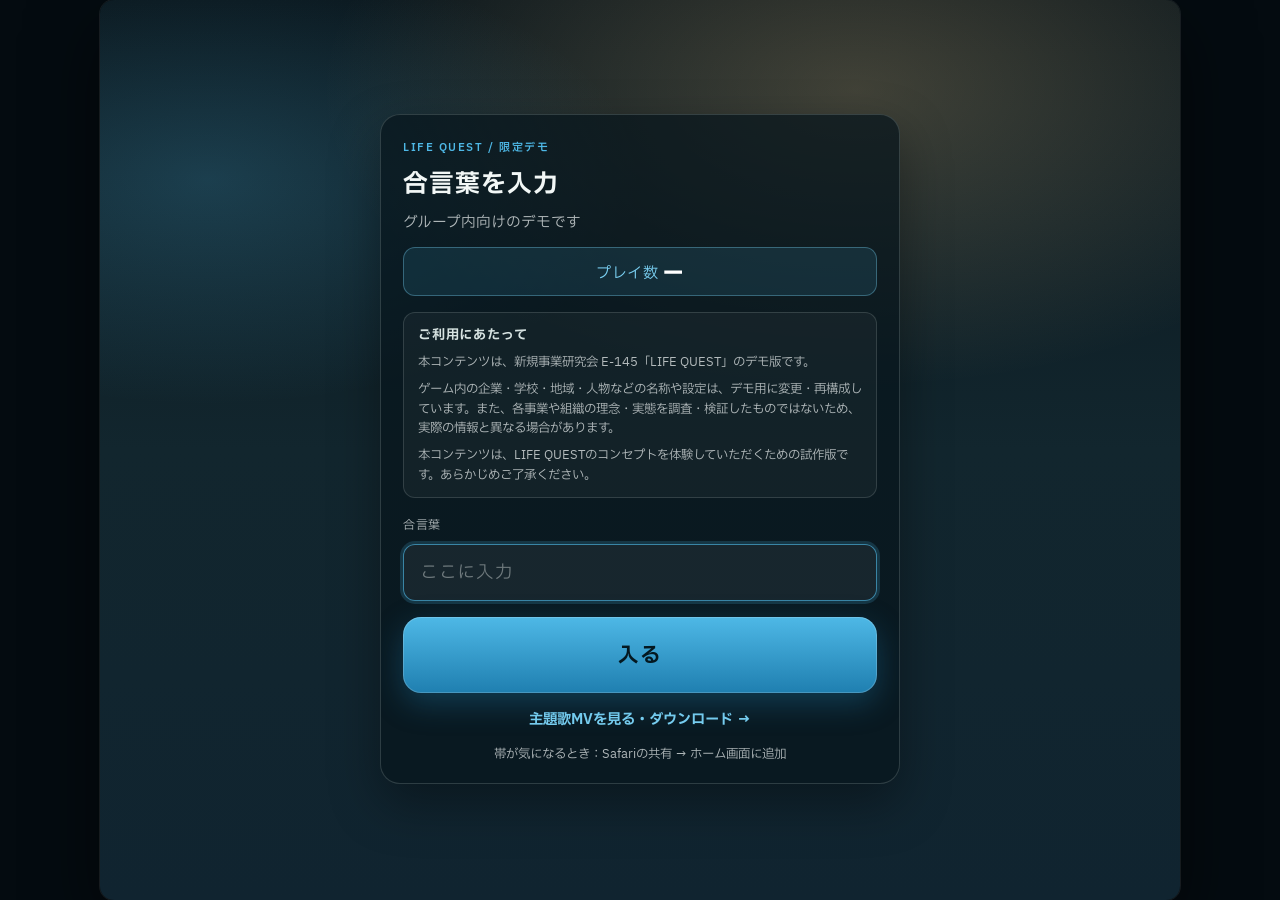
==== index.html @ d4077259 "Add files via upload" ====
﻿<!DOCTYPE html>
<html lang="ja">
<head>
  <meta charset="UTF-8" />
  <meta name="viewport" content="width=device-width, initial-scale=1, maximum-scale=1, viewport-fit=cover, user-scalable=no" />
  <meta name="screen-orientation" content="landscape" />
  <meta name="mobile-web-app-capable" content="yes" />
  <meta name="apple-mobile-web-app-capable" content="yes" />
  <meta name="apple-mobile-web-app-title" content="LIFE QUEST" />
  <meta name="apple-mobile-web-app-status-bar-style" content="black-translucent" />
  <meta name="theme-color" content="#040b10" />
  <meta name="description" content="社会に出る前に、人生を何度でも試せる。LIFE QUEST デモ。" />
  <title>LIFE QUEST</title>
  <link rel="manifest" href="manifest.webmanifest?v=167" />
  <link rel="apple-touch-icon" href="assets/icon-192.png?v=167" />
  <link rel="icon" type="image/png" href="assets/icon-192.png?v=167" />
  <link rel="preconnect" href="https://fonts.googleapis.com" />
  <link rel="preconnect" href="https://fonts.gstatic.com" crossorigin />
  <link href="https://fonts.googleapis.com/css2?family=IBM+Plex+Sans+JP:wght@400;500;600;700&family=Syne:wght@600;700;800&display=swap" rel="stylesheet" />
  <link rel="stylesheet" href="styles.css?v=180" />
</head>
<body>
  <div id="rotate-hint" class="rotate-hint" hidden>
    <div class="rotate-hint-card">
      <p class="rotate-hint-icon" aria-hidden="true">⟳</p>
      <p class="rotate-hint-title">スマホを横にしてください</p>
      <p class="rotate-hint-text">LIFE QUEST は横画面のビジュアルノベルです。<br />会社の景色がきちんと見えるように、横向きで遊んでください。</p>
      <p class="rotate-hint-skip">タップしてこのまま進む</p>
    </div>
  </div>

  <button type="button" id="fs-btn" class="fs-btn" hidden>全画面</button>

  <div id="install-tip" class="install-tip" hidden>
    <div class="install-tip-card">
      <p class="install-tip-chip">帯を消して広く遊ぶ</p>
      <h2 class="install-tip-title">ホーム画面に追加してください</h2>
      <p class="install-tip-text">
        iPhoneでは自動では出ません。<br />
        <strong>Safari</strong>で開いたあと、<br />
        下の <strong>共有ボタン（□↑）</strong> → <strong>ホーム画面に追加</strong>
      </p>
      <p class="install-tip-text small">追加したアイコンから開くと、上下の帯が消えて安定します。</p>
      <button type="button" id="install-tip-ok" class="btn-start gate-btn">
        <span class="btn-start-label">わかった</span>
      </button>
    </div>
  </div>

  <div id="gate" class="gate" hidden>
    <div class="gate-card">
      <p class="gate-chip">LIFE QUEST / 限定デモ</p>
      <h1 class="gate-title">合言葉を入力</h1>
      <p class="gate-note">グループ内向けのデモです</p>
      <p class="gate-play-count" aria-live="polite">プレイ数 <strong id="gate-play-count">—</strong></p>
      <section class="gate-notice" aria-label="ご利用にあたって">
        <h2 class="gate-notice-title">ご利用にあたって</h2>
        <p class="gate-notice-text">本コンテンツは、新規事業研究会 E-145「LIFE QUEST」のデモ版です。</p>
        <p class="gate-notice-text">ゲーム内の企業・学校・地域・人物などの名称や設定は、デモ用に変更・再構成しています。また、各事業や組織の理念・実態を調査・検証したものではないため、実際の情報と異なる場合があります。</p>
        <p class="gate-notice-text">本コンテンツは、LIFE QUESTのコンセプトを体験していただくための試作版です。あらかじめご了承ください。</p>
      </section>
      <form id="gate-form" class="gate-form" autocomplete="off">
        <label class="gate-label" for="gate-input">合言葉</label>
        <input id="gate-input" class="gate-input" type="text" inputmode="text" autocomplete="off" autocapitalize="none" spellcheck="false" placeholder="ここに入力" />
        <p id="gate-error" class="gate-error" hidden>合言葉が違います</p>
        <button type="submit" class="btn-start gate-btn">
          <span class="btn-start-label">入る</span>
        </button>
      </form>
      <p class="gate-mv-link"><a href="theme.html?v=180">主題歌MVを見る・ダウンロード →</a></p>
      <p class="gate-install-hint">帯が気になるとき：Safariの共有 → ホーム画面に追加</p>
    </div>
  </div>

  <main id="app" class="app" hidden>
    <!-- TITLE (確定キービジュアル) -->
    <section id="screen-start" class="screen is-active" data-screen="start">
      <div class="title-stage title-stage-kv">
        <p class="title-demo-badge">DEMO</p>
        <p class="title-play-badge" aria-live="polite">プレイ数 <strong id="play-count">—</strong></p>
        <a class="title-mv-badge" href="theme.html?v=180">MVを見る</a>
        <div class="title-kv" aria-hidden="true">
          <img
            class="title-kv-img title-kv-wide"
            src="assets/kv-title-summer.jpg?v=161"
            width="2164"
            height="727"
            alt=""
            decoding="async"
          />
        </div>
        <div class="title-frame title-frame-kv title-frame-dock">
          <p class="lede title-dock-lede">社会に出る前に、人生を何度でも試せるゲーム</p>
          <button type="button" class="btn-start btn-start-kv" id="btn-start" data-action="to-saves" aria-label="スタート">
            <span class="btn-start-glow" aria-hidden="true"></span>
            <span class="btn-start-label">▶ START</span>
          </button>
          <p class="title-mv-link"><a href="theme.html?v=180">主題歌MVを見る・ダウンロード</a></p>
        </div>
      </div>
    </section>

    <!-- SAVE SLOTS -->
    <section id="screen-saves" class="screen" data-screen="saves" hidden>
      <div class="meta-stage">
        <header class="map-hud">
          <button type="button" class="hud-btn" data-action="to-start">◀ TITLE</button>
          <div class="hud-center">
            <p class="brand-mini">LIFE QUEST</p>
            <p class="hud-sub">SAVE DATA</p>
          </div>
          <span class="hud-chip">SLOT</span>
        </header>
        <div class="meta-panel">
          <p class="meta-chip">セーブデータ</p>
          <h2 class="meta-title">どのデータで進む？</h2>
          <p class="meta-note">この端末のブラウザに保存されます。別のスマホには引き継がれません。</p>
          <div id="save-slot-list" class="save-slot-list"></div>
        </div>
      </div>
    </section>

    <!-- PROFILE -->
    <section id="screen-profile" class="screen" data-screen="profile" hidden>
      <div class="meta-stage">
        <header class="map-hud">
          <button type="button" class="hud-btn" data-action="to-saves">◀ SAVE</button>
          <div class="hud-center">
            <p class="brand-mini">LIFE QUEST</p>
            <p class="hud-sub">PROFILE</p>
          </div>
          <span class="hud-chip">START</span>
        </header>
        <div class="meta-panel">
          <p class="meta-chip">自分の設定</p>
          <h2 class="meta-title">どの年齢から始める？</h2>
          <p class="meta-note">スタート年齢で、部屋の雰囲気と「外に出たとき」の選択肢が変わります。転職検討も、65歳からの第二の人生も試せます。</p>
          <form id="profile-form" class="profile-form" autocomplete="off">
            <label class="gate-label" for="profile-name">名前</label>
            <input id="profile-name" class="gate-input profile-name-input" type="text" maxlength="12" placeholder="例：ナツ" />
            <p class="gate-label">スタート年齢</p>
            <div class="stage-grid" role="radiogroup" aria-label="スタート年齢">
              <label class="trait-card">
                <input type="radio" name="stage" value="junior" checked />
                <span class="trait-card-body">
                  <strong>高校受験前</strong>
                  <small>15歳〜 ・ 高校の選択</small>
                </span>
              </label>
              <label class="trait-card">
                <input type="radio" name="stage" value="senior" />
                <span class="trait-card-body">
                  <strong>大学受験前</strong>
                  <small>18歳〜 ・ 大学/専門/企業/移住</small>
                </span>
              </label>
              <label class="trait-card">
                <input type="radio" name="stage" value="grad" />
                <span class="trait-card-body">
                  <strong>大学卒業前後</strong>
                  <small>22歳〜 ・ 企業/起業/移住</small>
                </span>
              </label>
              <label class="trait-card">
                <input type="radio" name="stage" value="adult" />
                <span class="trait-card-body">
                  <strong>就職後</strong>
                  <small>28歳〜 ・ 企業/起業/移住</small>
                </span>
              </label>
              <label class="trait-card">
                <input type="radio" name="stage" value="elder" />
                <span class="trait-card-body">
                  <strong>第二の人生</strong>
                  <small>65歳〜 ・ 働く/地域/趣味</small>
                </span>
              </label>
            </div>
            <p class="gate-label">性別</p>
            <div class="gender-grid" role="radiogroup" aria-label="性別">
              <label class="trait-card gender-card">
                <input type="radio" name="gender" value="boy" />
                <span class="trait-card-body gender-card-body">
                  <img class="gender-avatar" src="assets/char-teen-boy.png?v=162" alt="" width="160" height="160" decoding="async" />
                  <strong>男性</strong>
                  <small>主人公を男性で</small>
                </span>
              </label>
              <label class="trait-card gender-card">
                <input type="radio" name="gender" value="girl" checked />
                <span class="trait-card-body gender-card-body">
                  <img class="gender-avatar" src="assets/char-teen-girl.png?v=162" alt="" width="160" height="160" decoding="async" />
                  <strong>女性</strong>
                  <small>主人公を女性で</small>
                </span>
              </label>
            </div>
            <p class="gate-label">いまの自分に近いのは？</p>
            <div class="trait-grid" role="radiogroup" aria-label="得意な傾向">
              <label class="trait-card">
                <input type="radio" name="trait" value="study" checked />
                <span class="trait-card-body">
                  <strong>勉強が好き</strong>
                  <small>知力が伸びやすい</small>
                </span>
              </label>
              <label class="trait-card">
                <input type="radio" name="trait" value="craft" />
                <span class="trait-card-body">
                  <strong>手を動かすのが好き</strong>
                  <small>技術が伸びやすい</small>
                </span>
              </label>
              <label class="trait-card">
                <input type="radio" name="trait" value="social" />
                <span class="trait-card-body">
                  <strong>人と話すのが好き</strong>
                  <small>社交性が伸びやすい</small>
                </span>
              </label>
              <label class="trait-card">
                <input type="radio" name="trait" value="brave" />
                <span class="trait-card-body">
                  <strong>新しいことに飛び込む</strong>
                  <small>勇気が伸びやすい</small>
                </span>
              </label>
            </div>
            <p id="profile-error" class="gate-error" hidden>名前を入力してください</p>
            <button type="button" id="profile-submit" class="btn-start gate-btn">
              <span class="btn-start-label">この自分で始める</span>
            </button>
          </form>
        </div>
      </div>
    </section>

    <!-- HOME HUB (自分の部屋) -->
    <section id="screen-hub" class="screen" data-screen="hub" hidden>
      <div class="hub-stage">
        <div id="hub-room-bg" class="hub-room-bg" aria-hidden="true"></div>
        <div class="hub-room-shade" aria-hidden="true"></div>
        <header class="map-hud hub-hud">
          <button type="button" class="hud-btn" data-action="to-start">TITLE</button>
          <div class="hud-center">
            <p class="brand-mini">LIFE QUEST</p>
            <p class="hud-sub">MY ROOM</p>
          </div>
          <button type="button" class="hud-btn" data-action="to-saves">SAVE</button>
        </header>
        <div class="hub-layout">
          <aside class="hub-status">
            <div class="hub-avatar-wrap">
              <img id="hub-avatar" class="hub-avatar" src="assets/char-teen-girl.png?v=162" alt="" />
            </div>
            <p id="hub-name" class="hub-name">—</p>
            <p id="hub-age" class="hub-age">15歳</p>
            <p id="hub-room-label" class="hub-room-label">自分の部屋</p>
            <p id="hub-room-hint" class="hub-room-hint">まだ始まったばかり</p>
            <div id="hub-stats" class="hub-stats"></div>
          </aside>
          <div class="hub-actions">
            <div id="hub-action-overlay" class="hub-action-overlay" hidden>
              <div class="hub-action-card">
                <img id="hub-action-img" class="hub-action-img" src="" alt="" />
                <div class="hub-action-copy">
                  <p id="hub-action-kicker" class="hub-action-kicker">ACTION</p>
                  <h3 id="hub-action-title" class="hub-action-title"></h3>
                  <p id="hub-action-text" class="hub-action-text"></p>
                  <div id="hub-action-choices" class="hub-action-choices" hidden></div>
                  <button type="button" id="hub-action-ok" class="btn-start hub-action-ok" hidden>
                    <span class="btn-start-label">部屋に戻る</span>
                  </button>
                </div>
              </div>
            </div>
            <p class="hub-actions-label">今日の行動</p>
            <div class="hub-action-grid">
              <button type="button" class="hub-action" data-hub-action="study">勉強する<span>知力↑</span></button>
              <button type="button" class="hub-action" data-hub-action="craft">手を動かす<span>技術↑</span></button>
              <button type="button" class="hub-action" data-hub-action="talk">人と話す<span>社交↑</span></button>
              <button type="button" class="hub-action" data-hub-action="play">遊びに行く<span>社交↑</span></button>
              <button type="button" class="hub-action" data-hub-action="brave">挑戦する<span>勇気↑</span></button>
              <button type="button" class="hub-action" data-hub-action="rest">休む<span>体力↑</span></button>
            </div>
            <p id="hub-toast" class="hub-toast" hidden></p>
            <button type="button" class="btn-start hub-map-btn" data-action="to-outside">
              <span class="btn-start-label">外に出る</span>
            </button>
          </div>
        </div>

        <div id="hub-visitor-overlay" class="hub-visitor-overlay" hidden>
          <div class="hub-visitor-stage">
            <img id="hub-visitor-img" class="hub-visitor-img" src="" alt="" />
            <div class="hub-visitor-balloon">
              <p id="hub-visitor-name" class="hub-visitor-name"></p>
              <p id="hub-visitor-text" class="hub-visitor-text"></p>
              <div id="hub-visitor-choices" class="hub-visitor-choices" hidden></div>
              <button type="button" id="hub-visitor-ok" class="btn-start hub-visitor-ok" hidden>
                <span class="btn-start-label">わかった</span>
              </button>
            </div>
          </div>
        </div>
      </div>
    </section>

    <!-- OUTSIDE (age-gated destinations) -->
    <section id="screen-outside" class="screen" data-screen="outside" data-hub-escape hidden>
      <div class="branch-stage outside-stage">
        <header class="map-hud">
          <button type="button" class="hud-btn" data-action="to-hub">◀ 部屋に戻る</button>
          <div class="hud-center">
            <p class="brand-mini">LIFE QUEST</p>
            <p class="hud-sub">OUTSIDE</p>
          </div>
          <span class="hud-chip" id="outside-chip">GO</span>
        </header>
        <div class="branch-hero">
          <img id="outside-portrait" class="branch-portrait" src="assets/char-guide.png" alt="" />
          <div>
            <p class="branch-kicker" id="outside-kicker">今日の外</p>
            <h2 class="branch-title" id="outside-title">どこへ行く？</h2>
            <p class="branch-note" id="outside-note">スタート年齢に応じた選択肢です</p>
          </div>
        </div>
        <div id="outside-list" class="branch-list"></div>
      </div>
    </section>

    <!-- LIFE MAP + PUNICON (legacy / unused entry) -->
    <section id="screen-map" class="screen" data-screen="map" data-hub-escape hidden>
      <div class="map-stage">
        <header class="map-hud">
          <div>
            <p class="brand-mini">LIFE QUEST</p>
            <p class="hud-sub">LIFE MAP</p>
          </div>
          <button type="button" class="hud-btn" data-action="to-hub">部屋に戻る</button>
        </header>

        <p class="map-guide" id="map-guide">ぷにコンで歩いて、建物に近づこう</p>

        <div class="map-viewport" id="map-viewport">
          <div class="map-world" id="map-world">
            <div class="map-atmos" aria-hidden="true">
              <div class="map-orb map-orb-a"></div>
              <div class="map-orb map-orb-b"></div>
              <div class="map-softlight"></div>
            </div>
            <div id="place-layer"></div>
            <div id="player" class="map-player" aria-label="あなた">
              <img class="map-player-img" src="assets/char-guide.png" alt="" />
              <span class="map-player-name">YOU</span>
            </div>
          </div>
        </div>

        <div id="enter-prompt" class="enter-prompt" hidden>
          <div class="enter-card">
            <img id="enter-portrait" class="enter-portrait" src="assets/char-guide.png" alt="" />
            <div class="enter-copy">
              <p class="enter-kicker">分岐点に到着</p>
              <p id="enter-title" class="enter-title"></p>
              <p id="enter-hint" class="enter-hint"></p>
              <button type="button" id="enter-btn" class="btn-start enter-btn">
                <span class="btn-start-label">進路を選ぶ</span>
              </button>
            </div>
          </div>
        </div>

        <div class="joystick-wrap" id="joystick-wrap">
          <div class="joystick" id="joystick" aria-label="ぷにコン">
            <div class="joystick-base">
              <div class="joystick-knob" id="joystick-knob"></div>
            </div>
          </div>
          <p class="joystick-caption">ぷにコン</p>
        </div>
      </div>
    </section>

    <!-- CATEGORY BRANCH (会社 / 県など) -->
    <section id="screen-branch" class="screen" data-screen="branch" data-hub-escape hidden>
      <div class="branch-stage">
        <header class="map-hud">
          <button type="button" class="hud-btn" data-action="to-outside">◀ 外</button>
          <div class="hud-center">
            <p class="brand-mini">LIFE QUEST</p>
            <p class="hud-sub">BRANCH</p>
            <span class="hud-chip hud-chip-inline" id="branch-chip">SELECT</span>
          </div>
          <button type="button" class="hud-btn" data-action="to-hub">部屋に戻る</button>
        </header>

        <div class="branch-hero">
          <img id="branch-portrait" class="branch-portrait" src="assets/char-guide.png" alt="" />
          <div>
            <p class="branch-kicker" id="branch-kicker">次の分岐</p>
            <h2 class="branch-title" id="branch-title">どれを試す？</h2>
            <p class="branch-note" id="branch-note"></p>
          </div>
        </div>

        <div id="branch-list" class="branch-list"></div>
      </div>
    </section>

    <!-- PLAY (VN stage) -->
    <section id="screen-play" class="screen" data-screen="play" hidden>
      <div id="stage" class="vn-stage theme-bigco">
        <div id="stage-bg" class="vn-bg" aria-hidden="true">
          <div class="bg-sky"></div>
          <div class="bg-far"></div>
          <div class="bg-mid"></div>
          <div class="bg-near"></div>
          <div class="bg-glow"></div>
          <div id="stage-bg-photo" class="bg-photo" hidden></div>
        </div>
        <div class="vn-grade" aria-hidden="true"></div>
        <div class="vn-fx" aria-hidden="true"></div>
        <div class="vn-grain" aria-hidden="true"></div>

        <div id="life-event-overlay" class="life-event-overlay" hidden>
          <div class="life-event-flash" aria-hidden="true"></div>
          <div class="life-event-card">
            <p id="life-event-label" class="life-event-label">LIFE EVENT</p>
            <span id="life-event-icon" class="life-event-icon" aria-hidden="true">!</span>
            <h2 id="life-event-title" class="life-event-title"></h2>
            <p id="life-event-text" class="life-event-text"></p>
            <button type="button" id="life-event-btn" class="life-event-btn">
              イベントを見る
            </button>
          </div>
        </div>

        <header class="hud">
          <button type="button" class="hud-btn" data-action="to-back">◀ 戻る</button>
          <div class="hud-center">
            <p id="path-label" class="hud-quest">QUEST</p>
            <p id="scene-kicker" class="hud-chip hud-chip-inline">SCENE</p>
            <div class="hud-dots" aria-hidden="true">
              <span id="dot-0" class="dot is-on"></span>
              <span id="dot-1" class="dot"></span>
              <span id="dot-2" class="dot"></span>
            </div>
          </div>
          <button type="button" class="hud-btn" data-action="to-hub">部屋に戻る</button>
        </header>

        <div class="actor-layer">
          <div id="actor" class="actor actor-photo">
            <div class="actor-shadow"></div>
            <img id="actor-img" class="actor-img" src="assets/char-guide.png" alt="案内役" />
            <p id="actor-tag" class="actor-tag">案内役</p>
          </div>
        </div>

        <div class="vn-bottom">
          <div id="choice-list" class="choice-panel" hidden></div>

          <button type="button" id="dialogue-box" class="dialogue-box" aria-live="polite">
            <div class="dialogue-top">
              <span id="nameplate" class="nameplate">SYSTEM</span>
              <span class="dialogue-deco">LIFE QUEST</span>
            </div>
            <p id="dialogue-text" class="dialogue-text"></p>
            <span id="dialogue-cursor" class="dialogue-cursor">▼</span>
          </button>
        </div>
      </div>
    </section>

    <!-- RESULT -->
    <section id="screen-result" class="screen" data-screen="result" hidden>
      <div id="result-stage" class="result-stage">
        <div class="result-bg" aria-hidden="true"></div>
        <div id="result-burst" class="result-burst" aria-hidden="true"></div>
        <div class="result-panel">
          <div class="result-scroll">
            <div class="clear-hero" aria-live="polite">
              <p class="clear-stamp">QUEST CLEAR</p>
              <p class="clear-sub">体験完了</p>
              <p id="result-path" class="clear-path"></p>
            </div>
            <p id="result-kicker" class="result-kicker"></p>
            <h2 id="result-title" class="result-title"></h2>
            <p id="result-body" class="result-body"></p>

            <div class="reality-block">
              <p class="reality-label">▶ 次は、現実へ</p>
              <p class="reality-copy">ゲームで終わらせない。もっと知りたくなったら、本物の体験へ。</p>
              <div id="reality-actions" class="reality-actions"></div>
            </div>

            <div class="result-footer">
              <button type="button" class="btn-start result-nav-btn" data-action="to-back" aria-label="一覧に戻る（地点を残す）">
                <span class="btn-start-label">一覧に戻る</span>
              </button>
              <button type="button" class="hud-btn result-nav-btn" data-action="to-hub">部屋に戻る</button>
              <button type="button" class="hud-btn result-nav-btn" data-action="to-start">TITLE</button>
            </div>
          </div>
        </div>
      </div>
    </section>
  </main>

  <script src="counters.js?v=180"></script>
  <script src="content.js?v=180"></script>
  <script src="app.js?v=180"></script>
</body>
</html>
---- styles.css ----
:root {
  --ink: #07151c;
  --panel: rgba(7, 21, 28, 0.82);
  --panel-border: rgba(232, 244, 242, 0.18);
  --text: #f2f7f6;
  --muted: rgba(242, 247, 246, 0.72);
  /* 旧緑→水色アクセント（暗い画面の見やすさは維持） */
  --accent: #4eb8e6;
  --accent-soft: #7ad0f2;
  --accent-deep: #1f7fb0;
  --accent-2: #f0b35a;
  --danger: #ff7a6e;
  --font-sans: "IBM Plex Sans JP", "Hiragino Sans", "Noto Sans JP", sans-serif;
  --font-display: "Syne", "IBM Plex Sans JP", sans-serif;
  --safe-top: max(12px, env(safe-area-inset-top));
  --safe-bottom: max(14px, env(safe-area-inset-bottom));
}

*,
*::before,
*::after { box-sizing: border-box; }

/* ゲーム内はスクロールバーを出さない（PCっぽさ防止） */
* {
  scrollbar-width: none;
  -ms-overflow-style: none;
}
*::-webkit-scrollbar {
  width: 0 !important;
  height: 0 !important;
  display: none !important;
  background: transparent;
}

html, body {
  margin: 0;
  width: 100%;
  height: 100%;
  min-height: 100%;
  min-height: 100dvh;
  background: #040b10;
  color: var(--text);
  font-family: var(--font-sans);
  -webkit-font-smoothing: antialiased;
  overflow: hidden;
  overscroll-behavior: none;
  touch-action: manipulation;
  -webkit-tap-highlight-color: transparent;
}

/* iOSホーム画面起動：キーボード後に position:fixed だと画面が固まるので使わない */

button {
  font: inherit;
  color: inherit;
  border: 0;
  background: none;
  cursor: pointer;
}

.app {
  position: fixed;
  inset: 0;
  width: 100%;
  height: 100%;
  max-height: 100dvh;
  max-width: none;
  margin: 0;
  overflow: hidden;
}

/* 横画面は PC / iPhone とも 16:9 のゲーム枠に揃える（比率差でレイアウトが崩れないように） */
@media (orientation: landscape) {
  html:not(.is-standalone):not(.is-fullscreen) body {
    min-height: 100dvh;
    display: grid;
    place-items: center;
    background:
      radial-gradient(60% 50% at 50% 40%, rgba(78, 184, 230, 0.1), transparent 55%),
      #040b10;
  }

  html:not(.is-standalone):not(.is-fullscreen) .app,
  html:not(.is-standalone):not(.is-fullscreen) .gate {
    position: relative;
    inset: auto;
    width: min(100vw, calc(100dvh * 16 / 9), 1080px);
    height: min(100dvh, calc(100vw * 9 / 16), 92dvh);
    max-width: 1080px;
    margin: 0;
    border-radius: 0;
    overflow: hidden;
    box-shadow: none;
  }
}

/* PCだけ枠の見た目を少し整える */
@media (hover: hover) and (pointer: fine) and (min-width: 900px) and (orientation: landscape) {
  html:not(.is-standalone):not(.is-fullscreen) .app,
  html:not(.is-standalone):not(.is-fullscreen) .gate {
    width: min(96vw, 1080px);
    height: min(92dvh, calc(min(96vw, 1080px) * 9 / 16));
    border-radius: 14px;
    box-shadow:
      0 0 0 1px rgba(255, 255, 255, 0.08),
      0 28px 70px rgba(0, 0, 0, 0.55);
  }

  /* セーブ／プロフィールは縦長フォームなので 16:9 に閉じ込めない */
  html:not(.is-standalone):not(.is-fullscreen) .app.is-form-screen {
    width: min(96vw, 640px);
    height: min(96dvh, 900px);
    max-height: 96dvh;
  }

  html:not(.is-standalone):not(.is-fullscreen) .fs-btn,
  html:not(.is-standalone):not(.is-fullscreen) .install-tip {
    display: none !important;
  }
}

@media (orientation: landscape) {
  html:not(.is-standalone):not(.is-fullscreen) .app.is-form-screen {
    width: min(100vw, 640px);
    height: min(96dvh, 900px);
    max-height: 96dvh;
  }
}

.app[hidden],
.gate[hidden],
.rotate-hint[hidden],
.install-tip[hidden],
.screen[hidden] {
  display: none !important;
}

html:fullscreen,
html:-webkit-full-screen {
  background: #040b10;
}

html:fullscreen body,
html:-webkit-full-screen body,
html:fullscreen .app,
html:-webkit-full-screen .app,
html:fullscreen .gate,
html:-webkit-full-screen .gate {
  width: 100%;
  max-width: none;
  min-height: 100%;
  height: 100%;
}

.fs-btn {
  position: fixed;
  right: max(12px, env(safe-area-inset-right));
  bottom: max(12px, env(safe-area-inset-bottom));
  z-index: 12000;
  padding: 10px 14px;
  border-radius: 999px;
  border: 1px solid rgba(232, 244, 242, 0.28);
  background: rgba(7, 21, 28, 0.88);
  color: #dff7f1;
  font-size: 0.82rem;
  font-weight: 700;
  letter-spacing: 0.06em;
  box-shadow: 0 8px 20px rgba(0, 0, 0, 0.35);
}

.fs-btn[hidden] {
  display: none !important;
}

html.is-standalone .fs-btn,
html.is-fullscreen .fs-btn {
  display: none !important;
}

.install-tip {
  position: fixed;
  inset: 0;
  z-index: 13000;
  display: grid;
  place-items: center;
  padding: 20px;
  background: rgba(4, 11, 16, 0.78);
}

.install-tip[hidden] {
  display: none !important;
}

.install-tip-card {
  width: min(100%, 380px);
  padding: 22px 20px 18px;
  border-radius: 18px;
  border: 1px solid rgba(232, 244, 242, 0.18);
  background: rgba(7, 21, 28, 0.96);
}

.install-tip-chip {
  margin: 0 0 8px;
  color: var(--accent);
  font-size: 11px;
  letter-spacing: 0.12em;
  font-weight: 700;
}

.install-tip-title {
  margin: 0 0 10px;
  font-size: 1.2rem;
  font-weight: 800;
}

.install-tip-text {
  margin: 0 0 10px;
  color: var(--muted);
  font-size: 0.92rem;
  line-height: 1.55;
}

.install-tip-text.small {
  font-size: 0.82rem;
  margin-bottom: 14px;
}

.install-tip-text strong {
  color: #f2f7f6;
}

.gate-install-hint {
  margin: 14px 0 0;
  color: var(--muted);
  font-size: 0.78rem;
  line-height: 1.45;
  text-align: center;
}

/* ========== ROTATE HINT (縦持ち時) ========== */
.rotate-hint {
  position: fixed;
  inset: 0;
  z-index: 9000;
  display: grid;
  place-items: center;
  padding: 28px;
  background:
    radial-gradient(circle at 50% 40%, rgba(78, 184, 230, 0.18), transparent 45%),
    rgba(4, 11, 16, 0.78);
  cursor: pointer;
}

.rotate-hint-card {
  max-width: 320px;
  text-align: center;
  color: #f2f7f6;
}

.rotate-hint-icon {
  margin: 0 0 12px;
  font-size: 2.8rem;
  color: var(--accent);
  animation: rotateHintSpin 2.4s ease-in-out infinite;
}

.rotate-hint-title {
  margin: 0 0 10px;
  font-family: var(--font-display);
  font-size: 1.35rem;
  font-weight: 800;
  letter-spacing: 0.04em;
}

.rotate-hint-text {
  margin: 0;
  font-size: 0.92rem;
  line-height: 1.7;
  color: rgba(242, 247, 246, 0.78);
}

@keyframes rotateHintSpin {
  0%, 100% { transform: rotate(0deg); }
  40% { transform: rotate(90deg); }
  60% { transform: rotate(90deg); }
}

/* ========== GATE (合言葉) ========== */
.gate {
  position: fixed;
  inset: 0;
  z-index: 5000;
  width: 100%;
  height: 100%;
  min-height: 100dvh;
  max-width: none;
  margin: 0;
  display: grid;
  place-items: center;
  padding: var(--safe-top) 24px var(--safe-bottom);
  overflow: auto;
  background:
    radial-gradient(90% 60% at 70% 10%, rgba(255, 210, 140, 0.22), transparent 55%),
    radial-gradient(80% 50% at 10% 20%, rgba(78, 184, 230, 0.22), transparent 50%),
    linear-gradient(180deg, #0a161c 0%, #12262e 50%, #102430 100%);
  color: var(--text);
}

.gate-card {
  width: min(100%, 520px);
  max-height: min(92dvh, 720px);
  overflow: auto;
  padding: 24px 22px 20px;
  border-radius: 20px;
  border: 1px solid rgba(232, 244, 242, 0.16);
  background: rgba(7, 21, 28, 0.72);
  box-shadow: 0 20px 50px rgba(0, 0, 0, 0.35);
}

.gate-chip {
  margin: 0 0 10px;
  font-size: 11px;
  letter-spacing: 0.14em;
  color: var(--accent);
  font-weight: 600;
}

.gate-title {
  margin: 0 0 8px;
  font-family: var(--font-display);
  font-size: 1.55rem;
  font-weight: 800;
  letter-spacing: 0.04em;
}

.gate-note {
  margin: 0 0 14px;
  color: var(--muted);
  font-size: 0.92rem;
  line-height: 1.5;
}

.gate-play-count {
  margin: 0 0 16px;
  padding: 10px 14px;
  border-radius: 12px;
  border: 1px solid rgba(122, 208, 242, 0.35);
  background: rgba(78, 184, 230, 0.12);
  color: var(--accent-soft, #7ad0f2);
  font-size: 0.95rem;
  letter-spacing: 0.04em;
  text-align: center;
}

.gate-play-count strong {
  font-family: var(--font-display, inherit);
  font-size: 1.35rem;
  font-weight: 800;
  color: #fff;
}

.gate-notice {
  margin: 0 0 18px;
  padding: 12px 14px;
  border-radius: 12px;
  border: 1px solid rgba(232, 244, 242, 0.14);
  background: rgba(255, 255, 255, 0.04);
  text-align: left;
}

.gate-notice-title {
  margin: 0 0 8px;
  font-size: 0.82rem;
  font-weight: 700;
  letter-spacing: 0.06em;
  color: rgba(232, 244, 242, 0.92);
}

.gate-notice-text {
  margin: 0 0 8px;
  color: var(--muted);
  font-size: 0.78rem;
  line-height: 1.55;
}

.gate-notice-text:last-child {
  margin-bottom: 0;
}

.gate-form {
  display: grid;
  gap: 10px;
}

.gate-label {
  font-size: 12px;
  color: var(--muted);
  letter-spacing: 0.06em;
}

.gate-input {
  width: 100%;
  padding: 14px 16px;
  border-radius: 12px;
  border: 1px solid rgba(232, 244, 242, 0.22);
  background: rgba(255, 255, 255, 0.06);
  color: var(--text);
  font: inherit;
  font-size: 1.1rem;
  letter-spacing: 0.12em;
  outline: none;
}

.gate-input::placeholder {
  color: rgba(242, 247, 246, 0.4);
  letter-spacing: 0.04em;
}

.gate-input:focus {
  border-color: rgba(78, 184, 230, 0.65);
  box-shadow: 0 0 0 3px rgba(78, 184, 230, 0.18);
}

.gate-error {
  margin: 0;
  color: var(--danger);
  font-size: 0.88rem;
}

.gate-btn {
  margin-top: 6px;
  width: 100%;
}

/* ========== SAVE / PROFILE ========== */
.meta-stage {
  height: 100%;
  min-height: 0;
  display: flex;
  flex-direction: column;
  overflow: auto;
  padding: max(8px, env(safe-area-inset-top)) 14px max(8px, env(safe-area-inset-bottom));
  background:
    radial-gradient(90% 60% at 80% 0%, rgba(255, 210, 140, 0.14), transparent 50%),
    radial-gradient(70% 50% at 10% 20%, rgba(78, 184, 230, 0.14), transparent 45%),
    linear-gradient(180deg, #07151c 0%, #10242c 55%, #0f2834 100%);
  color: var(--text);
}

.meta-stage .map-hud {
  flex: 0 0 auto;
}

.meta-panel {
  flex: 1;
  width: min(100%, 560px);
  margin: 8px auto 0;
  padding: 18px 16px 20px;
  border-radius: 18px;
  border: 1px solid rgba(232, 244, 242, 0.14);
  background: rgba(7, 21, 28, 0.72);
  overflow: auto;
}

.meta-chip {
  margin: 0 0 6px;
  font-size: 11px;
  letter-spacing: 0.14em;
  color: var(--accent);
  font-weight: 600;
}

.meta-title {
  margin: 0 0 8px;
  font-family: var(--font-display);
  font-size: 1.35rem;
  font-weight: 800;
}

.meta-note {
  margin: 0 0 16px;
  color: var(--muted);
  font-size: 0.88rem;
  line-height: 1.55;
}

.save-slot-list {
  display: grid;
  gap: 10px;
}

.save-slot {
  display: grid;
  grid-template-columns: 1fr auto;
  gap: 10px;
  align-items: center;
  padding: 14px;
  border-radius: 14px;
  border: 1px solid rgba(232, 244, 242, 0.14);
  background: rgba(255, 255, 255, 0.04);
}

.save-slot-main {
  min-width: 0;
}

.save-slot-index {
  margin: 0 0 4px;
  font-size: 11px;
  letter-spacing: 0.12em;
  color: var(--accent-2);
}

.save-slot-name {
  margin: 0 0 4px;
  font-size: 1.05rem;
  font-weight: 700;
}

.save-slot-meta {
  margin: 0;
  font-size: 0.8rem;
  color: var(--muted);
  line-height: 1.4;
}

.save-slot-actions {
  display: grid;
  gap: 6px;
  min-width: 104px;
}

.save-slot-actions .hud-btn,
.save-slot-actions .btn-start {
  width: 100%;
  min-height: 36px;
  padding: 8px 10px;
  font-size: 0.82rem;
}

.save-slot-actions .btn-start .btn-start-label {
  font-size: 0.82rem;
}

.save-slot.is-empty .save-slot-name {
  color: var(--muted);
  font-weight: 500;
}

.profile-form {
  display: grid;
  gap: 10px;
}

.profile-name-input {
  letter-spacing: 0.04em;
  margin-bottom: 4px;
}

.trait-grid {
  display: grid;
  grid-template-columns: 1fr 1fr;
  gap: 8px;
}

.trait-card {
  position: relative;
  display: block;
  cursor: pointer;
}

.trait-card input {
  position: absolute;
  opacity: 0;
  pointer-events: none;
}

.trait-card-body {
  display: grid;
  gap: 4px;
  min-height: 72px;
  padding: 12px;
  border-radius: 12px;
  border: 1px solid rgba(232, 244, 242, 0.16);
  background: rgba(255, 255, 255, 0.04);
  transition: border-color 0.15s ease, background 0.15s ease;
}

.trait-card-body strong {
  font-size: 0.92rem;
}

.trait-card-body small {
  color: var(--muted);
  font-size: 0.75rem;
  line-height: 1.35;
}

.trait-card input:checked + .trait-card-body {
  border-color: rgba(78, 184, 230, 0.7);
  background: rgba(78, 184, 230, 0.12);
}

.gender-grid {
  display: grid;
  grid-template-columns: 1fr 1fr;
  gap: 8px;
  margin-bottom: 4px;
}

.gender-card-body {
  justify-items: center;
  text-align: center;
  min-height: 0;
  padding: 10px 10px 12px;
  gap: 6px;
}

.gender-avatar {
  display: block;
  width: min(100%, 96px);
  height: auto;
  aspect-ratio: 1 / 1;
  object-fit: contain;
  object-position: center bottom;
  border-radius: 14px;
  background:
    radial-gradient(circle at 50% 80%, rgba(78, 184, 230, 0.18), transparent 62%),
    rgba(255, 255, 255, 0.04);
  pointer-events: none;
}

.stage-grid {
  display: grid;
  grid-template-columns: 1fr 1fr;
  gap: 8px;
  margin-bottom: 8px;
}

.stage-grid .trait-card-body {
  min-height: 58px;
  padding: 10px 12px;
}

/* 5つ目（65歳〜）が半幅のまま残らないよう全幅にする */
.stage-grid > .trait-card:last-child {
  grid-column: 1 / -1;
}

/* ========== HOME HUB ========== */
#screen-hub.is-active {
  display: block !important;
}

.hub-stage {
  position: relative;
  width: 100%;
  height: 100%;
  min-height: 0;
  max-height: 100%;
  overflow: hidden;
  color: var(--text);
}

.hub-room-bg {
  position: absolute;
  inset: 0;
  background-size: cover;
  background-position: center center;
  background-repeat: no-repeat;
  filter: none;
  transform: none;
  transition: opacity 0.35s ease;
}

.hub-room-shade {
  position: absolute;
  inset: 0;
  /* 右のステータス下だけ暗く、左の机まわりははっきり見せる */
  background:
    linear-gradient(270deg, rgba(4, 12, 16, 0.88) 0%, rgba(4, 12, 16, 0.55) 28%, rgba(4, 12, 16, 0.12) 48%, transparent 62%),
    linear-gradient(180deg, rgba(4, 12, 16, 0.25) 0%, transparent 22%, transparent 78%, rgba(4, 12, 16, 0.28) 100%);
  pointer-events: none;
}

.hub-hud {
  position: relative;
  z-index: 2;
  padding: var(--safe-top) 14px 0;
}

.hub-layout {
  position: relative;
  z-index: 2;
  display: grid;
  grid-template-columns: 1fr minmax(140px, 30%);
  gap: 10px;
  padding: 6px 12px max(8px, env(safe-area-inset-bottom));
  height: calc(100% - 52px);
  max-height: calc(100% - 52px);
  align-items: end;
  box-sizing: border-box;
}

.hub-status {
  grid-column: 2;
  grid-row: 1;
  align-self: stretch;
  max-height: 100%;
  overflow: auto;
  padding: 10px 10px;
  border-radius: 14px;
  border: 1px solid rgba(232, 244, 242, 0.18);
  background: rgba(7, 21, 28, 0.92);
}

.hub-avatar-wrap {
  width: 58px;
  height: 58px;
  margin: 0 auto 8px;
  border-radius: 50%;
  overflow: hidden;
  border: 2px solid rgba(255, 255, 255, 0.85);
  box-shadow: 0 6px 14px rgba(0, 0, 0, 0.25);
}

.hub-avatar {
  width: 100%;
  height: 100%;
  object-fit: cover;
  object-position: center 18%;
  display: block;
}

.hub-name {
  margin: 0;
  text-align: center;
  font-weight: 700;
  font-size: 0.95rem;
}

.hub-age,
.hub-room-label,
.hub-room-hint {
  margin: 2px 0 0;
  text-align: center;
  font-size: 0.72rem;
  color: var(--muted);
}

.hub-room-label {
  margin-top: 10px;
  color: var(--accent-2);
  font-weight: 700;
  letter-spacing: 0.04em;
}

.hub-stats {
  display: grid;
  gap: 4px;
  margin-top: 8px;
}

.hub-stat-row {
  display: grid;
  grid-template-columns: 44px 1fr 24px;
  gap: 5px;
  align-items: center;
  font-size: 0.68rem;
}

.hub-stat-row span:first-child {
  color: var(--muted);
}

.hub-stat-bar {
  height: 7px;
  border-radius: 999px;
  background: rgba(255, 255, 255, 0.08);
  overflow: hidden;
}

.hub-stat-bar i {
  display: block;
  height: 100%;
  border-radius: inherit;
  background: linear-gradient(90deg, #5ec9ef, #f0b35a);
  width: 0;
  transition: width 0.35s ease;
}

.hub-actions {
  grid-column: 1;
  grid-row: 1;
  position: relative;
  display: flex;
  flex-direction: column;
  gap: 5px;
  padding: 0;
  border: 0;
  background: transparent;
  align-self: end;
  width: min(100%, 420px);
  justify-self: start;
  max-height: 100%;
  z-index: 6;
}

/* 行動実行パネル：ボタン群の直上に表示 */
.hub-action-overlay {
  position: relative;
  inset: auto;
  z-index: 8;
  display: block;
  padding: 0;
  margin: 0 0 2px;
  background: transparent;
  order: -1;
  flex: 0 1 auto;
  min-height: 0;
}

.hub-action-overlay[hidden] {
  display: none !important;
}

.hub-action-card {
  width: 100%;
  max-height: min(46vh, 300px);
  border-radius: 12px;
  overflow: hidden;
  border: 1px solid rgba(232, 244, 242, 0.22);
  background: rgba(7, 21, 28, 0.96);
  box-shadow: 0 12px 24px rgba(0, 0, 0, 0.4);
  animation: hubActionIn 0.28s ease both;
  display: flex;
  flex-direction: column;
}

@keyframes hubActionIn {
  from { opacity: 0; transform: translateY(8px) scale(0.98); }
  to { opacity: 1; transform: none; }
}

.hub-action-img {
  display: block;
  width: 100%;
  height: auto;
  max-height: min(18vh, 140px);
  aspect-ratio: 16 / 9;
  object-fit: cover;
  object-position: center;
  background: #102028;
  flex: 0 0 auto;
}

.hub-action-copy {
  padding: 8px 10px 10px;
  min-height: 0;
  overflow: auto;
}

.hub-action-kicker {
  margin: 0 0 2px;
  font-size: 10px;
  letter-spacing: 0.12em;
  color: var(--accent);
  font-weight: 700;
}

.hub-action-title {
  margin: 0 0 4px;
  font-size: 0.95rem;
  font-weight: 800;
}

.hub-action-text {
  margin: 0 0 8px;
  color: var(--muted);
  font-size: 0.78rem;
  line-height: 1.4;
}

.hub-action-choices,
.hub-visitor-choices {
  display: grid;
  grid-template-columns: 1fr 1fr;
  gap: 6px;
  margin-bottom: 2px;
}

.hub-action-choices[hidden],
.hub-visitor-choices[hidden] {
  display: none !important;
}

.hub-choice-btn {
  display: grid;
  gap: 1px;
  padding: 8px 8px;
  border-radius: 10px;
  border: 1px solid rgba(47, 210, 183, 0.45);
  background: rgba(47, 210, 183, 0.12);
  color: var(--text);
  text-align: left;
  font-weight: 700;
  font-size: 0.74rem;
  line-height: 1.25;
  cursor: pointer;
}

.hub-choice-btn span {
  font-size: 0.62rem;
  font-weight: 500;
  color: #9fd9ce;
}

.hub-choice-btn:active {
  border-color: rgba(47, 210, 183, 0.85);
  background: rgba(47, 210, 183, 0.22);
}

.hub-action-ok {
  width: 100%;
  min-height: 36px;
}

/* .btn-start の display が [hidden] を上書きするため明示 */
.hub-action-ok[hidden],
.hub-visitor-ok[hidden] {
  display: none !important;
}

.hub-action-ok .btn-start-label {
  font-size: 0.84rem;
}

.hub-actions-label {
  margin: 0;
  font-size: 0.68rem;
  letter-spacing: 0.1em;
  color: #dff7f1;
  font-weight: 700;
  text-shadow: 0 1px 3px rgba(0, 0, 0, 0.65);
}

.hub-action-grid {
  display: grid;
  grid-template-columns: 1fr 1fr 1fr;
  gap: 4px;
}

.hub-action {
  display: grid;
  gap: 0;
  padding: 5px 6px;
  border-radius: 8px;
  border: 1px solid rgba(232, 244, 242, 0.28);
  background: rgba(7, 21, 28, 0.78);
  text-align: left;
  font-weight: 700;
  font-size: 0.72rem;
  line-height: 1.2;
  box-shadow: 0 3px 8px rgba(0, 0, 0, 0.28);
}

.hub-action span {
  font-size: 0.58rem;
  font-weight: 500;
  color: var(--muted);
}

/* 訪問者（弟妹・親・友人） */
.hub-visitor-overlay {
  position: absolute;
  inset: 0;
  z-index: 25;
  display: grid;
  place-items: end center;
  padding: 8px 12px max(10px, env(safe-area-inset-bottom));
  background: rgba(3, 10, 14, 0.28);
}

.hub-visitor-overlay[hidden] {
  display: none !important;
}

.hub-visitor-stage {
  position: relative;
  width: min(100%, 520px);
  height: min(88vh, 560px);
  display: grid;
  place-items: end center;
  justify-items: center;
  align-content: end;
}

.hub-visitor-img {
  display: block;
  width: auto;
  height: min(68vh, 420px);
  max-width: min(78vw, 380px);
  object-fit: contain;
  object-position: center bottom;
  filter: drop-shadow(0 10px 18px rgba(0, 0, 0, 0.35));
  animation: hubVisitorIn 0.35s ease both;
  pointer-events: none;
  margin-bottom: 88px;
}

/* 父母は弟妹より大きく */
.hub-visitor-img.is-parent {
  height: min(78vh, 500px);
  max-width: min(88vw, 460px);
  margin-bottom: 72px;
}

.hub-visitor-img.is-friend {
  height: min(70vh, 440px);
  max-width: min(80vw, 400px);
}

@keyframes hubVisitorIn {
  from { opacity: 0; transform: translateY(16px) scale(0.96); }
  to { opacity: 1; transform: none; }
}

.hub-visitor-balloon {
  position: absolute;
  left: 50%;
  bottom: 0;
  transform: translateX(-50%);
  width: min(100%, 380px);
  padding: 10px 12px 10px;
  border-radius: 14px;
  border: 1px solid rgba(232, 244, 242, 0.22);
  background: rgba(7, 21, 28, 0.94);
  box-shadow: 0 12px 28px rgba(0, 0, 0, 0.35);
  z-index: 2;
}

.hub-visitor-name {
  margin: 0 0 4px;
  color: var(--accent);
  font-size: 0.78rem;
  font-weight: 700;
  letter-spacing: 0.08em;
}

.hub-visitor-text {
  margin: 0 0 10px;
  color: var(--text);
  font-size: 0.9rem;
  line-height: 1.5;
  min-height: 2.7em;
}

.hub-visitor-ok {
  width: 100%;
  min-height: 36px;
}

.hub-action:active {
  border-color: rgba(47, 210, 183, 0.65);
  background: rgba(47, 210, 183, 0.12);
}

.hub-actions:has(.hub-action-overlay:not([hidden])) .hub-actions-label,
.hub-actions:has(.hub-action-overlay:not([hidden])) .hub-action-grid,
.hub-actions:has(.hub-action-overlay:not([hidden])) .hub-map-btn {
  opacity: 0.4;
  pointer-events: none;
}

.hub-toast {
  margin: 0;
  min-height: 1.2em;
  font-size: 0.85rem;
  color: #dff7f1;
}

.hub-map-btn {
  width: 100%;
}

.title-hero-pair {
  display: flex;
  align-items: flex-end;
  justify-content: center;
  gap: 0;
  width: 100%;
  height: 100%;
}

.title-hero-pair .title-hero-img {
  width: auto;
  height: 100%;
  max-width: 58%;
  object-fit: contain;
  object-position: bottom center;
  background: transparent;
  mix-blend-mode: normal;
}

/* 男性アセットは余白が多く小さく見えるので拡大して見た目の頭身を揃える */
.title-hero-boy {
  height: 100%;
  max-width: 72%;
  margin-right: -12%;
  z-index: 1;
  transform: scale(1.3);
  transform-origin: bottom center;
}

.title-hero-girl {
  height: 100%;
  max-width: 62%;
  margin-left: -12%;
  z-index: 2;
  transform: scale(1.06);
  transform-origin: bottom center;
}

.screen {
  display: none;
  width: 100%;
  height: 100%;
  min-height: 0;
  max-height: 100%;
  overflow: hidden;
}

.screen.is-active {
  display: block;
}

/* ========== TITLE ========== */
.title-stage {
  position: relative;
  width: 100%;
  height: 100%;
  min-height: 0;
  display: grid;
  place-items: end stretch;
  padding: max(8px, env(safe-area-inset-top)) 16px max(8px, env(safe-area-inset-bottom));
  overflow: hidden;
  color: #16303a;
}

/* タイトル：上余白でKVを下げ、DEMOは右上、下枠は説明+STARTのみ */
.title-stage-kv {
  position: relative;
  padding: max(8px, env(safe-area-inset-top)) 0 max(8px, env(safe-area-inset-bottom));
  color: #16303a;
  display: flex;
  flex-direction: column;
  justify-content: flex-end;
  align-items: center;
  /* 拡張KVの端色に寄せた地色（真っ白余白を抑える） */
  background: linear-gradient(180deg, #e8f4fb 0%, #f7faf8 45%, #fff8f0 100%);
}

.title-demo-badge {
  position: absolute;
  top: max(12px, env(safe-area-inset-top));
  right: max(14px, env(safe-area-inset-right));
  z-index: 20;
  margin: 0;
  padding: 6px 14px;
  font-size: 0.72rem;
  font-weight: 800;
  letter-spacing: 0.12em;
  color: #0f7a6e;
  background: rgba(255, 255, 255, 0.92);
  border: 1px solid rgba(20, 140, 126, 0.28);
  border-radius: 999px;
  box-shadow: 0 4px 14px rgba(40, 80, 100, 0.1);
  pointer-events: none;
}

/* 下帯に入れると横画面で欠けるので、左上に固定 */
.title-play-badge {
  position: absolute;
  top: max(12px, env(safe-area-inset-top));
  left: max(14px, env(safe-area-inset-left));
  z-index: 20;
  margin: 0;
  padding: 7px 14px;
  font-size: 0.78rem;
  font-weight: 700;
  letter-spacing: 0.04em;
  color: #0f4f63;
  background: rgba(255, 255, 255, 0.94);
  border: 1px solid rgba(31, 111, 134, 0.28);
  border-radius: 999px;
  box-shadow: 0 4px 14px rgba(40, 80, 100, 0.12);
  pointer-events: none;
}

.title-play-badge strong {
  font-family: var(--font-display, inherit);
  font-size: 1rem;
  font-weight: 800;
  color: #1f6f86;
}

.title-mv-badge {
  position: absolute;
  top: calc(max(12px, env(safe-area-inset-top)) + 42px);
  left: max(14px, env(safe-area-inset-left));
  z-index: 20;
  margin: 0;
  padding: 7px 14px;
  font-size: 0.78rem;
  font-weight: 800;
  letter-spacing: 0.04em;
  color: #5a3a12;
  text-decoration: none;
  background: linear-gradient(135deg, #efd2a4, #e0b56d);
  border: 1px solid rgba(200, 150, 90, 0.45);
  border-radius: 999px;
  box-shadow: 0 4px 14px rgba(40, 80, 100, 0.14);
}

.title-kv {
  position: relative;
  z-index: 0;
  width: 100%;
  flex: 1 1 auto;
  min-height: 0;
  display: flex;
  align-items: stretch;
  justify-content: stretch;
  overflow: hidden;
  background: transparent;
  padding-top: 0;
}

.title-kv-img {
  display: none;
}

.title-kv-wide {
  display: block;
  width: 100%;
  max-width: none;
  height: 100%;
  aspect-ratio: auto;
  /* 全面埋め（両サイドのA4余白を出さない） */
  max-height: none;
  min-height: 0;
  object-fit: cover;
  object-position: center center;
  flex-shrink: 1;
  background: transparent;
}

.title-kv::after {
  display: none;
}

.title-frame-kv,
.title-frame-dock {
  position: relative;
  z-index: 10;
  flex: 0 0 auto;
  /* 帯は画面幅の約2/3。厚みは薄めに */
  width: min(66%, 720px);
  margin: 4px auto 0;
  padding: 6px 14px max(8px, env(safe-area-inset-bottom));
  background: linear-gradient(
    180deg,
    rgba(255, 252, 248, 0.92) 0%,
    rgba(255, 246, 236, 0.97) 100%
  );
  border: 0;
  border-top: 1px solid rgba(230, 220, 210, 0.85);
  border-radius: 12px 12px 0 0;
  box-shadow: 0 -4px 16px rgba(40, 80, 100, 0.08);
  text-align: center;
  backdrop-filter: blur(10px);
  -webkit-backdrop-filter: blur(10px);
  color: #16303a;
}

.title-frame-dock .title-logo-wrap,
.title-frame-dock .headline-kv,
.title-frame-dock .title-hint,
.title-frame-dock .title-chip {
  display: none;
}

.title-frame-dock .title-dock-lede {
  margin: 0 0 4px;
  font-size: 0.72rem;
  line-height: 1.25;
  letter-spacing: 0.02em;
  color: #3d5a63;
}

.title-mv-link {
  margin: 8px 0 0;
  font-size: 0.78rem;
}

.title-mv-link a {
  color: #1f7fb0;
  text-decoration: underline;
  text-underline-offset: 2px;
  font-weight: 700;
}

.title-mv-link a:hover {
  color: #155a7a;
}

.gate-mv-link {
  margin: 14px 0 8px;
  text-align: center;
}

.gate-mv-link a {
  color: var(--accent-soft, #7ad0f2);
  font-size: 0.9rem;
  font-weight: 700;
  text-decoration: none;
}

.gate-mv-link a:hover {
  text-decoration: underline;
}

.title-frame-dock .btn-start-kv {
  width: min(100%, 280px);
  margin: 0 auto;
  min-height: 44px;
  padding: 0 20px;
  border-radius: 12px;
  background: linear-gradient(180deg, #5ec9ef, #3aa8d8);
  color: #0b2a38;
  box-shadow:
    0 0 0 1px rgba(255, 255, 255, 0.35) inset,
    0 6px 14px rgba(40, 140, 180, 0.28);
}

.title-frame-dock .btn-start-kv .btn-start-label {
  font-size: 0.95rem;
  letter-spacing: 0.08em;
}

.title-frame-kv .title-chip {
  color: #0f7a6e;
  border-color: rgba(20, 140, 126, 0.28);
  background: rgba(255, 255, 255, 0.7);
}

.title-logo-wrap {
  display: grid;
  place-items: center;
  margin: 8px 0 10px;
}

.title-logo-mark {
  display: block;
  width: min(100%, 360px);
  max-height: 96px;
  height: auto;
  object-fit: contain;
  mix-blend-mode: normal;
  filter: drop-shadow(0 4px 10px rgba(40, 70, 80, 0.18));
  pointer-events: none;
}

.title-frame-kv .headline,
.title-frame-kv .lede,
.title-frame-kv .title-hint {
  color: #16303a;
  text-shadow: none;
}

.title-frame-kv .lede,
.title-frame-kv .title-hint {
  color: #3d5a63;
}

.headline-kv {
  font-size: clamp(1.2rem, 5vw, 1.75rem);
  margin-bottom: 8px;
}

.btn-start-kv {
  margin-top: 4px;
  min-width: min(100%, 320px);
  min-height: 80px;
  background: linear-gradient(180deg, #3ad4bc, #178f7f);
  box-shadow:
    0 0 0 1px rgba(255, 255, 255, 0.22) inset,
    0 10px 24px rgba(23, 143, 127, 0.32);
}

.title-bg {
  position: absolute;
  inset: 0;
  pointer-events: none;
  overflow: hidden;
  background: #e7f6f4;
}

.title-bg-img {
  display: block;
  width: 100%;
  height: 100%;
  object-fit: cover;
  object-position: center 38%;
  transform: scale(1.06);
  filter: saturate(1.08) contrast(1.02) brightness(1.02);
}

.title-bg::after {
  content: "";
  position: absolute;
  inset: 0;
  background:
    radial-gradient(90% 55% at 70% 8%, rgba(255, 210, 140, 0.22), transparent 55%),
    radial-gradient(80% 45% at 12% 18%, rgba(120, 220, 210, 0.16), transparent 50%),
    linear-gradient(180deg, rgba(247, 252, 255, 0.18) 0%, rgba(231, 246, 244, 0.06) 36%, rgba(255, 241, 220, 0.34) 70%, rgba(255, 232, 205, 0.78) 100%);
  animation: bgPulse 10s ease-in-out infinite alternate;
}

.title-particles {
  position: absolute;
  inset: 0;
  pointer-events: none;
  background-image:
    radial-gradient(circle at 20% 30%, rgba(255,255,255,0.9) 0 1.5px, transparent 2px),
    radial-gradient(circle at 70% 20%, rgba(255,255,255,0.75) 0 1.5px, transparent 2px),
    radial-gradient(circle at 40% 70%, rgba(255,255,255,0.65) 0 1.5px, transparent 2px),
    radial-gradient(circle at 85% 65%, rgba(255,255,255,0.8) 0 1.5px, transparent 2px);
  animation: drift 12s linear infinite;
  opacity: 0.85;
}

.title-hero {
  position: absolute;
  left: 50%;
  top: -2%;
  bottom: 32%;
  width: min(680px, 112vw);
  transform: translateX(-50%);
  z-index: 1;
  pointer-events: none !important;
  animation: actorIn 0.7s ease both;
}

.title-hero-img {
  display: block;
  width: auto;
  height: 100%;
  object-fit: contain;
  object-position: bottom center;
  pointer-events: none !important;
  filter: drop-shadow(0 18px 28px rgba(40, 70, 80, 0.28));
  mask-image: linear-gradient(180deg, #000 78%, transparent 100%);
  -webkit-mask-image: linear-gradient(180deg, #000 78%, transparent 100%);
}

.title-frame {
  position: relative;
  z-index: 10;
  padding: 22px 8px 18px;
  animation: rise 0.7s ease both;
  background: linear-gradient(180deg, transparent, rgba(255, 248, 236, 0.78) 18%, rgba(255, 248, 236, 0.94));
  border-radius: 24px 24px 0 0;
  pointer-events: auto;
}

.title-chip,
.hud-chip,
.clear-badge {
  display: inline-block;
  margin: 0;
  padding: 4px 10px;
  border: 1px solid rgba(20, 140, 126, 0.35);
  border-radius: 999px;
  color: #0f7a6e;
  background: rgba(255, 255, 255, 0.65);
  font-size: 0.72rem;
  letter-spacing: 0.12em;
  font-weight: 600;
}

.brand,
.brand-mini {
  font-family: var(--font-display);
  font-weight: 800;
  letter-spacing: 0.1em;
}

.brand {
  margin: 14px 0 14px;
  font-size: clamp(2rem, 10vw, 2.8rem);
  color: #12343c;
  text-shadow: 0 2px 0 rgba(255,255,255,0.65);
}

.title-brand-wrap {
  display: grid;
  place-items: center;
  margin: 8px 0 6px;
  min-height: clamp(56px, 14vw, 96px);
}

.title-brand-wrap .brand {
  margin: 0;
}

.title-logo-img {
  display: block;
  width: min(100%, 420px);
  max-height: clamp(72px, 18vw, 120px);
  height: auto;
  object-fit: contain;
  mix-blend-mode: multiply;
  filter: drop-shadow(0 6px 14px rgba(40, 70, 80, 0.16));
  pointer-events: none;
}

.title-logo-img[hidden] {
  display: none !important;
}

.title-brand-wrap.is-logo .brand {
  display: none;
}

.headline {
  margin: 0 0 12px;
  font-family: var(--font-display);
  font-size: clamp(1.35rem, 5.6vw, 2.05rem);
  line-height: 1.35;
  letter-spacing: -0.02em;
  color: #16303a;
}

.headline-line {
  display: block;
  white-space: nowrap;
}

.title-stage .lede,
.title-stage .title-hint {
  color: #3d5a63;
}

.lede,
.title-hint,
.select-note,
.hud-sub {
  color: var(--muted);
}

.lede {
  margin: 0 0 24px;
  font-size: 0.95rem;
  line-height: 1.7;
}

.title-hint {
  margin: 14px 0 0;
  font-size: 0.78rem;
  letter-spacing: 0.04em;
  animation: blink 1.6s ease-in-out infinite;
}

.title-logo-picker,
.title-bg-picker {
  position: relative;
  z-index: 12;
  display: flex;
  flex-wrap: wrap;
  justify-content: center;
  gap: 6px;
  margin-top: 10px;
}

.title-logo-picker {
  margin-top: 12px;
}

.title-bg-chip {
  padding: 6px 10px;
  border-radius: 999px;
  border: 1px solid rgba(20, 60, 70, 0.16);
  background: rgba(255, 255, 255, 0.72);
  color: #24505a;
  font-size: 0.72rem;
  font-weight: 700;
  letter-spacing: 0.04em;
  cursor: pointer;
  -webkit-tap-highlight-color: transparent;
}

.title-bg-chip.is-active {
  background: #16303a;
  color: #dff7f1;
  border-color: rgba(47, 210, 183, 0.55);
}

.btn-start {
  position: relative;
  z-index: 11;
  display: inline-flex;
  align-items: center;
  justify-content: center;
  min-width: min(100%, 340px);
  min-height: 76px;
  padding: 0 36px;
  border-radius: 18px;
  background: linear-gradient(180deg, #4eb8e6, #1f7fb0);
  color: #041820;
  font-weight: 700;
  letter-spacing: 0.06em;
  box-shadow:
    0 0 0 1px rgba(255,255,255,0.18) inset,
    0 10px 30px rgba(31, 127, 176, 0.35);
  overflow: hidden;
  transition: transform 0.15s ease, filter 0.15s ease;
  -webkit-tap-highlight-color: rgba(78, 184, 230, 0.35);
  touch-action: manipulation;
  cursor: pointer;
  pointer-events: auto;
}

.btn-start:hover,
.btn-start:focus-visible {
  transform: translateY(-2px);
  filter: brightness(1.05);
  outline: none;
}

.btn-start:active { transform: translateY(0); }

.btn-start-glow {
  position: absolute;
  inset: 0;
  background: linear-gradient(110deg, transparent 30%, rgba(255,255,255,0.35) 50%, transparent 70%);
  transform: translateX(-120%);
  animation: shine 2.8s ease-in-out infinite;
  pointer-events: none;
}

.btn-start-label {
  position: relative;
  z-index: 1;
  pointer-events: none;
  font-size: 1.28rem;
  letter-spacing: 0.1em;
}

/* ========== SELECT ========== */
.select-stage {
  min-height: 100dvh;
  padding: var(--safe-top) 16px var(--safe-bottom);
  background:
    radial-gradient(100% 60% at 50% -10%, rgba(78, 184, 230, 0.16), transparent 55%),
    linear-gradient(180deg, #0a1820, #07151c 40%, #0d1c22);
  color: var(--text);
}

.hud,
.hud-light {
  display: flex;
  align-items: center;
  justify-content: space-between;
  gap: 10px;
  margin-bottom: 18px;
}

.brand-mini { margin: 0; font-size: 0.9rem; }
.hud-sub { margin: 2px 0 0; font-size: 0.7rem; letter-spacing: 0.14em; }

.hud-btn {
  padding: 8px 12px;
  border: 1px solid var(--panel-border);
  border-radius: 999px;
  background: rgba(255,255,255,0.04);
  font-size: 0.75rem;
  letter-spacing: 0.08em;
  color: var(--muted);
}

.hud-btn.wide { width: 100%; }
.hud-btn:hover,
.hud-btn:focus-visible {
  color: var(--text);
  border-color: rgba(58, 168, 216, 0.45);
  outline: none;
}

.select-title {
  margin: 8px 0 6px;
  font-size: 1.35rem;
  line-height: 1.4;
}

.select-note {
  margin: 0 0 18px;
  font-size: 0.88rem;
}

.route-grid {
  display: grid;
  gap: 10px;
  padding-bottom: 20px;
}

.route-card {
  display: grid;
  grid-template-columns: 56px 1fr auto;
  gap: 12px;
  align-items: center;
  width: 100%;
  text-align: left;
  padding: 14px;
  border-radius: 16px;
  border: 1px solid var(--panel-border);
  background: linear-gradient(135deg, rgba(255,255,255,0.07), rgba(255,255,255,0.02));
  box-shadow: 0 10px 28px rgba(0,0,0,0.22);
  transition: transform 0.15s ease, border-color 0.15s ease, background 0.15s ease;
}

.route-card:hover,
.route-card:focus-visible {
  transform: translateY(-2px);
  border-color: rgba(78, 184, 230, 0.55);
  outline: none;
}

.route-icon {
  width: 56px;
  height: 56px;
  border-radius: 14px;
  display: grid;
  place-items: center;
  font-family: var(--font-display);
  font-weight: 800;
  font-size: 0.78rem;
  letter-spacing: 0.04em;
  color: #041820;
  background: linear-gradient(160deg, var(--accent-soft), var(--accent-deep));
}

.route-card[data-theme="bigco"] .route-icon { background: linear-gradient(160deg, #7eb7ff, #3b6ea8); color: #07131f; }
.route-card[data-theme="smallco"] .route-icon { background: linear-gradient(160deg, #ffd27a, #d0893a); color: #2a1605; }
.route-card[data-theme="startup"] .route-icon { background: linear-gradient(160deg, #ff9b8a, #d45555); color: #2a0b0b; }
.route-card[data-theme="univ"] .route-icon { background: linear-gradient(160deg, #9eb6ff, #3f5f9d); color: #0b1428; }
.route-card[data-theme="skill"] .route-icon { background: linear-gradient(160deg, #8dffb0, #2f9d5d); color: #062012; }
.route-card[data-theme="local"] .route-icon { background: linear-gradient(160deg, #9ad7ff, #3f8fb5); color: #071821; }

.route-copy .label {
  display: block;
  font-weight: 700;
  margin-bottom: 2px;
}

.route-copy .hint {
  display: block;
  color: var(--muted);
  font-size: 0.82rem;
  line-height: 1.45;
}

.route-go {
  color: var(--accent);
  font-family: var(--font-display);
  font-weight: 700;
  letter-spacing: 0.08em;
  font-size: 0.8rem;
}

/* ========== VN STAGE ========== */
.vn-stage {
  position: relative;
  height: 100%;
  min-height: 0;
  overflow: hidden;
  display: flex;
  flex-direction: column;
  --accent: #5dffd0;
  --name: #5dffd0;
  --name-ink: #063229;
  --rim: rgba(255, 220, 170, 0.55);
}

.vn-bg,
.vn-fx,
.vn-grade,
.vn-grain,
.result-bg {
  position: absolute;
  inset: 0;
  pointer-events: none;
}

.vn-bg {
  overflow: hidden;
  transform: none;
  animation: none;
  transition: opacity 0.35s ease, filter 0.35s ease;
}

.vn-stage.has-photo-bg .vn-bg {
  transform: none;
  animation: none;
}

.vn-stage.is-switching .vn-bg {
  opacity: 0.25;
  filter: blur(6px) saturate(1.2);
}

.vn-bg > * {
  position: absolute;
  inset: 0;
}

/* shared floor fade so character and text sit in space */
.bg-near {
  background:
    linear-gradient(180deg, transparent 48%, rgba(20, 14, 10, 0.28) 68%, rgba(10, 8, 12, 0.72) 100%);
}

.bg-glow {
  background:
    radial-gradient(50% 40% at 70% 20%, var(--key-light, transparent), transparent 70%),
    radial-gradient(40% 35% at 20% 70%, var(--fill-light, transparent), transparent 70%);
  mix-blend-mode: screen;
  animation: glowPulse 5s ease-in-out infinite alternate;
}

/* 会社背景：拡大アニメなし。やや広めに見せて見切れを抑える */
.bg-photo {
  inset: 0;
  background-position: center 38%;
  background-size: cover;
  background-repeat: no-repeat;
  opacity: 0;
  transition: opacity 0.35s ease;
  z-index: 1;
  border-radius: 0;
  border: 0;
  box-shadow: none;
  transform: none;
  -webkit-mask-image: none;
  mask-image: none;
}

.vn-stage.has-photo-bg .bg-sky {
  opacity: 0.12;
}

.vn-stage.has-photo-bg .bg-far,
.vn-stage.has-photo-bg .bg-mid {
  opacity: 0;
}

.vn-stage.has-photo-bg .bg-photo {
  opacity: 1;
}

.vn-stage.has-photo-bg .bg-near {
  /* 下だけ薄く落とす（背景の建物を食いすぎない） */
  background:
    linear-gradient(180deg, transparent 52%, rgba(8, 10, 14, 0.12) 72%, rgba(6, 8, 12, 0.62) 100%);
  z-index: 2;
}

.vn-stage.has-photo-bg .bg-glow {
  opacity: 0.08;
  z-index: 2;
}

.vn-stage.has-photo-bg .vn-grade {
  opacity: 0.12;
}

.vn-grade {
  background: var(--grade, none);
  mix-blend-mode: soft-light;
  opacity: 0.85;
}

.vn-fx {
  background:
    radial-gradient(120% 70% at 50% 115%, rgba(0, 0, 0, 0.78), transparent 55%),
    radial-gradient(80% 50% at 50% -10%, rgba(0, 0, 0, 0.35), transparent 50%),
    linear-gradient(90deg, rgba(0, 0, 0, 0.28), transparent 18%, transparent 82%, rgba(0, 0, 0, 0.28));
}

.vn-grain {
  opacity: 0.14;
  mix-blend-mode: overlay;
  background-image: url("data:image/svg+xml,%3Csvg viewBox='0 0 200 200' xmlns='http://www.w3.org/2000/svg'%3E%3Cfilter id='n'%3E%3CfeTurbulence type='fractalNoise' baseFrequency='0.9' numOctaves='3' stitchTiles='stitch'/%3E%3C/filter%3E%3Crect width='100%25' height='100%25' filter='url(%23n)'/%3E%3C/svg%3E");
}

/* --- Route worlds (place-like, brighter midtones) --- */
.theme-bigco {
  --name: #8fd0ff;
  --name-ink: #072033;
  --key-light: rgba(160, 210, 255, 0.55);
  --fill-light: rgba(255, 214, 160, 0.28);
  --grade: linear-gradient(180deg, #9ad0ff, #ffe1b5 55%, #1b2430);
}

.theme-bigco .bg-sky {
  background: linear-gradient(180deg, #7ec8ff 0%, #c8e7ff 42%, #e8f4ff 58%, #d9e2ea 100%);
}

.theme-bigco .bg-far {
  background:
    linear-gradient(90deg, transparent 0 12%, rgba(255,255,255,0.65) 12% 14%, transparent 14% 28%, rgba(255,255,255,0.5) 28% 30%, transparent 30% 55%, rgba(255,255,255,0.55) 55% 57%, transparent 57% 78%, rgba(255,255,255,0.45) 78% 80%, transparent 80%),
    linear-gradient(180deg, transparent 0 22%, #dceaf5 22% 24%, transparent 24% 38%, #dceaf5 38% 40%, transparent 40% 55%, #dceaf5 55% 57%, transparent 57%),
    linear-gradient(180deg, transparent 35%, #b7c7d6 35% 78%, #9aabbb 78%);
  opacity: 0.9;
  clip-path: polygon(0 18%, 100% 14%, 100% 78%, 0 82%);
}

.theme-bigco .bg-mid {
  background:
    linear-gradient(180deg, rgba(255,255,255,0.55), transparent 30%),
    linear-gradient(90deg, #eef3f7 0 8%, transparent 8% 92%, #eef3f7 92%),
    linear-gradient(180deg, transparent 60%, #f4f7fa 60%);
  box-shadow: inset 0 0 80px rgba(80, 140, 200, 0.15);
}

.theme-smallco {
  --name: #ffd27a;
  --name-ink: #3a2208;
  --key-light: rgba(255, 196, 110, 0.65);
  --fill-light: rgba(255, 140, 90, 0.25);
  --grade: linear-gradient(180deg, #ffd9a0, #ffb07a 50%, #4a2a18);
}

.theme-smallco .bg-sky {
  background: linear-gradient(180deg, #ffb36a 0%, #ffd7a8 40%, #fff0d8 62%, #e8c39a 100%);
}

.theme-smallco .bg-far {
  background:
    radial-gradient(circle at 18% 42%, #8b5a32 0 3%, transparent 3.2%),
    radial-gradient(circle at 78% 38%, #8b5a32 0 2.4%, transparent 2.6%),
    linear-gradient(180deg, transparent 45%, #6d4426 45% 72%, #4d2f1a 72%);
}

.theme-smallco .bg-mid {
  background:
    linear-gradient(90deg, rgba(90, 50, 24, 0.35) 0 10%, transparent 10% 90%, rgba(90, 50, 24, 0.35) 90%),
    repeating-linear-gradient(90deg, rgba(120, 70, 35, 0.18) 0 18px, transparent 18px 36px),
    linear-gradient(180deg, rgba(255, 220, 170, 0.35), transparent 40%),
    linear-gradient(180deg, transparent 58%, #c98a4e 58%);
}

.theme-startup {
  --name: #ff8e7a;
  --name-ink: #2f0d0d;
  --key-light: rgba(255, 120, 90, 0.45);
  --fill-light: rgba(80, 220, 200, 0.35);
  --grade: linear-gradient(180deg, #ff8b6a, #243038 45%, #14363a);
}

.theme-startup .bg-sky {
  background: linear-gradient(180deg, #121820 0%, #1c2830 35%, #243038 55%, #182028 100%);
}

.theme-startup .bg-far {
  background:
    radial-gradient(circle at 22% 30%, rgba(255, 90, 70, 0.55) 0 2%, transparent 8%),
    radial-gradient(circle at 70% 28%, rgba(60, 230, 200, 0.45) 0 2%, transparent 9%),
    linear-gradient(180deg, transparent 50%, #1c2428 50% 76%, #101418 76%);
}

.theme-startup .bg-mid {
  background:
    linear-gradient(115deg, transparent 40%, rgba(255, 100, 80, 0.15) 40% 42%, transparent 42%),
    linear-gradient(180deg, rgba(255, 255, 255, 0.05), transparent 40%),
    linear-gradient(180deg, transparent 62%, #222a30 62%);
}

.theme-univ {
  --name: #9ec4ff;
  --name-ink: #10233f;
  --key-light: rgba(255, 245, 200, 0.55);
  --fill-light: rgba(120, 180, 255, 0.35);
  --grade: linear-gradient(180deg, #b9d8ff, #ffe8b8 50%, #2f4a2a);
}

.theme-univ .bg-sky {
  background: linear-gradient(180deg, #6eb6ff 0%, #b9dcff 38%, #fff2c9 70%, #d8e8b8 100%);
}

.theme-univ .bg-far {
  background:
    linear-gradient(180deg, transparent 40%, #6f8f5a 40% 58%, #4f6d3f 58%),
    radial-gradient(ellipse at 50% 70%, #8fb56e 0 30%, transparent 50%);
}

.theme-univ .bg-mid {
  background:
    linear-gradient(180deg, transparent 48%, #c47a58 48% 62%, #8a4f36 62% 70%, transparent 70%),
    linear-gradient(90deg, transparent 35%, rgba(255,255,255,0.35) 35% 36%, transparent 36% 64%, rgba(255,255,255,0.28) 64% 65%, transparent 65%),
    linear-gradient(180deg, transparent 70%, #7ea35f 70%);
}

.theme-skill {
  --name: #9dffb5;
  --name-ink: #0c2816;
  --key-light: rgba(255, 180, 70, 0.55);
  --fill-light: rgba(120, 255, 170, 0.22);
  --grade: linear-gradient(180deg, #ffc878, #5a6a40 50%, #1d2a22);
}

.theme-skill .bg-sky {
  background: linear-gradient(180deg, #3a4038 0%, #5a5240 40%, #2a3028 100%);
}

.theme-skill .bg-far {
  background:
    radial-gradient(circle at 25% 35%, rgba(255, 170, 60, 0.55) 0 3%, transparent 14%),
    radial-gradient(circle at 72% 40%, rgba(255, 140, 50, 0.35) 0 2%, transparent 12%),
    linear-gradient(180deg, transparent 45%, #3d4538 45% 78%, #262c24 78%);
}

.theme-skill .bg-mid {
  background:
    repeating-linear-gradient(90deg, rgba(255, 200, 100, 0.08) 0 12px, transparent 12px 28px),
    linear-gradient(180deg, rgba(255, 190, 90, 0.18), transparent 45%),
    linear-gradient(180deg, transparent 64%, #4a4334 64%);
}

.theme-local {
  --name: #ffd089;
  --name-ink: #3a2408;
  --key-light: rgba(255, 170, 80, 0.7);
  --fill-light: rgba(120, 190, 255, 0.28);
  --grade: linear-gradient(180deg, #ffb36a, #ffd9a0 40%, #5a7a4a);
}

.theme-local .bg-sky {
  background: linear-gradient(180deg, #4f7fb8 0%, #f0a56a 42%, #ffc98a 62%, #f0d8a0 100%);
}

.theme-local .bg-far {
  background:
    linear-gradient(180deg, transparent 50%, #6f9a4e 50% 68%, #4f7636 68%),
    radial-gradient(ellipse at 50% 78%, #88b45f 0 40%, transparent 55%);
}

.theme-local .bg-mid {
  background:
    linear-gradient(180deg, transparent 62%, #8b6a3d 62% 70%, #6d522e 70%),
    radial-gradient(circle at 80% 30%, rgba(255, 220, 140, 0.55) 0 8%, transparent 22%);
}

.vn-stage > .hud {
  position: relative;
  z-index: 3;
  padding:
    max(6px, env(safe-area-inset-top))
    max(10px, env(safe-area-inset-right))
    0
    max(10px, env(safe-area-inset-left));
  margin: 0;
  filter: drop-shadow(0 2px 8px rgba(0,0,0,0.35));
}

.hud-center { text-align: center; }

.hud-quest {
  margin: 0;
  font-size: 0.8rem;
  font-weight: 700;
  letter-spacing: 0.1em;
  text-shadow: 0 1px 2px rgba(0,0,0,0.45);
}

.hud-dots {
  display: flex;
  justify-content: center;
  gap: 6px;
  margin-top: 6px;
}

.dot {
  width: 8px;
  height: 8px;
  border-radius: 50%;
  background: rgba(255,255,255,0.28);
  box-shadow: 0 0 0 1px rgba(0,0,0,0.2);
}

.dot.is-on {
  background: var(--name);
  box-shadow: 0 0 12px var(--name);
}

.hud-chip {
  border-color: color-mix(in srgb, var(--name) 55%, white 10%);
  color: #fff;
  background: rgba(0,0,0,0.28);
  backdrop-filter: blur(6px);
}

.actor-layer {
  position: relative;
  z-index: 2;
  flex: 1;
  display: grid;
  place-items: end center;
  min-height: 0;
  padding-bottom: 0;
}

.vn-stage.has-photo-bg .actor-layer {
  place-items: end right;
  padding-right: max(10px, env(safe-area-inset-right), 4vw);
  padding-bottom: 0;
  margin-top: 0;
}

.vn-stage.has-photo-bg .actor {
  width: min(220px, 28vw);
  opacity: 1;
}

.vn-stage.has-photo-bg .actor-img {
  max-height: min(52dvh, 360px);
}

.actor {
  position: relative;
  width: min(220px, 28vw);
  animation: actorIn 0.45s ease both;
}

.actor-shadow {
  position: absolute;
  left: 50%;
  bottom: 18px;
  width: 62%;
  height: 22px;
  transform: translateX(-50%);
  background: radial-gradient(ellipse, rgba(0,0,0,0.45), transparent 70%);
  filter: blur(3px);
  z-index: 0;
}

.actor-img {
  position: relative;
  z-index: 1;
  display: block;
  width: 100%;
  height: auto;
  max-height: min(52dvh, 360px);
  object-fit: contain;
  object-position: center bottom;
  animation: actorIdle 3.2s ease-in-out infinite;
  filter:
    drop-shadow(0 14px 18px rgba(0,0,0,0.28))
    drop-shadow(-8px 0 16px var(--rim));
  /* iOS で mask が真っ黒になることがあるため、下端フェードのみ */
  -webkit-mask-image: linear-gradient(180deg, #000 0%, #000 78%, transparent 100%);
  mask-image: linear-gradient(180deg, #000 0%, #000 78%, transparent 100%);
}

.actor-tag {
  position: absolute;
  left: 50%;
  bottom: 8px;
  transform: translateX(-50%);
  margin: 0;
  padding: 5px 12px;
  border-radius: 999px;
  background: rgba(10, 12, 16, 0.72);
  border: 1px solid rgba(255,255,255,0.22);
  font-size: 0.7rem;
  letter-spacing: 0.08em;
  white-space: nowrap;
  backdrop-filter: blur(6px);
  z-index: 2;
}

.vn-bottom {
  position: relative;
  z-index: 4;
  flex: 0 0 auto;
  max-height: min(46%, 320px);
  overflow-x: hidden;
  overflow-y: auto;
  padding:
    0
    max(12px, env(safe-area-inset-right), 3vw)
    max(8px, env(safe-area-inset-bottom))
    max(12px, env(safe-area-inset-left), 3vw);
  display: grid;
  gap: 6px;
  width: min(880px, 94%);
  margin: 0 auto;
  box-sizing: border-box;
  -webkit-overflow-scrolling: touch;
}

.dialogue-box {
  position: relative;
  width: 100%;
  text-align: left;
  min-height: 88px;
  padding: 10px 16px 16px;
  border-radius: 14px;
  color: #fffdf8;
  background:
    linear-gradient(180deg, rgba(18, 22, 30, 0.52), rgba(10, 12, 18, 0.78));
  border: 1px solid rgba(255, 255, 255, 0.22);
  box-shadow:
    0 0 0 1px rgba(255, 255, 255, 0.06) inset,
    0 -18px 50px rgba(0, 0, 0, 0.35);
  backdrop-filter: blur(14px) saturate(1.2);
}

.dialogue-box::before {
  content: "";
  position: absolute;
  left: 14px;
  right: 14px;
  top: 0;
  height: 3px;
  border-radius: 0 0 4px 4px;
  background: linear-gradient(90deg, transparent, var(--name), transparent);
  box-shadow: 0 0 16px var(--name);
}

.dialogue-box:focus-visible { outline: 2px solid var(--name); }

.dialogue-top {
  display: flex;
  justify-content: space-between;
  align-items: center;
  margin-bottom: 8px;
}

.nameplate {
  display: inline-block;
  padding: 4px 12px;
  border-radius: 10px 10px 10px 3px;
  background: linear-gradient(90deg, var(--name), color-mix(in srgb, var(--name) 60%, white));
  color: var(--name-ink);
  font-size: 0.78rem;
  font-weight: 700;
  letter-spacing: 0.06em;
  box-shadow: 0 4px 14px color-mix(in srgb, var(--name) 45%, transparent);
}

.dialogue-deco {
  font-size: 0.68rem;
  letter-spacing: 0.14em;
  color: rgba(255,255,255,0.4);
  font-family: var(--font-display);
}

.dialogue-text {
  margin: 0;
  min-height: 2.2em;
  font-size: clamp(0.86rem, 1.5vw, 1.02rem);
  line-height: 1.65;
  white-space: pre-wrap;
  text-shadow: 0 1px 2px rgba(0,0,0,0.35);
}

/* スマホ横・短い画面：見切れ対策 */
@media (orientation: landscape) and (max-height: 430px) {
  .vn-stage > .hud {
    padding-top: max(4px, env(safe-area-inset-top));
  }

  .hud-quest { font-size: 0.72rem; }
  .hud-dots { margin-top: 2px; }

  .vn-stage.has-photo-bg .actor {
    width: min(170px, 24vw);
  }

  .vn-stage.has-photo-bg .actor-img,
  .actor-img {
    max-height: min(46dvh, 220px);
  }

  .dialogue-box {
    min-height: 72px;
    padding: 8px 14px 12px;
  }

  .dialogue-text {
    min-height: 1.8em;
    font-size: 0.84rem;
    line-height: 1.5;
  }

  .vn-bottom {
    width: min(920px, 96%);
    gap: 4px;
  }

  /* スマホ横：行動ボタンをさらにコンパクトに */
  .hub-actions {
    width: min(100%, 300px);
    gap: 3px;
  }

  .hub-action-card {
    max-height: min(42vh, 210px);
  }

  .hub-action-img {
    max-height: min(14vh, 96px);
  }

  .hub-action-copy {
    padding: 6px 8px 8px;
  }

  .hub-action-title {
    font-size: 0.84rem;
  }

  .hub-action-text {
    font-size: 0.7rem;
    margin-bottom: 6px;
  }

  .hub-actions-label {
    font-size: 0.6rem;
  }

  .hub-action-grid {
    gap: 3px;
  }

  .hub-action {
    padding: 3px 5px;
    font-size: 0.62rem;
    border-radius: 6px;
  }

  .hub-action span {
    font-size: 0.5rem;
  }

  .hub-map-btn {
    min-height: 32px;
  }

  .hub-map-btn .btn-start-label {
    font-size: 0.72rem;
  }

  .hub-choice-btn {
    padding: 5px 6px;
    font-size: 0.66rem;
  }

  .hub-visitor-img {
    height: min(62vh, 280px);
    max-width: min(48vw, 240px);
    margin-bottom: 70px;
  }

  .hub-visitor-img.is-parent {
    height: min(74vh, 340px);
    max-width: min(56vw, 300px);
    margin-bottom: 58px;
  }

  .hub-visitor-balloon {
    width: min(100%, 300px);
    padding: 8px 10px;
  }

  .hub-visitor-text {
    font-size: 0.8rem;
    min-height: 2.4em;
  }
}

.dialogue-cursor {
  position: absolute;
  right: 16px;
  bottom: 10px;
  color: var(--name);
  font-size: 0.8rem;
  animation: blink 1s steps(1) infinite;
  filter: drop-shadow(0 0 6px var(--name));
}

.dialogue-cursor.is-hidden { opacity: 0; animation: none; }

/* LIFE EVENT — scene interruption */
.life-event-overlay {
  position: absolute;
  inset: 0;
  z-index: 20;
  display: grid;
  place-items: center;
  padding: 22px;
  background:
    radial-gradient(circle at 50% 45%, rgba(255, 187, 98, 0.24), transparent 42%),
    rgba(4, 10, 15, 0.82);
  backdrop-filter: blur(12px) saturate(0.75);
  opacity: 0;
}

.life-event-overlay[hidden] {
  display: none !important;
}

.life-event-overlay.is-visible {
  animation: eventOverlayIn 0.42s ease both;
}

.life-event-flash {
  position: absolute;
  inset: 0;
  background:
    linear-gradient(115deg, transparent 35%, rgba(255,255,255,0.22) 48%, transparent 62%);
  transform: translateX(-120%);
  animation: eventFlash 0.9s ease 0.12s both;
  pointer-events: none;
}

.life-event-card {
  position: relative;
  width: 100%;
  padding: 24px 20px 20px;
  border-radius: 24px;
  text-align: center;
  color: #fffdf8;
  background:
    linear-gradient(145deg, rgba(31, 45, 54, 0.96), rgba(8, 17, 23, 0.96));
  border: 1px solid rgba(255, 203, 126, 0.52);
  box-shadow:
    0 0 0 1px rgba(255,255,255,0.08) inset,
    0 0 40px rgba(255, 161, 78, 0.25),
    0 24px 60px rgba(0,0,0,0.45);
  overflow: hidden;
}

.life-event-card::before {
  content: "";
  position: absolute;
  left: 12%;
  right: 12%;
  top: 0;
  height: 3px;
  background: linear-gradient(90deg, transparent, #ffcb7e, transparent);
  box-shadow: 0 0 20px #ff9d58;
}

.life-event-label {
  display: inline-block;
  margin: 0 0 14px;
  padding: 5px 12px;
  border: 1px solid rgba(255, 203, 126, 0.6);
  border-radius: 999px;
  color: #ffcb7e;
  font-family: var(--font-display);
  font-size: 0.72rem;
  font-weight: 800;
  letter-spacing: 0.14em;
}

.life-event-icon {
  display: grid;
  place-items: center;
  width: 68px;
  height: 68px;
  margin: 0 auto 14px;
  border-radius: 50%;
  color: #1e1207;
  background: linear-gradient(160deg, #ffe6a9, #ff9d58);
  border: 3px solid rgba(255,255,255,0.78);
  box-shadow: 0 0 30px rgba(255, 157, 88, 0.5);
  font-family: var(--font-display);
  font-size: 1.8rem;
  font-weight: 800;
  animation: eventIconPulse 1.4s ease-in-out infinite;
}

.life-event-title {
  margin: 0 0 10px;
  font-size: 1.42rem;
  line-height: 1.35;
}

.life-event-text {
  margin: 0 0 20px;
  color: rgba(255, 253, 248, 0.78);
  font-size: 0.92rem;
  line-height: 1.7;
}

.life-event-btn {
  width: 100%;
  min-height: 50px;
  border-radius: 14px;
  color: #211307;
  background: linear-gradient(180deg, #ffda92, #f4a95d);
  font-weight: 700;
  letter-spacing: 0.04em;
  box-shadow: 0 10px 24px rgba(244, 169, 93, 0.25);
  -webkit-tap-highlight-color: rgba(255,255,255,0.2);
  touch-action: manipulation;
}

.life-event-btn:active {
  transform: translateY(1px);
}

.choice-panel {
  display: grid;
  gap: 8px;
  animation: rise 0.35s ease both;
}

.choice-panel[hidden] { display: none !important; }

.choice-btn {
  width: 100%;
  text-align: left;
  padding: 11px 14px;
  border-radius: 12px;
  font-size: 0.92rem;
  background: linear-gradient(90deg, rgba(8, 12, 18, 0.82), rgba(8, 12, 18, 0.55));
  border: 1px solid color-mix(in srgb, var(--name) 55%, white 10%);
  box-shadow:
    0 8px 22px rgba(0,0,0,0.28),
    0 0 0 1px rgba(255,255,255,0.05) inset;
  backdrop-filter: blur(8px);
  transition: transform 0.15s ease, background 0.15s ease, border-color 0.15s ease;
}

.choice-btn:hover,
.choice-btn:focus-visible {
  transform: translateX(5px);
  background: linear-gradient(90deg, rgba(20, 28, 36, 0.92), rgba(20, 28, 36, 0.7));
  border-color: var(--name);
  outline: none;
}

.choice-btn .idx {
  display: inline-block;
  min-width: 1.6em;
  margin-right: 8px;
  color: var(--name);
  font-family: var(--font-display);
  font-weight: 700;
  text-shadow: 0 0 10px color-mix(in srgb, var(--name) 70%, transparent);
}

/* ========== RESULT ========== */
.result-stage {
  position: relative;
  height: 100%;
  min-height: 0;
  max-height: 100%;
  box-sizing: border-box;
  padding: max(6px, env(safe-area-inset-top)) 12px max(8px, env(safe-area-inset-bottom));
  display: flex;
  flex-direction: column;
  overflow: hidden;
}

.result-bg {
  background:
    radial-gradient(70% 55% at 50% 18%, rgba(78, 184, 230, 0.28), transparent 58%),
    radial-gradient(50% 40% at 80% 70%, rgba(240, 179, 90, 0.18), transparent 55%),
    linear-gradient(180deg, #061820, #07151c 48%, #0c1c24);
}

.result-burst {
  position: absolute;
  inset: 0;
  z-index: 0;
  pointer-events: none;
  background:
    radial-gradient(circle at 20% 25%, rgba(255, 255, 255, 0.35), transparent 8%),
    radial-gradient(circle at 78% 18%, rgba(47, 210, 183, 0.55), transparent 10%),
    radial-gradient(circle at 62% 40%, rgba(240, 179, 90, 0.45), transparent 9%),
    radial-gradient(circle at 30% 62%, rgba(255, 255, 255, 0.25), transparent 7%),
    radial-gradient(circle at 85% 58%, rgba(47, 210, 183, 0.35), transparent 8%);
  opacity: 0;
}

.result-stage.is-clearing .result-burst {
  animation: resultBurst 1.2s ease-out both;
}

.result-panel {
  position: relative;
  z-index: 1;
  width: min(100%, 640px);
  margin: 0 auto;
  padding: 8px 4px 0;
  flex: 1 1 auto;
  min-height: 0;
  display: flex;
  flex-direction: column;
  animation: rise 0.55s ease both;
}

.result-scroll {
  flex: 1 1 auto;
  min-height: 0;
  overflow: auto;
  -webkit-overflow-scrolling: touch;
  padding-bottom: 4px;
  display: flex;
  flex-direction: column;
}

.clear-hero {
  margin: 0 0 16px;
  padding: 18px 14px 16px;
  border-radius: 18px;
  text-align: center;
  border: 1px solid rgba(78, 184, 230, 0.45);
  background:
    linear-gradient(145deg, rgba(78, 184, 230, 0.22), rgba(7, 21, 28, 0.55) 55%),
    rgba(7, 21, 28, 0.88);
  box-shadow:
    0 0 0 1px rgba(255, 255, 255, 0.06) inset,
    0 16px 40px rgba(31, 127, 176, 0.18);
  animation: clearHeroIn 0.7s cubic-bezier(0.2, 0.9, 0.2, 1.15) both;
}

.clear-stamp {
  margin: 0;
  font-family: var(--font-display);
  font-size: clamp(1.7rem, 5.5vw, 2.4rem);
  font-weight: 800;
  letter-spacing: 0.08em;
  line-height: 1.05;
  color: #dff4fc;
  text-shadow:
    0 0 18px rgba(78, 184, 230, 0.65),
    0 2px 0 rgba(0, 0, 0, 0.35);
  animation: clearStampPop 0.85s cubic-bezier(0.2, 0.9, 0.2, 1.2) both;
}

.clear-sub {
  margin: 8px 0 0;
  display: inline-block;
  padding: 4px 12px;
  border-radius: 999px;
  font-size: 0.82rem;
  font-weight: 800;
  letter-spacing: 0.14em;
  color: #041820;
  background: linear-gradient(135deg, #4eb8e6, #f0b35a);
  box-shadow: 0 6px 16px rgba(78, 184, 230, 0.35);
}

.clear-path {
  margin: 10px 0 0;
  color: rgba(242, 247, 246, 0.82);
  font-size: 0.88rem;
  font-weight: 700;
}

.clear-badge {
  margin-bottom: 14px;
  background: rgba(78, 184, 230, 0.12);
}

.result-kicker {
  margin: 0 0 8px;
  color: var(--accent-2);
  font-size: 0.82rem;
  font-weight: 600;
  letter-spacing: 0.04em;
}

.result-title {
  margin: 0 0 12px;
  font-size: 1.4rem;
  line-height: 1.4;
  color: #f2f7f6;
  text-shadow: 0 2px 10px rgba(4, 11, 16, 0.7);
}

.result-body {
  margin: 0 0 20px;
  color: var(--muted);
  white-space: pre-line;
  font-size: 0.95rem;
  line-height: 1.75;
}

@keyframes clearHeroIn {
  from { opacity: 0; transform: translateY(18px) scale(0.94); }
  to { opacity: 1; transform: none; }
}

@keyframes clearStampPop {
  0% { opacity: 0; transform: scale(1.35) rotate(-4deg); filter: blur(2px); }
  55% { opacity: 1; transform: scale(0.96) rotate(1deg); filter: blur(0); }
  100% { opacity: 1; transform: none; }
}

@keyframes resultBurst {
  0% { opacity: 0; transform: scale(0.7); }
  35% { opacity: 1; }
  100% { opacity: 0.35; transform: scale(1.15); }
}

.vn-stage.is-shop-site .actor-layer,
.vn-stage.is-shop-site .actor {
  display: none !important;
}

.vn-stage.is-shop-site.has-photo-bg .bg-photo {
  opacity: 1;
  filter: none;
}

.vn-stage.is-shop-site .vn-grade {
  background: linear-gradient(180deg, rgba(4, 11, 16, 0.15) 0%, rgba(4, 11, 16, 0.55) 55%, rgba(4, 11, 16, 0.88) 100%);
}

.vn-stage.is-shop-site .dialogue-box {
  background: rgba(7, 21, 28, 0.9);
}

.result-stage.is-shop-pattern .clear-stamp {
  color: #f0b35a;
}

.result-stage.is-shop-pattern .reality-block {
  border-color: rgba(240, 179, 90, 0.35);
  background: rgba(240, 179, 90, 0.08);
}

.result-stage.is-shop-pattern .reality-label {
  color: #f0b35a;
}

.result-stage.is-shop-pattern .result-bg {
  opacity: 0.72;
  filter: saturate(0.9);
  background:
    linear-gradient(180deg, rgba(4, 11, 16, 0.55) 0%, rgba(4, 11, 16, 0.78) 48%, rgba(4, 11, 16, 0.9) 100%),
    radial-gradient(70% 55% at 50% 18%, rgba(78, 184, 230, 0.22), transparent 58%),
    linear-gradient(180deg, #061820, #07151c 48%, #0c1c24);
}

.reality-block {
  margin-bottom: 10px;
  padding: 12px;
  border-radius: 14px;
  border: 1px solid var(--panel-border);
  background: rgba(7, 21, 28, 0.78);
}

.reality-label {
  margin: 0 0 6px;
  color: var(--accent);
  font-weight: 700;
  font-size: 0.9rem;
}

.reality-copy {
  margin: 0 0 12px;
  color: var(--muted);
  font-size: 0.88rem;
}

.reality-actions {
  display: grid;
  gap: 8px;
}

.reality-link {
  display: block;
  padding: 12px 14px;
  border-radius: 12px;
  text-decoration: none;
  color: var(--text);
  background: rgba(78, 184, 230, 0.1);
  border: 1px solid rgba(78, 184, 230, 0.22);
  font-size: 0.9rem;
}

.reality-link:hover,
.reality-link:focus-visible {
  border-color: var(--accent);
  outline: none;
}

.result-footer {
  flex: 0 0 auto;
  display: grid !important;
  grid-template-columns: 1.15fr 1fr 0.85fr !important;
  grid-auto-flow: column;
  gap: 8px;
  margin: 8px 0 0;
  padding: 0;
  background: none;
}

.result-footer .result-nav-btn {
  width: 100%;
  min-width: 0;
  max-width: none;
  min-height: 42px;
  height: 42px;
  padding: 0 6px;
  border-radius: 12px;
  justify-content: center;
  align-items: center;
  text-align: center;
  white-space: nowrap;
  display: inline-flex;
}

.result-footer .btn-start.result-nav-btn {
  min-width: 0;
  box-shadow:
    0 0 0 1px rgba(255, 255, 255, 0.18) inset,
    0 6px 14px rgba(31, 127, 176, 0.28);
}

.result-footer .btn-start .btn-start-label {
  font-size: 0.82rem;
  letter-spacing: 0.02em;
}

.result-footer .hud-btn.result-nav-btn {
  font-size: 0.82rem;
  letter-spacing: 0.02em;
}

/* ========== LIFE MAP + PUNICON ========== */
.map-stage {
  position: relative;
  height: 100%;
  min-height: 0;
  display: flex;
  flex-direction: column;
  overflow: hidden;
  padding: max(8px, env(safe-area-inset-top)) 10px 0;
  background:
    radial-gradient(90% 60% at 70% 10%, rgba(255, 210, 140, 0.45), transparent 55%),
    radial-gradient(80% 50% at 10% 20%, rgba(120, 220, 210, 0.35), transparent 50%),
    linear-gradient(180deg, #f7fcff 0%, #e7f6f4 42%, #fff1dc 78%, #ffe7c8 100%);
  color: #16303a;
  overflow: hidden;
  touch-action: none;
  user-select: none;
}

.map-hud {
  display: flex;
  align-items: center;
  justify-content: space-between;
  margin-bottom: 8px;
  z-index: 5;
}

.map-stage .brand-mini {
  color: #12343c;
  font-family: var(--font-display);
}

.map-stage .hud-sub { color: #4a6a72; }

.map-stage .hud-btn {
  color: #24505a;
  border-color: rgba(20, 60, 70, 0.18);
  background: rgba(255,255,255,0.72);
}

.map-guide {
  margin: 0 0 10px;
  text-align: center;
  font-size: 0.86rem;
  font-weight: 600;
  color: #24545e;
  background: rgba(255, 252, 246, 0.82);
  border: 1px solid rgba(20, 80, 90, 0.1);
  border-radius: 999px;
  padding: 8px 14px;
  z-index: 5;
  backdrop-filter: blur(8px);
}

.map-viewport {
  position: relative;
  flex: 1;
  min-height: 360px;
  border-radius: 28px;
  overflow: hidden;
  border: 1px solid rgba(255,255,255,0.85);
  box-shadow: 0 18px 40px rgba(40, 70, 80, 0.14);
  background:
    linear-gradient(180deg, rgba(255,255,255,0.28), rgba(255,255,255,0.08)),
    linear-gradient(165deg, #eaf7f8 0%, #f4fbf8 40%, #fff4e4 100%);
}

.map-world { position: absolute; inset: 0; }

.map-atmos {
  position: absolute;
  inset: 0;
  pointer-events: none;
  overflow: hidden;
}

.map-orb {
  position: absolute;
  border-radius: 50%;
  filter: blur(28px);
  opacity: 0.55;
  animation: drift 14s ease-in-out infinite alternate;
}

.map-orb-a {
  width: 220px;
  height: 220px;
  left: -40px;
  top: 18%;
  background: #9fd8cf;
}

.map-orb-b {
  width: 240px;
  height: 240px;
  right: -50px;
  bottom: 10%;
  background: #f0c9a8;
  animation-delay: -4s;
}

.map-softlight {
  position: absolute;
  inset: 0;
  background:
    radial-gradient(70% 50% at 50% 0%, rgba(255,255,255,0.55), transparent 60%),
    linear-gradient(180deg, transparent 60%, rgba(255, 232, 200, 0.28));
}

.map-place {
  position: absolute;
  width: 84px;
  transform: translate(-50%, -50%);
  display: grid;
  justify-items: center;
  gap: 6px;
  padding: 0;
  border: 0;
  background: none;
  color: #16303a;
  z-index: 2;
}

.place-portrait-wrap {
  width: 68px;
  height: 68px;
  border-radius: 50%;
  padding: 3px;
  background: linear-gradient(160deg, rgba(255,255,255,0.95), rgba(255,255,255,0.55));
  box-shadow: 0 12px 24px rgba(40, 70, 80, 0.16);
  transition: transform 0.18s ease, box-shadow 0.18s ease;
}

.place-portrait {
  display: block;
  width: 100%;
  height: 100%;
  object-fit: cover;
  object-position: center 18%;
  border-radius: 50%;
  border: 2px solid rgba(255,255,255,0.9);
}

.place-label {
  font-size: 0.7rem;
  font-weight: 700;
  padding: 4px 9px;
  border-radius: 999px;
  background: rgba(255, 252, 246, 0.92);
  white-space: nowrap;
  box-shadow: 0 4px 12px rgba(0,0,0,0.08);
  border: 1px solid rgba(20, 60, 70, 0.08);
}

.place-flag {
  position: absolute;
  top: -2px;
  right: -2px;
  opacity: 0;
  color: #0f7a6e;
  font-size: 0.58rem;
  font-weight: 800;
  letter-spacing: 0.06em;
  padding: 3px 6px;
  border-radius: 999px;
  background: rgba(255,255,255,0.95);
  border: 1px solid rgba(15, 122, 110, 0.28);
  transform: translateY(4px);
  transition: opacity 0.2s ease, transform 0.2s ease;
}

.map-place.is-cleared .place-flag {
  opacity: 1;
  transform: translateY(0);
}

.map-place.is-near .place-portrait-wrap {
  transform: scale(1.08);
  box-shadow:
    0 0 0 4px rgba(47, 210, 183, 0.28),
    0 14px 28px rgba(40, 70, 80, 0.2);
}

.map-player {
  position: absolute;
  width: 72px;
  height: 84px;
  transform: translate(-50%, -72%);
  z-index: 4;
  pointer-events: none;
  filter: drop-shadow(0 10px 14px rgba(40, 70, 80, 0.22));
}

.map-player-img {
  display: block;
  width: 64px;
  height: 64px;
  margin: 0 auto;
  object-fit: cover;
  object-position: center 16%;
  border-radius: 50%;
  border: 3px solid rgba(255,255,255,0.95);
  background: #fff;
  box-shadow: 0 0 0 3px rgba(47, 210, 183, 0.28);
}

.map-player-name {
  display: block;
  width: fit-content;
  margin: 4px auto 0;
  font-family: var(--font-display);
  font-size: 0.62rem;
  font-weight: 800;
  letter-spacing: 0.1em;
  color: #0f4a44;
  background: rgba(255, 252, 246, 0.95);
  padding: 2px 8px;
  border-radius: 999px;
  border: 1px solid rgba(20, 60, 70, 0.08);
}

.map-player.is-moving .map-player-img {
  animation: playerBounce 0.3s ease-in-out infinite;
}

.map-player.face-left { transform: translate(-50%, -72%) scaleX(-1); }
.map-player.face-left .map-player-name { transform: scaleX(-1); }

.enter-prompt {
  position: absolute;
  left: 12px;
  right: 12px;
  bottom: 168px;
  z-index: 8;
  animation: rise 0.28s ease both;
}

.enter-card {
  display: grid;
  grid-template-columns: 72px 1fr;
  gap: 12px;
  align-items: center;
  padding: 12px;
  border-radius: 22px;
  background: linear-gradient(180deg, rgba(255, 252, 246, 0.96), rgba(255, 248, 236, 0.94));
  border: 1px solid rgba(20, 60, 70, 0.1);
  box-shadow: 0 18px 36px rgba(40, 70, 80, 0.16);
  backdrop-filter: blur(10px);
}

.enter-portrait {
  width: 72px;
  height: 72px;
  object-fit: cover;
  object-position: center 16%;
  border-radius: 50%;
  border: 3px solid rgba(255,255,255,0.95);
  box-shadow: 0 8px 16px rgba(40, 70, 80, 0.14);
}

.enter-copy { min-width: 0; }

.enter-kicker {
  margin: 0 0 2px;
  color: #0f7a6e;
  font-size: 0.7rem;
  font-weight: 700;
  letter-spacing: 0.08em;
}

.enter-title {
  margin: 0 0 2px;
  font-size: 1.05rem;
  font-weight: 700;
  color: #16303a;
}

.enter-hint {
  margin: 0 0 10px;
  color: #4a6a72;
  font-size: 0.8rem;
  line-height: 1.45;
}

.enter-btn {
  width: 100%;
  min-width: 0;
  min-height: 64px;
  border-radius: 16px;
}

.enter-btn .btn-start-label {
  font-size: 1.18rem;
}

.joystick-wrap {
  position: relative;
  z-index: 7;
  display: grid;
  justify-items: center;
  gap: 4px;
  padding: 10px 0 max(14px, env(safe-area-inset-bottom));
}

.joystick {
  width: 128px;
  height: 128px;
  touch-action: none;
}

.joystick-base {
  position: relative;
  width: 100%;
  height: 100%;
  border-radius: 50%;
  background:
    radial-gradient(circle at 50% 40%, rgba(255,255,255,0.95), rgba(232, 244, 242, 0.92) 58%, rgba(210, 228, 226, 0.95));
  border: 2px solid rgba(255,255,255,0.95);
  box-shadow:
    0 12px 28px rgba(40, 70, 80, 0.14),
    inset 0 4px 10px rgba(255,255,255,0.7);
}

.joystick.is-active .joystick-base {
  box-shadow:
    0 12px 28px rgba(40, 70, 80, 0.16),
    0 0 0 4px rgba(47, 210, 183, 0.22),
    inset 0 4px 10px rgba(255,255,255,0.7);
}

.joystick-knob {
  position: absolute;
  left: 50%;
  top: 50%;
  width: 54px;
  height: 54px;
  border-radius: 50%;
  transform: translate(-50%, -50%);
  background: linear-gradient(160deg, #5ec9ef, #3aa8d8);
  border: 3px solid rgba(255,255,255,0.9);
  box-shadow:
    0 8px 14px rgba(40, 120, 160, 0.25),
    inset 0 3px 6px rgba(255,255,255,0.45);
}

.joystick-caption {
  margin: 0;
  font-size: 0.7rem;
  font-weight: 700;
  letter-spacing: 0.14em;
  color: #2a5a62;
  font-family: var(--font-display);
}

@keyframes playerBounce {
  0%, 100% { transform: translateY(0); }
  50% { transform: translateY(-3px); }
}

/* ========== BRANCH SELECT ========== */
#screen-branch.is-active,
#screen-outside.is-active,
#screen-map.is-active,
#screen-result.is-active,
#screen-play.is-active {
  display: flex !important;
  flex-direction: column;
  height: 100%;
  min-height: 0;
  overflow: hidden;
}

/* 試す系：下バーが画面内に常時見えるよう、本体は残り高さだけ使う */
#screen-branch.is-active .branch-stage,
#screen-outside.is-active .branch-stage,
#screen-map.is-active .map-stage {
  flex: 1 1 auto;
  height: auto;
  max-height: none;
  min-height: 0;
  padding-bottom: 8px;
}

/* 試す系画面：下に常時見える「部屋に戻る」（透明グラデ禁止＝触れなくても見える） */
.hub-escape-bar {
  flex: 0 0 auto;
  position: relative;
  z-index: 40;
  display: grid;
  padding: 10px 14px max(12px, env(safe-area-inset-bottom));
  background: #16303a;
  border-top: 2px solid rgba(78, 184, 230, 0.55);
  box-shadow: 0 -10px 28px rgba(7, 21, 28, 0.28);
}

.hub-escape-btn {
  width: 100%;
  min-height: 52px;
  border-radius: 14px;
  font-size: 1rem;
  letter-spacing: 0.08em;
  background: linear-gradient(180deg, #4eb8e6, #1f7fb0);
  color: #041820;
  border: none;
  box-shadow: 0 8px 18px rgba(20, 60, 70, 0.22);
}

/* 企業/外メニューは上部HUDに「部屋に戻る」があるので、下バーはスマホで隠して一覧面積を確保 */
#screen-branch > .hub-escape-bar,
#screen-outside > .hub-escape-bar {
  display: none;
}

.branch-stage .map-hud .hud-btn[data-action="to-hub"],
.branch-stage .map-hud .hud-btn[data-action="to-outside"],
.map-stage .map-hud .hud-btn[data-action="to-hub"] {
  background: #16303a;
  color: #dff4fc;
  border: 1px solid rgba(78, 184, 230, 0.5);
  font-weight: 700;
  min-height: 36px;
  padding: 8px 14px;
}

.branch-stage {
  height: 100%;
  min-height: 0;
  max-height: 100%;
  box-sizing: border-box;
  display: flex;
  flex-direction: column;
  overflow: hidden;
  padding: max(8px, env(safe-area-inset-top)) 16px max(12px, env(safe-area-inset-bottom));
  background:
    radial-gradient(90% 60% at 70% 10%, rgba(255, 210, 140, 0.4), transparent 55%),
    radial-gradient(80% 50% at 10% 20%, rgba(120, 220, 210, 0.3), transparent 50%),
    linear-gradient(180deg, #f7fcff 0%, #e7f6f4 45%, #fff1dc 100%);
  color: #16303a;
}

.branch-stage .map-hud {
  flex: 0 0 auto;
  margin-bottom: 10px;
}

.branch-stage .hud-center {
  text-align: center;
}

.branch-hero {
  flex: 0 0 auto;
  display: grid;
  grid-template-columns: 104px 1fr;
  gap: 14px;
  align-items: center;
  margin-bottom: 12px;
  padding: 12px 14px;
  border-radius: 16px;
  background: rgba(255, 252, 246, 0.88);
  border: 1px solid rgba(20, 60, 70, 0.1);
  box-shadow: 0 12px 28px rgba(40, 70, 80, 0.1);
}

.branch-portrait {
  width: 104px;
  height: 104px;
  object-fit: cover;
  /* バストアップ素材の顔が円の中央に来るよう寄せる */
  object-position: center 12%;
  border-radius: 50%;
  border: 3px solid #fff;
  box-shadow: 0 8px 16px rgba(40, 70, 80, 0.14);
  background: #1a2830;
}

.branch-kicker {
  margin: 0 0 2px;
  color: #0f7a6e;
  font-size: 0.72rem;
  font-weight: 700;
  letter-spacing: 0.08em;
}

.branch-title {
  margin: 0 0 4px;
  font-size: 1.15rem;
  line-height: 1.35;
}

.branch-note {
  margin: 0;
  color: #4a6a72;
  font-size: 0.8rem;
  line-height: 1.45;
}

.branch-list {
  flex: 1 1 auto;
  min-height: 0;
  height: 100%;
  display: grid;
  gap: 8px;
  align-content: start;
  overflow-x: hidden;
  overflow-y: scroll;
  overscroll-behavior: contain;
  padding: 0 2px 28px;
  -webkit-overflow-scrolling: touch;
  touch-action: pan-y;
  /* 次のカードが見えて「スクロールできる」と分かる余白 */
  scroll-padding-bottom: 24px;
}

.branch-list .branch-card {
  touch-action: pan-y;
  -webkit-user-select: none;
  user-select: none;
}

.branch-card {
  display: grid;
  grid-template-columns: 1fr auto;
  grid-template-areas:
    "tag match"
    "label go"
    "pin go"
    "blurb go"
    "meters go"
    "tip go";
  gap: 3px 12px;
  width: 100%;
  text-align: left;
  padding: 12px 14px;
  border-radius: 14px;
  border: 1px solid rgba(20, 60, 70, 0.1);
  background: rgba(255, 252, 246, 0.92);
  box-shadow: 0 8px 18px rgba(40, 70, 80, 0.1);
  color: #16303a;
  transition: transform 0.15s ease, border-color 0.15s ease, box-shadow 0.15s ease;
}

.branch-card.has-require.is-ready {
  border-color: rgba(15, 138, 122, 0.45);
  box-shadow: 0 8px 20px rgba(15, 138, 122, 0.16);
}

.branch-card.has-require.is-near-req {
  border-color: rgba(240, 179, 90, 0.55);
  box-shadow: 0 8px 20px rgba(240, 179, 90, 0.14);
}

.branch-card.has-require.is-far-req {
  border-color: rgba(120, 140, 150, 0.35);
  background:
    linear-gradient(135deg, rgba(90, 110, 120, 0.08), transparent 45%),
    rgba(255, 252, 246, 0.88);
}

.branch-card.is-last-place {
  outline: 2px solid rgba(47, 210, 183, 0.55);
  outline-offset: 1px;
}

.branch-card:hover,
.branch-card:focus-visible {
  transform: translateY(-2px);
  border-color: rgba(15, 138, 122, 0.4);
  outline: none;
}

.branch-card.is-cleared {
  background: linear-gradient(135deg, rgba(47, 210, 183, 0.12), rgba(255, 252, 246, 0.92));
}

.branch-tag {
  grid-area: tag;
  font-size: 0.68rem;
  font-weight: 700;
  letter-spacing: 0.08em;
  color: #0f7a6e;
}

.branch-match {
  grid-area: match;
  justify-self: end;
  align-self: start;
  padding: 3px 8px;
  border-radius: 999px;
  font-size: 0.72rem;
  font-weight: 800;
  letter-spacing: 0.06em;
  color: #0b5f55;
  background: rgba(47, 210, 183, 0.22);
}

.branch-card.is-near-req .branch-match {
  color: #7a4d10;
  background: rgba(240, 179, 90, 0.28);
}

.branch-card.is-far-req .branch-match {
  color: #3d4f55;
  background: rgba(90, 110, 120, 0.18);
}

.branch-pin {
  grid-area: pin;
  min-height: 0;
  font-size: 0.7rem;
  font-weight: 800;
  letter-spacing: 0.06em;
  color: #0f7a6e;
}

.branch-pin:empty {
  display: none;
}

.branch-label {
  grid-area: label;
  font-size: 1.02rem;
  font-weight: 700;
}

.branch-blurb {
  grid-area: blurb;
  font-size: 0.82rem;
  color: #4a6a72;
  line-height: 1.45;
}

.branch-meters {
  grid-area: meters;
  display: grid;
  gap: 5px;
  margin-top: 4px;
}

.branch-meter-top {
  display: flex;
  justify-content: space-between;
  gap: 8px;
  font-size: 0.7rem;
  font-weight: 700;
  color: #2a5a62;
}

.branch-meter-bar {
  height: 7px;
  border-radius: 999px;
  background: rgba(20, 60, 70, 0.12);
  overflow: hidden;
}

.branch-meter-bar i {
  display: block;
  height: 100%;
  border-radius: inherit;
  background: linear-gradient(90deg, #7aa0a8, #5c7c84);
  transition: width 0.35s ease;
}

.branch-meter.is-ok .branch-meter-bar i {
  background: linear-gradient(90deg, #5ec9ef, #3aa8d8);
}

.branch-meter.is-ok .branch-meter-top {
  color: var(--accent-deep);
}

.branch-tip {
  grid-area: tip;
  margin-top: 2px;
  font-size: 0.74rem;
  font-weight: 700;
  color: #4a6a72;
  line-height: 1.4;
}

.branch-card.is-far-req .branch-tip {
  color: #5a4540;
}

.branch-card.is-near-req .branch-tip {
  color: #8a5a18;
}

.branch-go,
.branch-go-btn {
  grid-area: go;
  align-self: center;
  justify-self: end;
  font-family: var(--font-display);
  font-weight: 800;
  letter-spacing: 0.08em;
  font-size: 1.05rem;
}

.branch-go-btn {
  /* CLEAR文字幅に合わせた大きめ固定（GOも同じサイズ） */
  width: 128px;
  min-width: 128px;
  min-height: 64px;
  padding: 14px 12px;
  border-radius: 999px;
  text-align: center;
  box-sizing: border-box;
  touch-action: manipulation;
  cursor: pointer;
}

/* GO / 体験：今のCLEAR色を反転（塗りつぶし） */
.branch-go-btn.is-go {
  color: #fff;
  border: 1px solid rgba(30, 120, 170, 0.55);
  background: linear-gradient(180deg, #4eb8e6, #2a92c4);
  box-shadow:
    0 0 0 1px rgba(255, 255, 255, 0.2) inset,
    0 6px 14px rgba(42, 146, 196, 0.28);
}

/* CLEAR：白地＋水色文字（従来の見た目） */
.branch-go-btn.is-clear {
  color: #2a92c4;
  border: 1px solid rgba(58, 168, 216, 0.35);
  background: rgba(255, 255, 255, 0.92);
  box-shadow: 0 4px 12px rgba(40, 80, 100, 0.1);
}

.branch-go-btn:active {
  transform: scale(0.96);
}

/* スマホ横画面：カードを低くして2社以上見えるように */
@media (orientation: landscape) and (max-height: 520px) {
  .branch-stage {
    padding-top: max(4px, env(safe-area-inset-top));
    padding-bottom: max(6px, env(safe-area-inset-bottom));
  }

  .branch-stage .map-hud {
    margin-bottom: 4px;
  }

  .branch-hero {
    margin-bottom: 6px;
    padding: 8px 10px;
    grid-template-columns: 72px 1fr;
    gap: 10px;
  }

  .branch-portrait {
    width: 72px;
    height: 72px;
    object-position: center 12%;
  }

  .branch-go-btn {
    width: 116px;
    min-width: 116px;
    min-height: 56px;
    padding: 12px 10px;
    font-size: 1rem;
  }

  .branch-title {
    font-size: 1rem;
    margin-bottom: 0;
  }

  .branch-note {
    display: -webkit-box;
    -webkit-line-clamp: 1;
    -webkit-box-orient: vertical;
    overflow: hidden;
    font-size: 0.72rem;
  }

  .branch-list {
    gap: 6px;
    padding-bottom: 10px;
  }

  .branch-card {
    padding: 8px 10px;
    gap: 2px 10px;
  }

  .branch-label {
    font-size: 0.92rem;
  }

  .branch-blurb {
    font-size: 0.74rem;
    line-height: 1.3;
    display: -webkit-box;
    -webkit-line-clamp: 1;
    -webkit-box-orient: vertical;
    overflow: hidden;
  }

  .branch-meters {
    display: none;
  }

  .branch-tip {
    display: none;
  }
}

.hud-chip-inline {
  margin: 2px auto 0;
  width: fit-content;
}

/* ========== MOTION ========== */
@keyframes rise {
  from { opacity: 0; transform: translateY(16px); }
  to { opacity: 1; transform: translateY(0); }
}

@keyframes eventOverlayIn {
  from { opacity: 0; }
  to { opacity: 1; }
}

@keyframes eventFlash {
  from { transform: translateX(-120%); }
  to { transform: translateX(120%); }
}

@keyframes eventIconPulse {
  0%, 100% { transform: scale(1); }
  50% { transform: scale(1.06); }
}

@keyframes actorIn {
  from { opacity: 0; transform: translateY(24px) scale(0.96); }
  to { opacity: 1; transform: translateY(0) scale(1); }
}

@keyframes actorIdle {
  0%, 100% { transform: translateY(0); }
  50% { transform: translateY(-6px); }
}

@keyframes kenburns {
  from { transform: scale(1.06) translate3d(0, 0, 0); }
  to { transform: scale(1.12) translate3d(-1.5%, -1%, 0); }
}

@keyframes glowPulse {
  from { opacity: 0.75; }
  to { opacity: 1; }
}

@keyframes blink {
  0%, 100% { opacity: 1; }
  50% { opacity: 0.2; }
}

@keyframes shine {
  0%, 55% { transform: translateX(-120%); }
  75%, 100% { transform: translateX(120%); }
}

@keyframes drift {
  from { transform: translateY(0); }
  to { transform: translateY(-18px); }
}

@keyframes bgPulse {
  from { filter: saturate(1); }
  to { filter: saturate(1.15) brightness(1.05); }
}

@media (min-width: 720px) {
  .app {
    box-shadow: none;
  }
}

.rotate-hint-skip {
  margin: 16px 0 0;
  color: var(--accent);
  font-size: 0.88rem;
  font-weight: 700;
  text-decoration: underline;
}

html.is-landscape .rotate-hint {
  display: none !important;
}

@media (orientation: landscape) {

  .title-stage:not(.title-stage-kv) {
    display: grid;
    grid-template-columns: minmax(220px, 42%) minmax(280px, 1fr);
    align-items: center;
    justify-items: stretch;
    place-items: unset;
    gap: 8px 24px;
    padding: 16px 5vw;
  }

  /* 横画面：拡張KVで余白を抑える */
  .title-stage-kv {
    display: flex;
    flex-direction: column;
    justify-content: flex-end;
    align-items: center;
    gap: 0;
    padding: max(8px, env(safe-area-inset-top)) 0 max(10px, 1.5vh);
    background: linear-gradient(180deg, #e8f4fb 0%, #f7faf8 45%, #fff8f0 100%);
  }

  .title-demo-badge {
    top: max(10px, env(safe-area-inset-top));
    right: max(16px, env(safe-area-inset-right));
  }

  .title-play-badge {
    top: max(10px, env(safe-area-inset-top));
    left: max(16px, env(safe-area-inset-left));
    font-size: 0.74rem;
    padding: 6px 12px;
  }

  .title-play-badge strong {
    font-size: 0.95rem;
  }

  .title-mv-badge {
    top: calc(max(10px, env(safe-area-inset-top)) + 40px);
    left: max(16px, env(safe-area-inset-left));
    font-size: 0.74rem;
    padding: 6px 12px;
  }

  .title-stage-kv .title-kv {
    position: relative;
    inset: auto;
    width: 100%;
    flex: 1 1 auto;
    min-height: 0;
    align-items: stretch;
    justify-content: stretch;
    border-radius: 0;
    overflow: hidden;
    box-shadow: none;
    background: transparent;
    padding-top: 0;
  }

  .title-stage-kv .title-kv::after {
    display: none;
  }

  .title-kv-wide {
    display: block !important;
    width: 100%;
    height: 100%;
    max-width: none;
    aspect-ratio: auto;
    max-height: none;
    min-height: 0;
    object-fit: cover;
    object-position: center center;
    flex-shrink: 1;
  }

  .title-frame-kv,
  .title-frame-dock {
    position: relative;
    z-index: 10;
    flex: 0 0 auto;
    width: min(66%, 640px);
    max-width: none;
    margin: 0 auto;
    border-radius: 12px 12px 0 0;
    background: linear-gradient(
      180deg,
      rgba(255, 252, 248, 0.92) 0%,
      rgba(255, 246, 236, 0.97) 100%
    );
    backdrop-filter: blur(10px);
    -webkit-backdrop-filter: blur(10px);
    text-align: center;
    /* iPhone横：帯の厚みを約30%前後まで圧縮 */
    padding: 4px 12px max(6px, env(safe-area-inset-bottom));
    box-shadow: 0 -4px 14px rgba(40, 80, 100, 0.08);
    border: 0;
    border-top: 1px solid rgba(230, 220, 210, 0.85);
    color: #16303a;
  }

  .title-frame-dock .title-dock-lede {
    margin: 0 0 3px;
    font-size: 0.68rem;
  }

  .title-frame-dock .btn-start-kv {
    margin: 0 auto;
    width: min(100%, 240px);
    min-width: 0;
    min-height: 40px;
    padding: 0 16px;
    border-radius: 10px;
    background: linear-gradient(180deg, #5ec9ef, #3aa8d8);
    box-shadow:
      0 0 0 1px rgba(255, 255, 255, 0.35) inset,
      0 6px 14px rgba(40, 140, 180, 0.28);
  }

  .title-frame-dock .btn-start-kv .btn-start-label {
    font-size: 0.88rem;
  }

  .title-hero {
    position: relative;
    left: auto;
    top: auto;
    bottom: auto;
    width: min(540px, 48vw);
    height: min(84vh, 720px);
    transform: none;
    justify-self: center;
    z-index: 1;
  }

  .title-frame:not(.title-frame-kv) {
    position: relative;
    z-index: 2;
    text-align: left;
    place-self: center stretch;
  }

  .headline {
    font-size: clamp(1.5rem, 2.4vw, 2.15rem);
    white-space: nowrap;
  }

  .headline-line {
    display: inline;
    white-space: nowrap;
  }

  .headline-kv {
    white-space: normal;
  }

  .map-stage {
    padding-bottom: 8px;
  }

  .choice-panel {
    max-width: 640px;
    margin-left: auto;
    margin-right: auto;
  }

  /* PCの16:9枠内で企業一覧・体験UIが切れないように */
  .branch-stage,
  .outside-stage,
  .result-stage,
  .vn-stage {
    height: 100%;
    max-height: 100%;
  }

  /* 部屋に戻るバーがある画面は本体を縮めてバーを常時表示 */
  #screen-branch.is-active .branch-stage,
  #screen-outside.is-active .branch-stage,
  #screen-map.is-active .map-stage {
    height: auto;
    max-height: none;
  }

  .branch-list {
    gap: 7px;
  }

  .branch-card {
    padding: 10px 12px;
  }

  .branch-label {
    font-size: 0.95rem;
  }

  .branch-blurb {
    font-size: 0.78rem;
  }

  .vn-bottom {
    max-height: min(42%, 280px);
    width: min(860px, 92%);
  }

  .choice-btn {
    padding: 10px 12px;
    font-size: 0.88rem;
  }

  /* iPhone横：スクロールなしで収める */
  .result-stage {
    padding: max(4px, env(safe-area-inset-top)) 10px max(6px, env(safe-area-inset-bottom));
  }

  .result-panel {
    width: min(100%, 920px);
    padding: 2px 0 0;
  }

  .result-scroll {
    overflow: hidden;
  }

  .clear-hero {
    margin: 0 0 6px;
    padding: 8px 10px 8px;
    border-radius: 12px;
  }

  .clear-stamp {
    font-size: clamp(1.15rem, 3.2vw, 1.55rem);
  }

  .clear-sub {
    margin-top: 4px;
    padding: 2px 10px;
    font-size: 0.7rem;
  }

  .clear-path {
    margin-top: 4px;
    font-size: 0.78rem;
  }

  .result-kicker {
    margin: 0 0 2px;
    font-size: 0.72rem;
  }

  .result-title {
    margin: 0 0 4px;
    font-size: clamp(0.95rem, 2.2vw, 1.15rem);
    line-height: 1.3;
  }

  .result-body {
    margin: 0 0 6px;
    font-size: 0.8rem;
    line-height: 1.4;
    display: -webkit-box;
    -webkit-box-orient: vertical;
    -webkit-line-clamp: 2;
    overflow: hidden;
  }

  .reality-block {
    margin-bottom: 8px;
    padding: 8px 10px;
  }

  .reality-label {
    margin-bottom: 2px;
    font-size: 0.8rem;
  }

  .reality-copy {
    margin-bottom: 6px;
    font-size: 0.74rem;
    line-height: 1.35;
  }

  .reality-actions {
    gap: 5px;
  }

  .reality-link {
    padding: 7px 10px;
    font-size: 0.78rem;
  }

  .result-footer {
    grid-template-columns: 1.15fr 1fr 0.85fr;
    gap: 7px;
    margin-top: auto;
  }

  .result-footer .result-nav-btn {
    min-height: 38px;
    padding: 6px 4px;
    border-radius: 10px;
  }

  .result-footer .btn-start .btn-start-label,
  .result-footer .hud-btn.result-nav-btn {
    font-size: 0.78rem;
  }

  .meta-stage {
    padding-left: 5vw;
    padding-right: 5vw;
  }

  .meta-panel {
    width: min(100%, 720px);
  }

  .save-slot-list {
    grid-template-columns: 1fr;
  }

  .trait-grid {
    grid-template-columns: repeat(4, 1fr);
  }

  .hub-layout {
    grid-template-columns: 1fr minmax(200px, 30%);
    padding-left: 4vw;
    padding-right: 4vw;
  }

  .hub-actions {
    width: min(100%, 400px);
    gap: 6px;
  }

  .hub-action-card {
    max-height: min(48vh, 320px);
  }

  .hub-action-img {
    max-height: min(22vh, 160px);
  }

  .hub-action-grid {
    grid-template-columns: repeat(3, 1fr);
    gap: 6px;
  }

  .hub-action {
    padding: 7px 8px;
    font-size: 0.78rem;
    border-radius: 10px;
  }

  .hub-action span {
    font-size: 0.62rem;
  }

  .hub-visitor-img {
    height: min(72vh, 460px);
    max-width: min(52vw, 420px);
  }

  .hub-visitor-img.is-parent {
    height: min(82vh, 540px);
    max-width: min(58vw, 500px);
  }

  .title-hero-pair {
    width: 100%;
    height: 100%;
  }
}

@media (prefers-reduced-motion: reduce) {
  *,
  *::before,
  *::after {
    animation: none !important;
    transition: none !important;
  }
}
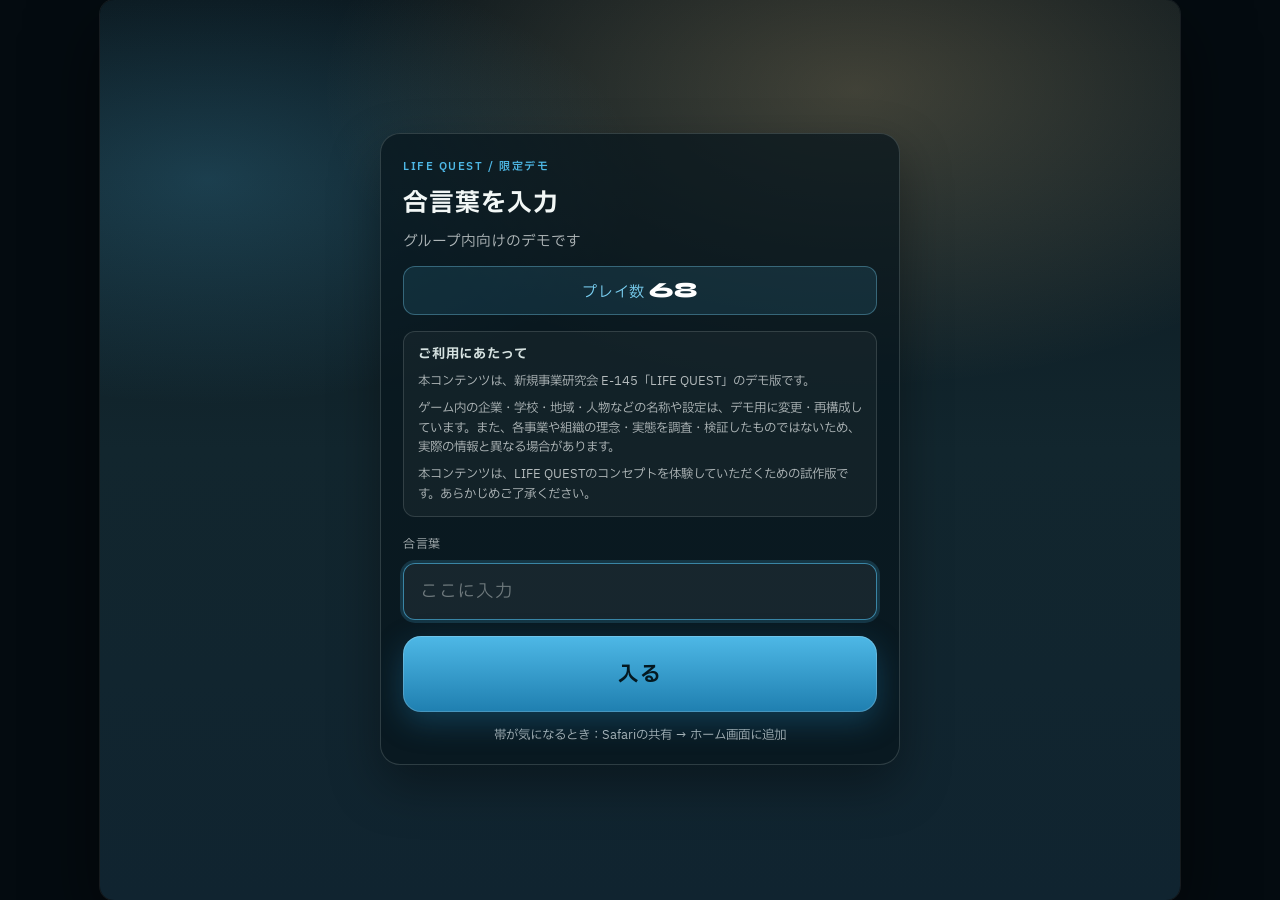
==== commit c92ff3a7: "Add files via upload" ====
--- a/index.html
+++ b/index.html
@@ -11,13 +11,13 @@
   <meta name="theme-color" content="#040b10" />
   <meta name="description" content="社会に出る前に、人生を何度でも試せる。LIFE QUEST デモ。" />
   <title>LIFE QUEST</title>
-  <link rel="manifest" href="manifest.webmanifest?v=167" />
-  <link rel="apple-touch-icon" href="assets/icon-192.png?v=167" />
-  <link rel="icon" type="image/png" href="assets/icon-192.png?v=167" />
+  <link rel="manifest" href="manifest.webmanifest?v=163" />
+  <link rel="apple-touch-icon" href="assets/icon-192.png?v=163" />
+  <link rel="icon" type="image/png" href="assets/icon-192.png?v=163" />
   <link rel="preconnect" href="https://fonts.googleapis.com" />
   <link rel="preconnect" href="https://fonts.gstatic.com" crossorigin />
   <link href="https://fonts.googleapis.com/css2?family=IBM+Plex+Sans+JP:wght@400;500;600;700&family=Syne:wght@600;700;800&display=swap" rel="stylesheet" />
-  <link rel="stylesheet" href="styles.css?v=180" />
+  <link rel="stylesheet" href="styles.css?v=166" />
 </head>
 <body>
   <div id="rotate-hint" class="rotate-hint" hidden>
@@ -52,7 +52,7 @@
       <p class="gate-chip">LIFE QUEST / 限定デモ</p>
       <h1 class="gate-title">合言葉を入力</h1>
       <p class="gate-note">グループ内向けのデモです</p>
-      <p class="gate-play-count" aria-live="polite">プレイ数 <strong id="gate-play-count">—</strong></p>
+      <p class="gate-play-count" aria-live="polite">プレイ数 <strong id="gate-play-count">68</strong></p>
       <section class="gate-notice" aria-label="ご利用にあたって">
         <h2 class="gate-notice-title">ご利用にあたって</h2>
         <p class="gate-notice-text">本コンテンツは、新規事業研究会 E-145「LIFE QUEST」のデモ版です。</p>
@@ -67,7 +67,6 @@
           <span class="btn-start-label">入る</span>
         </button>
       </form>
-      <p class="gate-mv-link"><a href="theme.html?v=180">主題歌MVを見る・ダウンロード →</a></p>
       <p class="gate-install-hint">帯が気になるとき：Safariの共有 → ホーム画面に追加</p>
     </div>
   </div>
@@ -77,8 +76,7 @@
     <section id="screen-start" class="screen is-active" data-screen="start">
       <div class="title-stage title-stage-kv">
         <p class="title-demo-badge">DEMO</p>
-        <p class="title-play-badge" aria-live="polite">プレイ数 <strong id="play-count">—</strong></p>
-        <a class="title-mv-badge" href="theme.html?v=180">MVを見る</a>
+        <p class="title-play-badge" aria-live="polite">プレイ数 <strong id="play-count">68</strong></p>
         <div class="title-kv" aria-hidden="true">
           <img
             class="title-kv-img title-kv-wide"
@@ -95,7 +93,6 @@
             <span class="btn-start-glow" aria-hidden="true"></span>
             <span class="btn-start-label">▶ START</span>
           </button>
-          <p class="title-mv-link"><a href="theme.html?v=180">主題歌MVを見る・ダウンロード</a></p>
         </div>
       </div>
     </section>
@@ -134,7 +131,7 @@
         <div class="meta-panel">
           <p class="meta-chip">自分の設定</p>
           <h2 class="meta-title">どの年齢から始める？</h2>
-          <p class="meta-note">スタート年齢で、部屋の雰囲気と「外に出たとき」の選択肢が変わります。転職検討も、65歳からの第二の人生も試せます。</p>
+          <p class="meta-note">スタート年齢で、部屋の雰囲気と「外に出たとき」の選択肢が変わります。大人の転職検討からも遊べます。</p>
           <form id="profile-form" class="profile-form" autocomplete="off">
             <label class="gate-label" for="profile-name">名前</label>
             <input id="profile-name" class="gate-input profile-name-input" type="text" maxlength="12" placeholder="例：ナツ" />
@@ -166,13 +163,6 @@
                 <span class="trait-card-body">
                   <strong>就職後</strong>
                   <small>28歳〜 ・ 企業/起業/移住</small>
-                </span>
-              </label>
-              <label class="trait-card">
-                <input type="radio" name="stage" value="elder" />
-                <span class="trait-card-body">
-                  <strong>第二の人生</strong>
-                  <small>65歳〜 ・ 働く/地域/趣味</small>
                 </span>
               </label>
             </div>
@@ -508,8 +498,8 @@
     </section>
   </main>
 
-  <script src="counters.js?v=180"></script>
-  <script src="content.js?v=180"></script>
-  <script src="app.js?v=180"></script>
+  <script src="counters.js?v=181"></script>
+  <script src="content.js?v=156"></script>
+  <script src="app.js?v=181"></script>
 </body>
 </html>
--- a/styles.css
+++ b/styles.css
@@ -106,24 +106,9 @@
       0 28px 70px rgba(0, 0, 0, 0.55);
   }
 
-  /* セーブ／プロフィールは縦長フォームなので 16:9 に閉じ込めない */
-  html:not(.is-standalone):not(.is-fullscreen) .app.is-form-screen {
-    width: min(96vw, 640px);
-    height: min(96dvh, 900px);
-    max-height: 96dvh;
-  }
-
   html:not(.is-standalone):not(.is-fullscreen) .fs-btn,
   html:not(.is-standalone):not(.is-fullscreen) .install-tip {
     display: none !important;
-  }
-}
-
-@media (orientation: landscape) {
-  html:not(.is-standalone):not(.is-fullscreen) .app.is-form-screen {
-    width: min(100vw, 640px);
-    height: min(96dvh, 900px);
-    max-height: 96dvh;
   }
 }
 
@@ -340,25 +325,6 @@
   line-height: 1.5;
 }
 
-.gate-play-count {
-  margin: 0 0 16px;
-  padding: 10px 14px;
-  border-radius: 12px;
-  border: 1px solid rgba(122, 208, 242, 0.35);
-  background: rgba(78, 184, 230, 0.12);
-  color: var(--accent-soft, #7ad0f2);
-  font-size: 0.95rem;
-  letter-spacing: 0.04em;
-  text-align: center;
-}
-
-.gate-play-count strong {
-  font-family: var(--font-display, inherit);
-  font-size: 1.35rem;
-  font-weight: 800;
-  color: #fff;
-}
-
 .gate-notice {
   margin: 0 0 18px;
   padding: 12px 14px;
@@ -564,7 +530,6 @@
 }
 
 .trait-card {
-  position: relative;
   display: block;
   cursor: pointer;
 }
@@ -618,7 +583,7 @@
 
 .gender-avatar {
   display: block;
-  width: min(100%, 96px);
+  width: min(100%, 118px);
   height: auto;
   aspect-ratio: 1 / 1;
   object-fit: contain;
@@ -635,16 +600,6 @@
   grid-template-columns: 1fr 1fr;
   gap: 8px;
   margin-bottom: 8px;
-}
-
-.stage-grid .trait-card-body {
-  min-height: 58px;
-  padding: 10px 12px;
-}
-
-/* 5つ目（65歳〜）が半幅のまま残らないよう全幅にする */
-.stage-grid > .trait-card:last-child {
-  grid-column: 1 / -1;
 }
 
 /* ========== HOME HUB ========== */
@@ -1178,7 +1133,25 @@
   pointer-events: none;
 }
 
-/* 下帯に入れると横画面で欠けるので、左上に固定 */
+.gate-play-count {
+  margin: 0 0 16px;
+  padding: 10px 14px;
+  border-radius: 12px;
+  border: 1px solid rgba(122, 208, 242, 0.35);
+  background: rgba(78, 184, 230, 0.12);
+  color: var(--accent-soft, #7ad0f2);
+  font-size: 0.95rem;
+  letter-spacing: 0.04em;
+  text-align: center;
+}
+
+.gate-play-count strong {
+  font-family: var(--font-display, inherit);
+  font-size: 1.35rem;
+  font-weight: 800;
+  color: #fff;
+}
+
 .title-play-badge {
   position: absolute;
   top: max(12px, env(safe-area-inset-top));
@@ -1202,24 +1175,6 @@
   font-size: 1rem;
   font-weight: 800;
   color: #1f6f86;
-}
-
-.title-mv-badge {
-  position: absolute;
-  top: calc(max(12px, env(safe-area-inset-top)) + 42px);
-  left: max(14px, env(safe-area-inset-left));
-  z-index: 20;
-  margin: 0;
-  padding: 7px 14px;
-  font-size: 0.78rem;
-  font-weight: 800;
-  letter-spacing: 0.04em;
-  color: #5a3a12;
-  text-decoration: none;
-  background: linear-gradient(135deg, #efd2a4, #e0b56d);
-  border: 1px solid rgba(200, 150, 90, 0.45);
-  border-radius: 999px;
-  box-shadow: 0 4px 14px rgba(40, 80, 100, 0.14);
 }
 
 .title-kv {
@@ -1296,38 +1251,6 @@
   line-height: 1.25;
   letter-spacing: 0.02em;
   color: #3d5a63;
-}
-
-.title-mv-link {
-  margin: 8px 0 0;
-  font-size: 0.78rem;
-}
-
-.title-mv-link a {
-  color: #1f7fb0;
-  text-decoration: underline;
-  text-underline-offset: 2px;
-  font-weight: 700;
-}
-
-.title-mv-link a:hover {
-  color: #155a7a;
-}
-
-.gate-mv-link {
-  margin: 14px 0 8px;
-  text-align: center;
-}
-
-.gate-mv-link a {
-  color: var(--accent-soft, #7ad0f2);
-  font-size: 0.9rem;
-  font-weight: 700;
-  text-decoration: none;
-}
-
-.gate-mv-link a:hover {
-  text-decoration: underline;
 }
 
 .title-frame-dock .btn-start-kv {
@@ -3768,24 +3691,6 @@
     right: max(16px, env(safe-area-inset-right));
   }
 
-  .title-play-badge {
-    top: max(10px, env(safe-area-inset-top));
-    left: max(16px, env(safe-area-inset-left));
-    font-size: 0.74rem;
-    padding: 6px 12px;
-  }
-
-  .title-play-badge strong {
-    font-size: 0.95rem;
-  }
-
-  .title-mv-badge {
-    top: calc(max(10px, env(safe-area-inset-top)) + 40px);
-    left: max(16px, env(safe-area-inset-left));
-    font-size: 0.74rem;
-    padding: 6px 12px;
-  }
-
   .title-stage-kv .title-kv {
     position: relative;
     inset: auto;
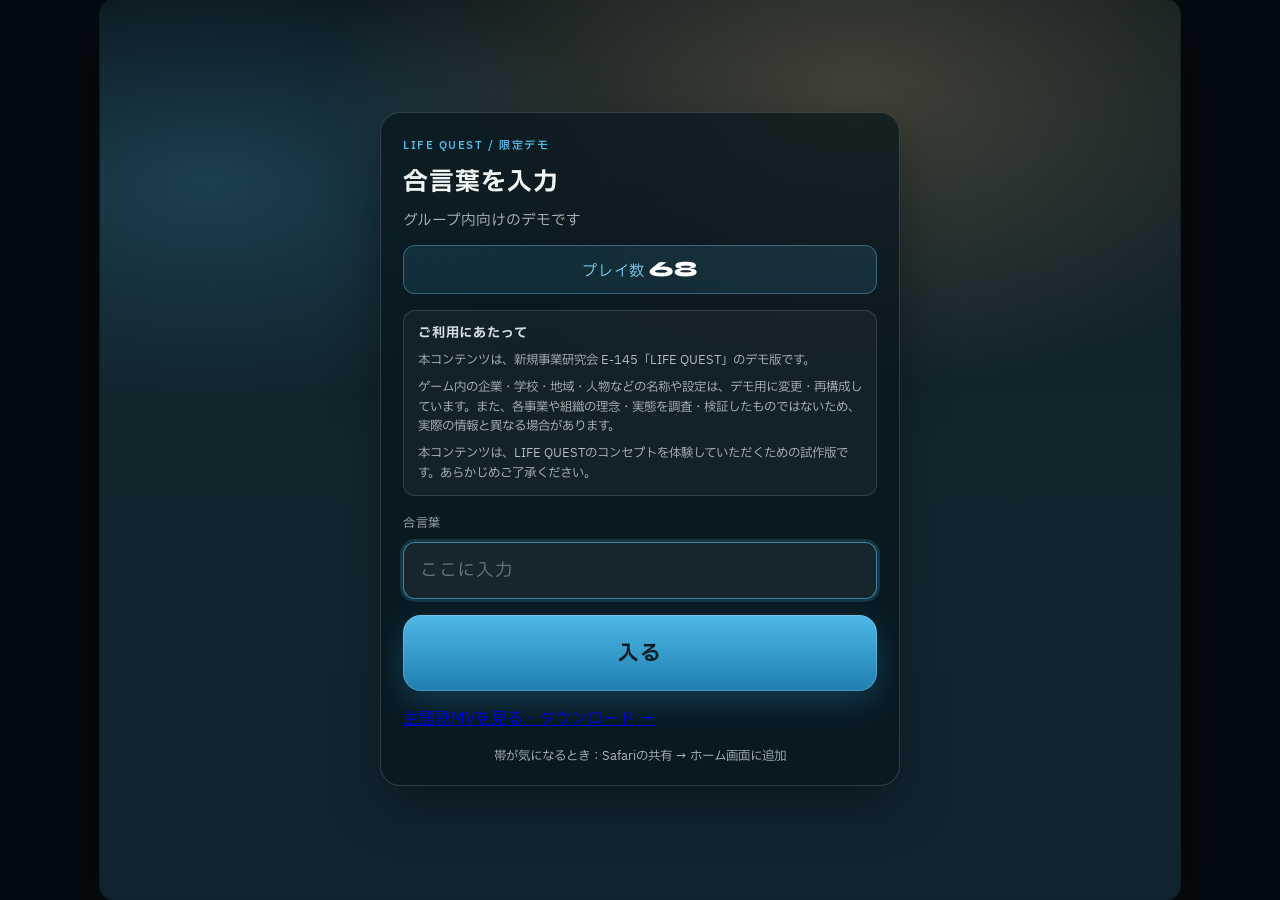
==== commit 376ea2ba: "Add files via upload" ====
--- a/index.html
+++ b/index.html
@@ -1,4 +1,4 @@
-﻿<!DOCTYPE html>
+<!DOCTYPE html>
 <html lang="ja">
 <head>
   <meta charset="UTF-8" />
@@ -11,13 +11,13 @@
   <meta name="theme-color" content="#040b10" />
   <meta name="description" content="社会に出る前に、人生を何度でも試せる。LIFE QUEST デモ。" />
   <title>LIFE QUEST</title>
-  <link rel="manifest" href="manifest.webmanifest?v=163" />
-  <link rel="apple-touch-icon" href="assets/icon-192.png?v=163" />
-  <link rel="icon" type="image/png" href="assets/icon-192.png?v=163" />
+  <link rel="manifest" href="manifest.webmanifest?v=167" />
+  <link rel="apple-touch-icon" href="assets/icon-192.png?v=167" />
+  <link rel="icon" type="image/png" href="assets/icon-192.png?v=167" />
   <link rel="preconnect" href="https://fonts.googleapis.com" />
   <link rel="preconnect" href="https://fonts.gstatic.com" crossorigin />
   <link href="https://fonts.googleapis.com/css2?family=IBM+Plex+Sans+JP:wght@400;500;600;700&family=Syne:wght@600;700;800&display=swap" rel="stylesheet" />
-  <link rel="stylesheet" href="styles.css?v=166" />
+  <link rel="stylesheet" href="styles.css?v=185" />
 </head>
 <body>
   <div id="rotate-hint" class="rotate-hint" hidden>
@@ -52,7 +52,7 @@
       <p class="gate-chip">LIFE QUEST / 限定デモ</p>
       <h1 class="gate-title">合言葉を入力</h1>
       <p class="gate-note">グループ内向けのデモです</p>
-      <p class="gate-play-count" aria-live="polite">プレイ数 <strong id="gate-play-count">68</strong></p>
+      <p class="gate-play-count" aria-live="polite">プレイ数 <strong id="gate-play-count">—</strong></p>
       <section class="gate-notice" aria-label="ご利用にあたって">
         <h2 class="gate-notice-title">ご利用にあたって</h2>
         <p class="gate-notice-text">本コンテンツは、新規事業研究会 E-145「LIFE QUEST」のデモ版です。</p>
@@ -67,6 +67,7 @@
           <span class="btn-start-label">入る</span>
         </button>
       </form>
+      <p class="gate-mv-link"><a href="theme.html?v=185">主題歌MVを見る・ダウンロード →</a></p>
       <p class="gate-install-hint">帯が気になるとき：Safariの共有 → ホーム画面に追加</p>
     </div>
   </div>
@@ -76,7 +77,8 @@
     <section id="screen-start" class="screen is-active" data-screen="start">
       <div class="title-stage title-stage-kv">
         <p class="title-demo-badge">DEMO</p>
-        <p class="title-play-badge" aria-live="polite">プレイ数 <strong id="play-count">68</strong></p>
+        <p class="title-play-badge" aria-live="polite">プレイ数 <strong id="play-count">—</strong></p>
+        <a class="title-mv-badge" href="theme.html?v=185">MVを見る</a>
         <div class="title-kv" aria-hidden="true">
           <img
             class="title-kv-img title-kv-wide"
@@ -93,6 +95,7 @@
             <span class="btn-start-glow" aria-hidden="true"></span>
             <span class="btn-start-label">▶ START</span>
           </button>
+          <p class="title-mv-link"><a href="theme.html?v=185">主題歌MVを見る・ダウンロード</a></p>
         </div>
       </div>
     </section>
@@ -131,7 +134,7 @@
         <div class="meta-panel">
           <p class="meta-chip">自分の設定</p>
           <h2 class="meta-title">どの年齢から始める？</h2>
-          <p class="meta-note">スタート年齢で、部屋の雰囲気と「外に出たとき」の選択肢が変わります。大人の転職検討からも遊べます。</p>
+          <p class="meta-note">スタート年齢で、部屋の雰囲気と「外に出たとき」の選択肢が変わります。転職検討も、65歳からの第二の人生も試せます。</p>
           <form id="profile-form" class="profile-form" autocomplete="off">
             <label class="gate-label" for="profile-name">名前</label>
             <input id="profile-name" class="gate-input profile-name-input" type="text" maxlength="12" placeholder="例：ナツ" />
@@ -163,6 +166,13 @@
                 <span class="trait-card-body">
                   <strong>就職後</strong>
                   <small>28歳〜 ・ 企業/起業/移住</small>
+                </span>
+              </label>
+              <label class="trait-card">
+                <input type="radio" name="stage" value="elder" />
+                <span class="trait-card-body">
+                  <strong>第二の人生</strong>
+                  <small>65歳〜 ・ 働く/地域/趣味</small>
                 </span>
               </label>
             </div>
@@ -498,8 +508,8 @@
     </section>
   </main>
 
-  <script src="counters.js?v=181"></script>
-  <script src="content.js?v=156"></script>
-  <script src="app.js?v=181"></script>
+  <script src="counters.js?v=185"></script>
+  <script src="content.js?v=185"></script>
+  <script src="app.js?v=185"></script>
 </body>
 </html>
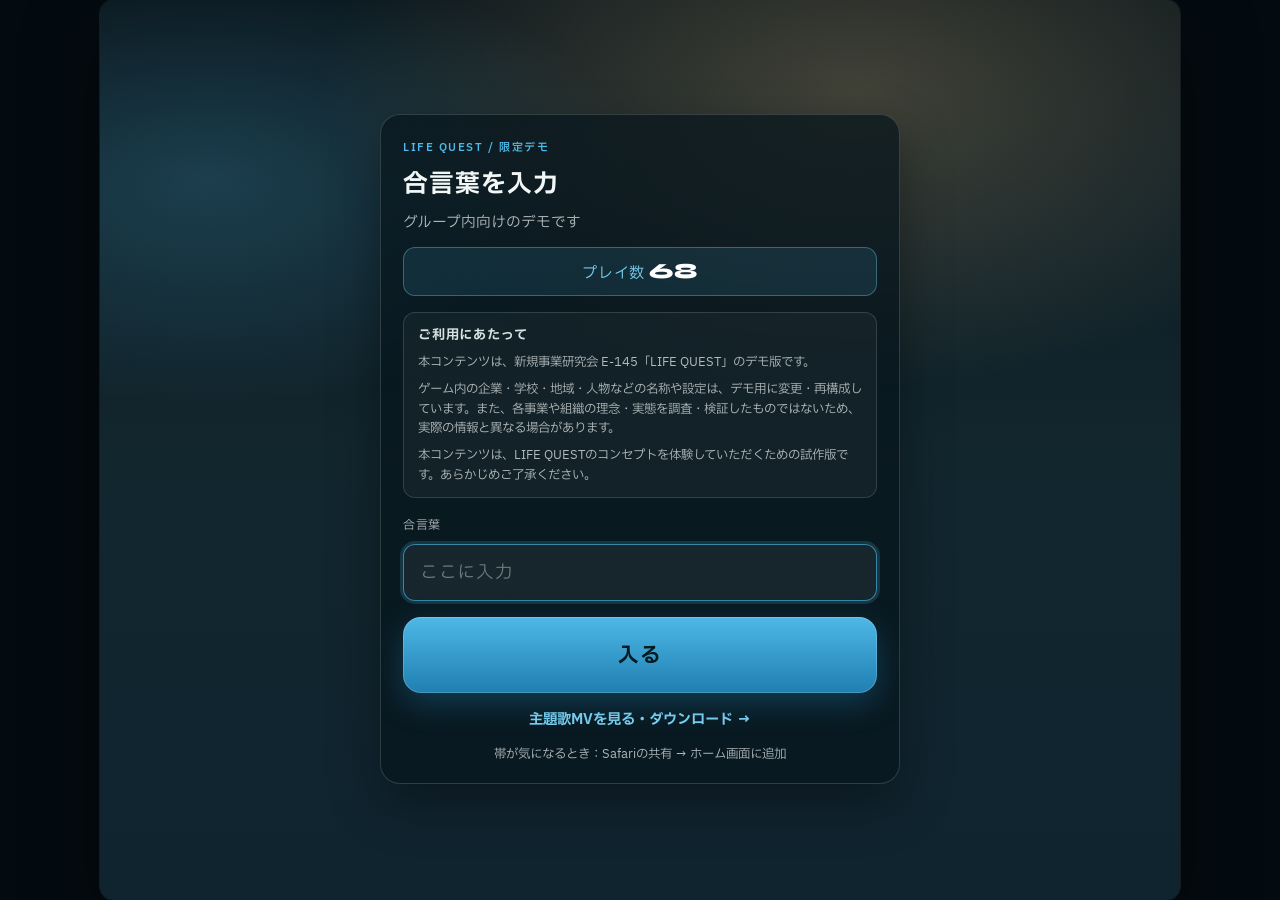
==== commit bd44e457: "Add files via upload" ====
--- a/index.html
+++ b/index.html
@@ -17,7 +17,7 @@
   <link rel="preconnect" href="https://fonts.googleapis.com" />
   <link rel="preconnect" href="https://fonts.gstatic.com" crossorigin />
   <link href="https://fonts.googleapis.com/css2?family=IBM+Plex+Sans+JP:wght@400;500;600;700&family=Syne:wght@600;700;800&display=swap" rel="stylesheet" />
-  <link rel="stylesheet" href="styles.css?v=185" />
+  <link rel="stylesheet" href="styles.css?v=186" />
 </head>
 <body>
   <div id="rotate-hint" class="rotate-hint" hidden>
@@ -67,7 +67,7 @@
           <span class="btn-start-label">入る</span>
         </button>
       </form>
-      <p class="gate-mv-link"><a href="theme.html?v=185">主題歌MVを見る・ダウンロード →</a></p>
+      <p class="gate-mv-link"><a href="theme.html?v=186">主題歌MVを見る・ダウンロード →</a></p>
       <p class="gate-install-hint">帯が気になるとき：Safariの共有 → ホーム画面に追加</p>
     </div>
   </div>
@@ -78,7 +78,7 @@
       <div class="title-stage title-stage-kv">
         <p class="title-demo-badge">DEMO</p>
         <p class="title-play-badge" aria-live="polite">プレイ数 <strong id="play-count">—</strong></p>
-        <a class="title-mv-badge" href="theme.html?v=185">MVを見る</a>
+        <a class="title-mv-badge" href="theme.html?v=186">MVを見る</a>
         <div class="title-kv" aria-hidden="true">
           <img
             class="title-kv-img title-kv-wide"
@@ -95,7 +95,7 @@
             <span class="btn-start-glow" aria-hidden="true"></span>
             <span class="btn-start-label">▶ START</span>
           </button>
-          <p class="title-mv-link"><a href="theme.html?v=185">主題歌MVを見る・ダウンロード</a></p>
+          <p class="title-mv-link"><a href="theme.html?v=186">主題歌MVを見る・ダウンロード</a></p>
         </div>
       </div>
     </section>
@@ -508,8 +508,8 @@
     </section>
   </main>
 
-  <script src="counters.js?v=185"></script>
-  <script src="content.js?v=185"></script>
-  <script src="app.js?v=185"></script>
+  <script src="counters.js?v=186"></script>
+  <script src="content.js?v=186"></script>
+  <script src="app.js?v=186"></script>
 </body>
 </html>
--- a/styles.css
+++ b/styles.css
@@ -106,9 +106,24 @@
       0 28px 70px rgba(0, 0, 0, 0.55);
   }
 
+  /* セーブ／プロフィールは縦長フォームなので 16:9 に閉じ込めない */
+  html:not(.is-standalone):not(.is-fullscreen) .app.is-form-screen {
+    width: min(96vw, 640px);
+    height: min(96dvh, 900px);
+    max-height: 96dvh;
+  }
+
   html:not(.is-standalone):not(.is-fullscreen) .fs-btn,
   html:not(.is-standalone):not(.is-fullscreen) .install-tip {
     display: none !important;
+  }
+}
+
+@media (orientation: landscape) {
+  html:not(.is-standalone):not(.is-fullscreen) .app.is-form-screen {
+    width: min(100vw, 640px);
+    height: min(96dvh, 900px);
+    max-height: 96dvh;
   }
 }
 
@@ -325,6 +340,25 @@
   line-height: 1.5;
 }
 
+.gate-play-count {
+  margin: 0 0 16px;
+  padding: 10px 14px;
+  border-radius: 12px;
+  border: 1px solid rgba(122, 208, 242, 0.35);
+  background: rgba(78, 184, 230, 0.12);
+  color: var(--accent-soft, #7ad0f2);
+  font-size: 0.95rem;
+  letter-spacing: 0.04em;
+  text-align: center;
+}
+
+.gate-play-count strong {
+  font-family: var(--font-display, inherit);
+  font-size: 1.35rem;
+  font-weight: 800;
+  color: #fff;
+}
+
 .gate-notice {
   margin: 0 0 18px;
   padding: 12px 14px;
@@ -530,6 +564,7 @@
 }
 
 .trait-card {
+  position: relative;
   display: block;
   cursor: pointer;
 }
@@ -583,7 +618,7 @@
 
 .gender-avatar {
   display: block;
-  width: min(100%, 118px);
+  width: min(100%, 96px);
   height: auto;
   aspect-ratio: 1 / 1;
   object-fit: contain;
@@ -600,6 +635,16 @@
   grid-template-columns: 1fr 1fr;
   gap: 8px;
   margin-bottom: 8px;
+}
+
+.stage-grid .trait-card-body {
+  min-height: 58px;
+  padding: 10px 12px;
+}
+
+/* 5つ目（65歳〜）が半幅のまま残らないよう全幅にする */
+.stage-grid > .trait-card:last-child {
+  grid-column: 1 / -1;
 }
 
 /* ========== HOME HUB ========== */
@@ -1133,25 +1178,7 @@
   pointer-events: none;
 }
 
-.gate-play-count {
-  margin: 0 0 16px;
-  padding: 10px 14px;
-  border-radius: 12px;
-  border: 1px solid rgba(122, 208, 242, 0.35);
-  background: rgba(78, 184, 230, 0.12);
-  color: var(--accent-soft, #7ad0f2);
-  font-size: 0.95rem;
-  letter-spacing: 0.04em;
-  text-align: center;
-}
-
-.gate-play-count strong {
-  font-family: var(--font-display, inherit);
-  font-size: 1.35rem;
-  font-weight: 800;
-  color: #fff;
-}
-
+/* 下帯に入れると横画面で欠けるので、左上に固定 */
 .title-play-badge {
   position: absolute;
   top: max(12px, env(safe-area-inset-top));
@@ -1175,6 +1202,24 @@
   font-size: 1rem;
   font-weight: 800;
   color: #1f6f86;
+}
+
+.title-mv-badge {
+  position: absolute;
+  top: calc(max(12px, env(safe-area-inset-top)) + 42px);
+  left: max(14px, env(safe-area-inset-left));
+  z-index: 20;
+  margin: 0;
+  padding: 7px 14px;
+  font-size: 0.78rem;
+  font-weight: 800;
+  letter-spacing: 0.04em;
+  color: #5a3a12;
+  text-decoration: none;
+  background: linear-gradient(135deg, #efd2a4, #e0b56d);
+  border: 1px solid rgba(200, 150, 90, 0.45);
+  border-radius: 999px;
+  box-shadow: 0 4px 14px rgba(40, 80, 100, 0.14);
 }
 
 .title-kv {
@@ -1251,6 +1296,38 @@
   line-height: 1.25;
   letter-spacing: 0.02em;
   color: #3d5a63;
+}
+
+.title-mv-link {
+  margin: 8px 0 0;
+  font-size: 0.78rem;
+}
+
+.title-mv-link a {
+  color: #1f7fb0;
+  text-decoration: underline;
+  text-underline-offset: 2px;
+  font-weight: 700;
+}
+
+.title-mv-link a:hover {
+  color: #155a7a;
+}
+
+.gate-mv-link {
+  margin: 14px 0 8px;
+  text-align: center;
+}
+
+.gate-mv-link a {
+  color: var(--accent-soft, #7ad0f2);
+  font-size: 0.9rem;
+  font-weight: 700;
+  text-decoration: none;
+}
+
+.gate-mv-link a:hover {
+  text-decoration: underline;
 }
 
 .title-frame-dock .btn-start-kv {
@@ -3691,6 +3768,24 @@
     right: max(16px, env(safe-area-inset-right));
   }
 
+  .title-play-badge {
+    top: max(10px, env(safe-area-inset-top));
+    left: max(16px, env(safe-area-inset-left));
+    font-size: 0.74rem;
+    padding: 6px 12px;
+  }
+
+  .title-play-badge strong {
+    font-size: 0.95rem;
+  }
+
+  .title-mv-badge {
+    top: calc(max(10px, env(safe-area-inset-top)) + 40px);
+    left: max(16px, env(safe-area-inset-left));
+    font-size: 0.74rem;
+    padding: 6px 12px;
+  }
+
   .title-stage-kv .title-kv {
     position: relative;
     inset: auto;
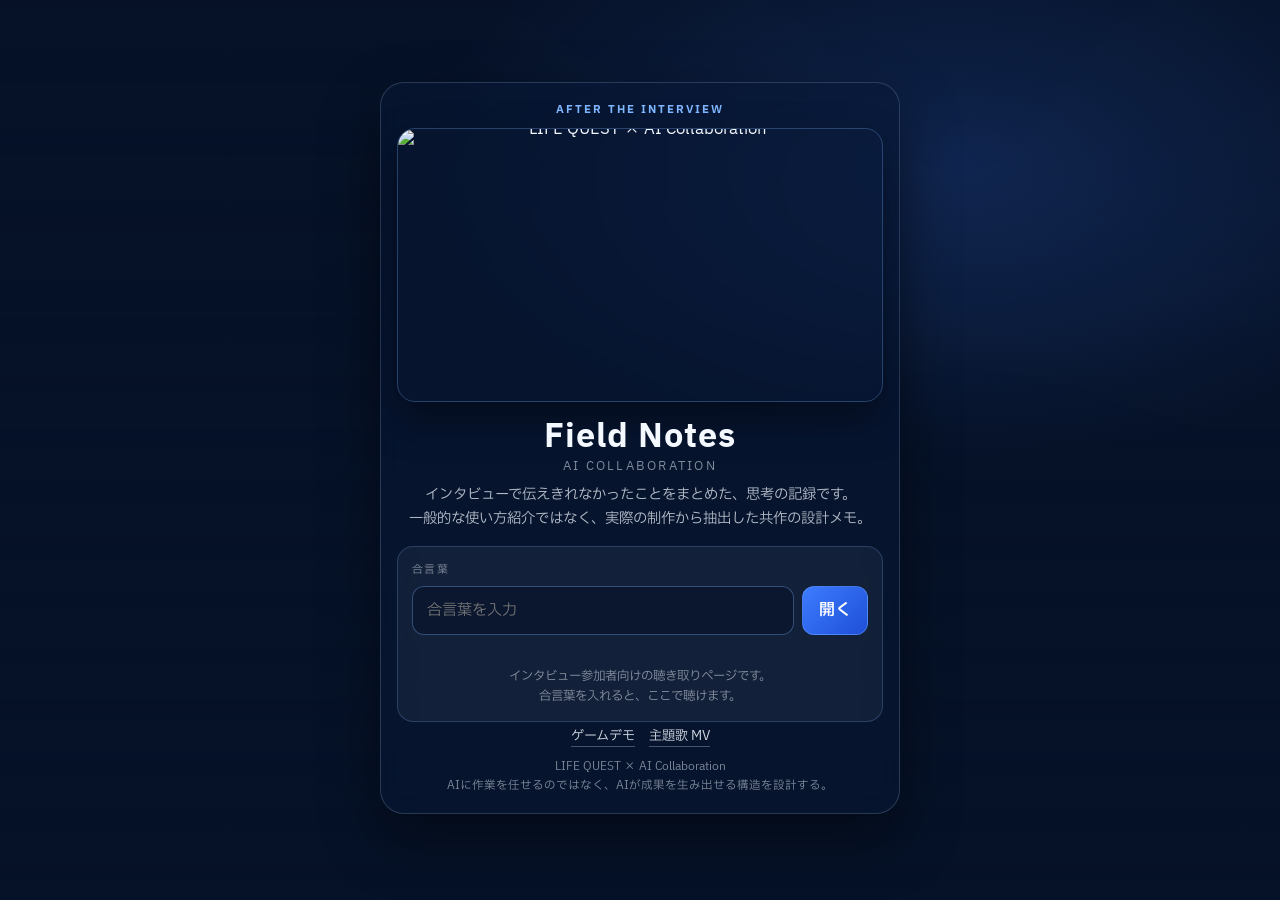
==== commit e44a46c8: "Add files via upload" ====
--- a/index.html
+++ b/index.html
@@ -2,514 +2,264 @@
 <html lang="ja">
 <head>
   <meta charset="UTF-8" />
-  <meta name="viewport" content="width=device-width, initial-scale=1, maximum-scale=1, viewport-fit=cover, user-scalable=no" />
-  <meta name="screen-orientation" content="landscape" />
-  <meta name="mobile-web-app-capable" content="yes" />
+  <meta name="viewport" content="width=device-width, initial-scale=1, viewport-fit=cover" />
+  <meta name="theme-color" content="#0a1f44" />
   <meta name="apple-mobile-web-app-capable" content="yes" />
-  <meta name="apple-mobile-web-app-title" content="LIFE QUEST" />
-  <meta name="apple-mobile-web-app-status-bar-style" content="black-translucent" />
-  <meta name="theme-color" content="#040b10" />
-  <meta name="description" content="社会に出る前に、人生を何度でも試せる。LIFE QUEST デモ。" />
-  <title>LIFE QUEST</title>
-  <link rel="manifest" href="manifest.webmanifest?v=167" />
-  <link rel="apple-touch-icon" href="assets/icon-192.png?v=167" />
-  <link rel="icon" type="image/png" href="assets/icon-192.png?v=167" />
+  <meta name="description" content="LIFE QUEST × AI Collaboration Field Notes" />
+  <title>LIFE QUEST — Field Notes</title>
   <link rel="preconnect" href="https://fonts.googleapis.com" />
   <link rel="preconnect" href="https://fonts.gstatic.com" crossorigin />
-  <link href="https://fonts.googleapis.com/css2?family=IBM+Plex+Sans+JP:wght@400;500;600;700&family=Syne:wght@600;700;800&display=swap" rel="stylesheet" />
-  <link rel="stylesheet" href="styles.css?v=186" />
+  <link href="https://fonts.googleapis.com/css2?family=IBM+Plex+Sans+JP:wght@400;500;600;700&display=swap" rel="stylesheet" />
+  <style>
+    :root {
+      --ink: #f4f8ff;
+      --muted: rgba(244, 248, 255, 0.74);
+      --soft: rgba(244, 248, 255, 0.52);
+      --blue: #3d7cff;
+      --blue-deep: #1e4fd6;
+      --panel: rgba(8, 24, 52, 0.58);
+      --line: rgba(180, 210, 255, 0.2);
+      --accent: #7eb6ff;
+      --danger: #ff8f9f;
+    }
+    * { box-sizing: border-box; }
+    html, body { margin: 0; min-height: 100%; }
+    body {
+      min-height: 100dvh;
+      color: var(--ink);
+      font-family: "IBM Plex Sans JP", "Hiragino Sans", "Noto Sans JP", sans-serif;
+      background: #061228;
+      overflow-x: hidden;
+    }
+    .stage {
+      position: relative;
+      min-height: 100dvh;
+      display: grid;
+      place-items: center;
+      padding: max(16px, env(safe-area-inset-top)) 16px max(20px, env(safe-area-inset-bottom));
+    }
+    .bg { position: fixed; inset: 0; z-index: 0; pointer-events: none; }
+    .bg-photo {
+      position: absolute; inset: 0; width: 100%; height: 100%;
+      object-fit: cover; object-position: center 35%;
+      filter: saturate(0.85) contrast(1.05) brightness(0.55);
+      transform: scale(1.04);
+      animation: drift 18s ease-in-out infinite alternate;
+    }
+    .bg::after {
+      content: "";
+      position: absolute; inset: 0;
+      background:
+        linear-gradient(180deg, rgba(6, 18, 40, 0.45) 0%, rgba(6, 18, 40, 0.22) 35%, rgba(6, 18, 40, 0.82) 100%),
+        radial-gradient(70% 55% at 75% 18%, rgba(61, 124, 255, 0.28), transparent 60%);
+    }
+    @keyframes drift {
+      from { transform: scale(1.04); }
+      to { transform: scale(1.08) translate3d(-1.2%, -1%, 0); }
+    }
+    .panel {
+      position: relative; z-index: 1; width: min(100%, 520px);
+      padding: 18px 16px; border: 1px solid var(--line); border-radius: 24px;
+      background: var(--panel); backdrop-filter: blur(14px); -webkit-backdrop-filter: blur(14px);
+      box-shadow: 0 24px 60px rgba(0,0,0,.42); text-align: center;
+      animation: rise .7s ease both;
+    }
+    @keyframes rise {
+      from { opacity: 0; transform: translateY(12px); }
+      to { opacity: 1; transform: translateY(0); }
+    }
+    .chip { margin: 0 0 10px; color: var(--accent); font-size: 11px; letter-spacing: .18em; font-weight: 700; }
+    .artist {
+      width: 100%; aspect-ratio: 16/9; margin: 0 auto 14px; border-radius: 18px; overflow: hidden;
+      border: 1px solid rgba(126,182,255,.28); box-shadow: 0 18px 40px rgba(0,0,0,.4); line-height: 0;
+    }
+    .artist img { width: 100%; height: 100%; object-fit: cover; object-position: center 30%; display: block; }
+    .brand {
+      margin: 0; font-size: clamp(1.55rem, 6.2vw, 2.05rem); font-weight: 700;
+      letter-spacing: .03em; line-height: 1.25; color: #f4f8ff;
+    }
+    .sub { margin: 0 0 8px; color: var(--soft); font-size: .78rem; letter-spacing: .18em; text-transform: uppercase; }
+    .lede { margin: 0 0 14px; color: var(--muted); font-size: .9rem; line-height: 1.7; }
+    .gate {
+      margin: 0 0 4px; padding: 14px; border-radius: 16px;
+      border: 1px solid rgba(126,182,255,.22); background: rgba(244,248,255,.05);
+      text-align: left;
+    }
+    .gate-label { margin: 0 0 8px; color: var(--soft); font-size: .68rem; letter-spacing: .12em; text-transform: uppercase; }
+    .gate-row { display: grid; grid-template-columns: 1fr auto; gap: 8px; }
+    .gate input {
+      width: 100%; min-width: 0; padding: 12px 14px; border-radius: 12px;
+      border: 1px solid rgba(126,182,255,.35); background: rgba(6,18,40,.55);
+      color: var(--ink); font: inherit; font-size: .95rem; outline: none;
+    }
+    .gate input:focus { border-color: rgba(126,182,255,.75); box-shadow: 0 0 0 3px rgba(61,124,255,.22); }
+    .gate-btn {
+      padding: 0 16px; border-radius: 12px; border: 1px solid rgba(126,182,255,.35);
+      color: #fff; font: inherit; font-weight: 600; cursor: pointer;
+      background: linear-gradient(135deg, var(--blue), var(--blue-deep));
+    }
+    .gate-msg { margin: 8px 0 0; min-height: 1.2em; color: var(--soft); font-size: .75rem; line-height: 1.5; }
+    .gate-msg.is-error { color: var(--danger); }
+    .locked-note { margin: 10px 0 0; color: var(--soft); font-size: .78rem; line-height: 1.6; text-align: center; }
+    .content[hidden], .gate[hidden] { display: none !important; }
+    .player-wrap {
+      margin: 0 0 12px; padding: 12px; border-radius: 16px;
+      border: 1px solid rgba(126,182,255,.22); background: rgba(244,248,255,.05); text-align: left;
+    }
+    .player-label { margin: 0 0 8px; color: var(--soft); font-size: .68rem; letter-spacing: .12em; text-transform: uppercase; }
+    audio { width: 100%; height: 40px; accent-color: var(--blue); }
+    .hint { margin: 8px 0 0; color: var(--soft); font-size: .72rem; line-height: 1.5; }
+    .actions { display: grid; gap: 10px; margin: 0 0 12px; }
+    .btn {
+      display: flex; align-items: center; justify-content: space-between; gap: 12px; width: 100%;
+      padding: 14px 16px; border-radius: 16px; border: 1px solid rgba(126,182,255,.35);
+      text-decoration: none; color: #fff;
+      background: linear-gradient(135deg, var(--blue), var(--blue-deep));
+      box-shadow: 0 14px 30px rgba(20,60,160,.35); text-align: left;
+    }
+    .btn strong { display: block; font-size: .95rem; }
+    .btn span span { display: block; margin-top: 3px; font-size: .75rem; opacity: .82; font-weight: 500; }
+    .btn em { font-style: normal; font-size: .75rem; opacity: .85; white-space: nowrap; }
+    .links { display: flex; flex-wrap: wrap; justify-content: center; gap: 10px 14px; margin: 0 0 8px; }
+    .links a {
+      color: rgba(244,248,255,.88); text-decoration: none;
+      border-bottom: 1px solid rgba(244,248,255,.28); font-size: .82rem;
+    }
+    .foot { margin: 10px 0 0; color: var(--soft); font-size: .72rem; line-height: 1.65; }
+    @media (prefers-reduced-motion: reduce) { .bg-photo, .panel { animation: none; } }
+  </style>
 </head>
 <body>
-  <div id="rotate-hint" class="rotate-hint" hidden>
-    <div class="rotate-hint-card">
-      <p class="rotate-hint-icon" aria-hidden="true">⟳</p>
-      <p class="rotate-hint-title">スマホを横にしてください</p>
-      <p class="rotate-hint-text">LIFE QUEST は横画面のビジュアルノベルです。<br />会社の景色がきちんと見えるように、横向きで遊んでください。</p>
-      <p class="rotate-hint-skip">タップしてこのまま進む</p>
+  <main class="stage">
+    <div class="bg" aria-hidden="true">
+      <img class="bg-photo" src="assets/field-notes/cover-with-qr.jpg" alt="" />
     </div>
-  </div>
-
-  <button type="button" id="fs-btn" class="fs-btn" hidden>全画面</button>
-
-  <div id="install-tip" class="install-tip" hidden>
-    <div class="install-tip-card">
-      <p class="install-tip-chip">帯を消して広く遊ぶ</p>
-      <h2 class="install-tip-title">ホーム画面に追加してください</h2>
-      <p class="install-tip-text">
-        iPhoneでは自動では出ません。<br />
-        <strong>Safari</strong>で開いたあと、<br />
-        下の <strong>共有ボタン（□↑）</strong> → <strong>ホーム画面に追加</strong>
+    <section class="panel">
+      <p class="chip">AFTER THE INTERVIEW</p>
+      <div class="artist">
+        <img src="assets/field-notes/cover-with-qr.jpg" alt="LIFE QUEST × AI Collaboration" />
+      </div>
+      <h1 class="brand">Field Notes</h1>
+      <p class="sub">AI Collaboration</p>
+      <p class="lede">
+        インタビューで伝えきれなかったことをまとめた、思考の記録です。<br />
+        一般的な使い方紹介ではなく、実際の制作から抽出した共作の設計メモ。
       </p>
-      <p class="install-tip-text small">追加したアイコンから開くと、上下の帯が消えて安定します。</p>
-      <button type="button" id="install-tip-ok" class="btn-start gate-btn">
-        <span class="btn-start-label">わかった</span>
-      </button>
-    </div>
-  </div>
-
-  <div id="gate" class="gate" hidden>
-    <div class="gate-card">
-      <p class="gate-chip">LIFE QUEST / 限定デモ</p>
-      <h1 class="gate-title">合言葉を入力</h1>
-      <p class="gate-note">グループ内向けのデモです</p>
-      <p class="gate-play-count" aria-live="polite">プレイ数 <strong id="gate-play-count">—</strong></p>
-      <section class="gate-notice" aria-label="ご利用にあたって">
-        <h2 class="gate-notice-title">ご利用にあたって</h2>
-        <p class="gate-notice-text">本コンテンツは、新規事業研究会 E-145「LIFE QUEST」のデモ版です。</p>
-        <p class="gate-notice-text">ゲーム内の企業・学校・地域・人物などの名称や設定は、デモ用に変更・再構成しています。また、各事業や組織の理念・実態を調査・検証したものではないため、実際の情報と異なる場合があります。</p>
-        <p class="gate-notice-text">本コンテンツは、LIFE QUESTのコンセプトを体験していただくための試作版です。あらかじめご了承ください。</p>
-      </section>
-      <form id="gate-form" class="gate-form" autocomplete="off">
-        <label class="gate-label" for="gate-input">合言葉</label>
-        <input id="gate-input" class="gate-input" type="text" inputmode="text" autocomplete="off" autocapitalize="none" spellcheck="false" placeholder="ここに入力" />
-        <p id="gate-error" class="gate-error" hidden>合言葉が違います</p>
-        <button type="submit" class="btn-start gate-btn">
-          <span class="btn-start-label">入る</span>
-        </button>
+
+      <form class="gate" id="gate" autocomplete="off">
+        <p class="gate-label">合言葉</p>
+        <div class="gate-row">
+          <input id="passInput" type="password" name="passphrase" inputmode="text" enterkeyhint="go" placeholder="合言葉を入力" aria-label="合言葉" required />
+          <button class="gate-btn" type="submit">開く</button>
+        </div>
+        <p class="gate-msg" id="gateMsg" role="status" aria-live="polite"></p>
+        <p class="locked-note">インタビュー参加者向けの聴き取りページです。<br />合言葉を入れると、ここで聴けます。</p>
       </form>
-      <p class="gate-mv-link"><a href="theme.html?v=186">主題歌MVを見る・ダウンロード →</a></p>
-      <p class="gate-install-hint">帯が気になるとき：Safariの共有 → ホーム画面に追加</p>
-    </div>
-  </div>
-
-  <main id="app" class="app" hidden>
-    <!-- TITLE (確定キービジュアル) -->
-    <section id="screen-start" class="screen is-active" data-screen="start">
-      <div class="title-stage title-stage-kv">
-        <p class="title-demo-badge">DEMO</p>
-        <p class="title-play-badge" aria-live="polite">プレイ数 <strong id="play-count">—</strong></p>
-        <a class="title-mv-badge" href="theme.html?v=186">MVを見る</a>
-        <div class="title-kv" aria-hidden="true">
-          <img
-            class="title-kv-img title-kv-wide"
-            src="assets/kv-title-summer.jpg?v=161"
-            width="2164"
-            height="727"
-            alt=""
-            decoding="async"
-          />
+
+      <div class="content" id="unlockedContent" hidden>
+        <div class="player-wrap">
+          <p class="player-label">Listen here</p>
+          <!-- 軽量版のみ（約9MB）。大きいと Try Again になりやすい -->
+          <audio id="notesAudio" controls preload="none" playsinline controlslist="nodownload">
+            <source id="notesSource" data-src="assets/field-notes/field-notes-2-light.mp3" type="audio/mpeg" />
+          </audio>
+          <p class="hint">初回は読み込みに数秒かかることがあります。失敗したら下から保存して再生してください。</p>
         </div>
-        <div class="title-frame title-frame-kv title-frame-dock">
-          <p class="lede title-dock-lede">社会に出る前に、人生を何度でも試せるゲーム</p>
-          <button type="button" class="btn-start btn-start-kv" id="btn-start" data-action="to-saves" aria-label="スタート">
-            <span class="btn-start-glow" aria-hidden="true"></span>
-            <span class="btn-start-label">▶ START</span>
-          </button>
-          <p class="title-mv-link"><a href="theme.html?v=186">主題歌MVを見る・ダウンロード</a></p>
+
+        <div class="actions">
+          <a class="btn" id="downloadBtn" href="#" download="AI-COLLABORATION-FIELD-NOTES-2.mp3">
+            <span>
+              <strong>Field Notes をダウンロード</strong>
+              <span>補足編（軽量MP3）</span>
+            </span>
+            <em>約 9 MB</em>
+          </a>
         </div>
       </div>
-    </section>
-
-    <!-- SAVE SLOTS -->
-    <section id="screen-saves" class="screen" data-screen="saves" hidden>
-      <div class="meta-stage">
-        <header class="map-hud">
-          <button type="button" class="hud-btn" data-action="to-start">◀ TITLE</button>
-          <div class="hud-center">
-            <p class="brand-mini">LIFE QUEST</p>
-            <p class="hud-sub">SAVE DATA</p>
-          </div>
-          <span class="hud-chip">SLOT</span>
-        </header>
-        <div class="meta-panel">
-          <p class="meta-chip">セーブデータ</p>
-          <h2 class="meta-title">どのデータで進む？</h2>
-          <p class="meta-note">この端末のブラウザに保存されます。別のスマホには引き継がれません。</p>
-          <div id="save-slot-list" class="save-slot-list"></div>
-        </div>
-      </div>
-    </section>
-
-    <!-- PROFILE -->
-    <section id="screen-profile" class="screen" data-screen="profile" hidden>
-      <div class="meta-stage">
-        <header class="map-hud">
-          <button type="button" class="hud-btn" data-action="to-saves">◀ SAVE</button>
-          <div class="hud-center">
-            <p class="brand-mini">LIFE QUEST</p>
-            <p class="hud-sub">PROFILE</p>
-          </div>
-          <span class="hud-chip">START</span>
-        </header>
-        <div class="meta-panel">
-          <p class="meta-chip">自分の設定</p>
-          <h2 class="meta-title">どの年齢から始める？</h2>
-          <p class="meta-note">スタート年齢で、部屋の雰囲気と「外に出たとき」の選択肢が変わります。転職検討も、65歳からの第二の人生も試せます。</p>
-          <form id="profile-form" class="profile-form" autocomplete="off">
-            <label class="gate-label" for="profile-name">名前</label>
-            <input id="profile-name" class="gate-input profile-name-input" type="text" maxlength="12" placeholder="例：ナツ" />
-            <p class="gate-label">スタート年齢</p>
-            <div class="stage-grid" role="radiogroup" aria-label="スタート年齢">
-              <label class="trait-card">
-                <input type="radio" name="stage" value="junior" checked />
-                <span class="trait-card-body">
-                  <strong>高校受験前</strong>
-                  <small>15歳〜 ・ 高校の選択</small>
-                </span>
-              </label>
-              <label class="trait-card">
-                <input type="radio" name="stage" value="senior" />
-                <span class="trait-card-body">
-                  <strong>大学受験前</strong>
-                  <small>18歳〜 ・ 大学/専門/企業/移住</small>
-                </span>
-              </label>
-              <label class="trait-card">
-                <input type="radio" name="stage" value="grad" />
-                <span class="trait-card-body">
-                  <strong>大学卒業前後</strong>
-                  <small>22歳〜 ・ 企業/起業/移住</small>
-                </span>
-              </label>
-              <label class="trait-card">
-                <input type="radio" name="stage" value="adult" />
-                <span class="trait-card-body">
-                  <strong>就職後</strong>
-                  <small>28歳〜 ・ 企業/起業/移住</small>
-                </span>
-              </label>
-              <label class="trait-card">
-                <input type="radio" name="stage" value="elder" />
-                <span class="trait-card-body">
-                  <strong>第二の人生</strong>
-                  <small>65歳〜 ・ 働く/地域/趣味</small>
-                </span>
-              </label>
-            </div>
-            <p class="gate-label">性別</p>
-            <div class="gender-grid" role="radiogroup" aria-label="性別">
-              <label class="trait-card gender-card">
-                <input type="radio" name="gender" value="boy" />
-                <span class="trait-card-body gender-card-body">
-                  <img class="gender-avatar" src="assets/char-teen-boy.png?v=162" alt="" width="160" height="160" decoding="async" />
-                  <strong>男性</strong>
-                  <small>主人公を男性で</small>
-                </span>
-              </label>
-              <label class="trait-card gender-card">
-                <input type="radio" name="gender" value="girl" checked />
-                <span class="trait-card-body gender-card-body">
-                  <img class="gender-avatar" src="assets/char-teen-girl.png?v=162" alt="" width="160" height="160" decoding="async" />
-                  <strong>女性</strong>
-                  <small>主人公を女性で</small>
-                </span>
-              </label>
-            </div>
-            <p class="gate-label">いまの自分に近いのは？</p>
-            <div class="trait-grid" role="radiogroup" aria-label="得意な傾向">
-              <label class="trait-card">
-                <input type="radio" name="trait" value="study" checked />
-                <span class="trait-card-body">
-                  <strong>勉強が好き</strong>
-                  <small>知力が伸びやすい</small>
-                </span>
-              </label>
-              <label class="trait-card">
-                <input type="radio" name="trait" value="craft" />
-                <span class="trait-card-body">
-                  <strong>手を動かすのが好き</strong>
-                  <small>技術が伸びやすい</small>
-                </span>
-              </label>
-              <label class="trait-card">
-                <input type="radio" name="trait" value="social" />
-                <span class="trait-card-body">
-                  <strong>人と話すのが好き</strong>
-                  <small>社交性が伸びやすい</small>
-                </span>
-              </label>
-              <label class="trait-card">
-                <input type="radio" name="trait" value="brave" />
-                <span class="trait-card-body">
-                  <strong>新しいことに飛び込む</strong>
-                  <small>勇気が伸びやすい</small>
-                </span>
-              </label>
-            </div>
-            <p id="profile-error" class="gate-error" hidden>名前を入力してください</p>
-            <button type="button" id="profile-submit" class="btn-start gate-btn">
-              <span class="btn-start-label">この自分で始める</span>
-            </button>
-          </form>
-        </div>
-      </div>
-    </section>
-
-    <!-- HOME HUB (自分の部屋) -->
-    <section id="screen-hub" class="screen" data-screen="hub" hidden>
-      <div class="hub-stage">
-        <div id="hub-room-bg" class="hub-room-bg" aria-hidden="true"></div>
-        <div class="hub-room-shade" aria-hidden="true"></div>
-        <header class="map-hud hub-hud">
-          <button type="button" class="hud-btn" data-action="to-start">TITLE</button>
-          <div class="hud-center">
-            <p class="brand-mini">LIFE QUEST</p>
-            <p class="hud-sub">MY ROOM</p>
-          </div>
-          <button type="button" class="hud-btn" data-action="to-saves">SAVE</button>
-        </header>
-        <div class="hub-layout">
-          <aside class="hub-status">
-            <div class="hub-avatar-wrap">
-              <img id="hub-avatar" class="hub-avatar" src="assets/char-teen-girl.png?v=162" alt="" />
-            </div>
-            <p id="hub-name" class="hub-name">—</p>
-            <p id="hub-age" class="hub-age">15歳</p>
-            <p id="hub-room-label" class="hub-room-label">自分の部屋</p>
-            <p id="hub-room-hint" class="hub-room-hint">まだ始まったばかり</p>
-            <div id="hub-stats" class="hub-stats"></div>
-          </aside>
-          <div class="hub-actions">
-            <div id="hub-action-overlay" class="hub-action-overlay" hidden>
-              <div class="hub-action-card">
-                <img id="hub-action-img" class="hub-action-img" src="" alt="" />
-                <div class="hub-action-copy">
-                  <p id="hub-action-kicker" class="hub-action-kicker">ACTION</p>
-                  <h3 id="hub-action-title" class="hub-action-title"></h3>
-                  <p id="hub-action-text" class="hub-action-text"></p>
-                  <div id="hub-action-choices" class="hub-action-choices" hidden></div>
-                  <button type="button" id="hub-action-ok" class="btn-start hub-action-ok" hidden>
-                    <span class="btn-start-label">部屋に戻る</span>
-                  </button>
-                </div>
-              </div>
-            </div>
-            <p class="hub-actions-label">今日の行動</p>
-            <div class="hub-action-grid">
-              <button type="button" class="hub-action" data-hub-action="study">勉強する<span>知力↑</span></button>
-              <button type="button" class="hub-action" data-hub-action="craft">手を動かす<span>技術↑</span></button>
-              <button type="button" class="hub-action" data-hub-action="talk">人と話す<span>社交↑</span></button>
-              <button type="button" class="hub-action" data-hub-action="play">遊びに行く<span>社交↑</span></button>
-              <button type="button" class="hub-action" data-hub-action="brave">挑戦する<span>勇気↑</span></button>
-              <button type="button" class="hub-action" data-hub-action="rest">休む<span>体力↑</span></button>
-            </div>
-            <p id="hub-toast" class="hub-toast" hidden></p>
-            <button type="button" class="btn-start hub-map-btn" data-action="to-outside">
-              <span class="btn-start-label">外に出る</span>
-            </button>
-          </div>
-        </div>
-
-        <div id="hub-visitor-overlay" class="hub-visitor-overlay" hidden>
-          <div class="hub-visitor-stage">
-            <img id="hub-visitor-img" class="hub-visitor-img" src="" alt="" />
-            <div class="hub-visitor-balloon">
-              <p id="hub-visitor-name" class="hub-visitor-name"></p>
-              <p id="hub-visitor-text" class="hub-visitor-text"></p>
-              <div id="hub-visitor-choices" class="hub-visitor-choices" hidden></div>
-              <button type="button" id="hub-visitor-ok" class="btn-start hub-visitor-ok" hidden>
-                <span class="btn-start-label">わかった</span>
-              </button>
-            </div>
-          </div>
-        </div>
-      </div>
-    </section>
-
-    <!-- OUTSIDE (age-gated destinations) -->
-    <section id="screen-outside" class="screen" data-screen="outside" data-hub-escape hidden>
-      <div class="branch-stage outside-stage">
-        <header class="map-hud">
-          <button type="button" class="hud-btn" data-action="to-hub">◀ 部屋に戻る</button>
-          <div class="hud-center">
-            <p class="brand-mini">LIFE QUEST</p>
-            <p class="hud-sub">OUTSIDE</p>
-          </div>
-          <span class="hud-chip" id="outside-chip">GO</span>
-        </header>
-        <div class="branch-hero">
-          <img id="outside-portrait" class="branch-portrait" src="assets/char-guide.png" alt="" />
-          <div>
-            <p class="branch-kicker" id="outside-kicker">今日の外</p>
-            <h2 class="branch-title" id="outside-title">どこへ行く？</h2>
-            <p class="branch-note" id="outside-note">スタート年齢に応じた選択肢です</p>
-          </div>
-        </div>
-        <div id="outside-list" class="branch-list"></div>
-      </div>
-    </section>
-
-    <!-- LIFE MAP + PUNICON (legacy / unused entry) -->
-    <section id="screen-map" class="screen" data-screen="map" data-hub-escape hidden>
-      <div class="map-stage">
-        <header class="map-hud">
-          <div>
-            <p class="brand-mini">LIFE QUEST</p>
-            <p class="hud-sub">LIFE MAP</p>
-          </div>
-          <button type="button" class="hud-btn" data-action="to-hub">部屋に戻る</button>
-        </header>
-
-        <p class="map-guide" id="map-guide">ぷにコンで歩いて、建物に近づこう</p>
-
-        <div class="map-viewport" id="map-viewport">
-          <div class="map-world" id="map-world">
-            <div class="map-atmos" aria-hidden="true">
-              <div class="map-orb map-orb-a"></div>
-              <div class="map-orb map-orb-b"></div>
-              <div class="map-softlight"></div>
-            </div>
-            <div id="place-layer"></div>
-            <div id="player" class="map-player" aria-label="あなた">
-              <img class="map-player-img" src="assets/char-guide.png" alt="" />
-              <span class="map-player-name">YOU</span>
-            </div>
-          </div>
-        </div>
-
-        <div id="enter-prompt" class="enter-prompt" hidden>
-          <div class="enter-card">
-            <img id="enter-portrait" class="enter-portrait" src="assets/char-guide.png" alt="" />
-            <div class="enter-copy">
-              <p class="enter-kicker">分岐点に到着</p>
-              <p id="enter-title" class="enter-title"></p>
-              <p id="enter-hint" class="enter-hint"></p>
-              <button type="button" id="enter-btn" class="btn-start enter-btn">
-                <span class="btn-start-label">進路を選ぶ</span>
-              </button>
-            </div>
-          </div>
-        </div>
-
-        <div class="joystick-wrap" id="joystick-wrap">
-          <div class="joystick" id="joystick" aria-label="ぷにコン">
-            <div class="joystick-base">
-              <div class="joystick-knob" id="joystick-knob"></div>
-            </div>
-          </div>
-          <p class="joystick-caption">ぷにコン</p>
-        </div>
-      </div>
-    </section>
-
-    <!-- CATEGORY BRANCH (会社 / 県など) -->
-    <section id="screen-branch" class="screen" data-screen="branch" data-hub-escape hidden>
-      <div class="branch-stage">
-        <header class="map-hud">
-          <button type="button" class="hud-btn" data-action="to-outside">◀ 外</button>
-          <div class="hud-center">
-            <p class="brand-mini">LIFE QUEST</p>
-            <p class="hud-sub">BRANCH</p>
-            <span class="hud-chip hud-chip-inline" id="branch-chip">SELECT</span>
-          </div>
-          <button type="button" class="hud-btn" data-action="to-hub">部屋に戻る</button>
-        </header>
-
-        <div class="branch-hero">
-          <img id="branch-portrait" class="branch-portrait" src="assets/char-guide.png" alt="" />
-          <div>
-            <p class="branch-kicker" id="branch-kicker">次の分岐</p>
-            <h2 class="branch-title" id="branch-title">どれを試す？</h2>
-            <p class="branch-note" id="branch-note"></p>
-          </div>
-        </div>
-
-        <div id="branch-list" class="branch-list"></div>
-      </div>
-    </section>
-
-    <!-- PLAY (VN stage) -->
-    <section id="screen-play" class="screen" data-screen="play" hidden>
-      <div id="stage" class="vn-stage theme-bigco">
-        <div id="stage-bg" class="vn-bg" aria-hidden="true">
-          <div class="bg-sky"></div>
-          <div class="bg-far"></div>
-          <div class="bg-mid"></div>
-          <div class="bg-near"></div>
-          <div class="bg-glow"></div>
-          <div id="stage-bg-photo" class="bg-photo" hidden></div>
-        </div>
-        <div class="vn-grade" aria-hidden="true"></div>
-        <div class="vn-fx" aria-hidden="true"></div>
-        <div class="vn-grain" aria-hidden="true"></div>
-
-        <div id="life-event-overlay" class="life-event-overlay" hidden>
-          <div class="life-event-flash" aria-hidden="true"></div>
-          <div class="life-event-card">
-            <p id="life-event-label" class="life-event-label">LIFE EVENT</p>
-            <span id="life-event-icon" class="life-event-icon" aria-hidden="true">!</span>
-            <h2 id="life-event-title" class="life-event-title"></h2>
-            <p id="life-event-text" class="life-event-text"></p>
-            <button type="button" id="life-event-btn" class="life-event-btn">
-              イベントを見る
-            </button>
-          </div>
-        </div>
-
-        <header class="hud">
-          <button type="button" class="hud-btn" data-action="to-back">◀ 戻る</button>
-          <div class="hud-center">
-            <p id="path-label" class="hud-quest">QUEST</p>
-            <p id="scene-kicker" class="hud-chip hud-chip-inline">SCENE</p>
-            <div class="hud-dots" aria-hidden="true">
-              <span id="dot-0" class="dot is-on"></span>
-              <span id="dot-1" class="dot"></span>
-              <span id="dot-2" class="dot"></span>
-            </div>
-          </div>
-          <button type="button" class="hud-btn" data-action="to-hub">部屋に戻る</button>
-        </header>
-
-        <div class="actor-layer">
-          <div id="actor" class="actor actor-photo">
-            <div class="actor-shadow"></div>
-            <img id="actor-img" class="actor-img" src="assets/char-guide.png" alt="案内役" />
-            <p id="actor-tag" class="actor-tag">案内役</p>
-          </div>
-        </div>
-
-        <div class="vn-bottom">
-          <div id="choice-list" class="choice-panel" hidden></div>
-
-          <button type="button" id="dialogue-box" class="dialogue-box" aria-live="polite">
-            <div class="dialogue-top">
-              <span id="nameplate" class="nameplate">SYSTEM</span>
-              <span class="dialogue-deco">LIFE QUEST</span>
-            </div>
-            <p id="dialogue-text" class="dialogue-text"></p>
-            <span id="dialogue-cursor" class="dialogue-cursor">▼</span>
-          </button>
-        </div>
-      </div>
-    </section>
-
-    <!-- RESULT -->
-    <section id="screen-result" class="screen" data-screen="result" hidden>
-      <div id="result-stage" class="result-stage">
-        <div class="result-bg" aria-hidden="true"></div>
-        <div id="result-burst" class="result-burst" aria-hidden="true"></div>
-        <div class="result-panel">
-          <div class="result-scroll">
-            <div class="clear-hero" aria-live="polite">
-              <p class="clear-stamp">QUEST CLEAR</p>
-              <p class="clear-sub">体験完了</p>
-              <p id="result-path" class="clear-path"></p>
-            </div>
-            <p id="result-kicker" class="result-kicker"></p>
-            <h2 id="result-title" class="result-title"></h2>
-            <p id="result-body" class="result-body"></p>
-
-            <div class="reality-block">
-              <p class="reality-label">▶ 次は、現実へ</p>
-              <p class="reality-copy">ゲームで終わらせない。もっと知りたくなったら、本物の体験へ。</p>
-              <div id="reality-actions" class="reality-actions"></div>
-            </div>
-
-            <div class="result-footer">
-              <button type="button" class="btn-start result-nav-btn" data-action="to-back" aria-label="一覧に戻る（地点を残す）">
-                <span class="btn-start-label">一覧に戻る</span>
-              </button>
-              <button type="button" class="hud-btn result-nav-btn" data-action="to-hub">部屋に戻る</button>
-              <button type="button" class="hud-btn result-nav-btn" data-action="to-start">TITLE</button>
-            </div>
-          </div>
-        </div>
-      </div>
+
+      <nav class="links" aria-label="関連リンク">
+        <a href="https://nattsu0696.github.io/life-quest-demo/">ゲームデモ</a>
+        <a href="https://nattsu0696.github.io/life-quest-demo/theme.html">主題歌 MV</a>
+      </nav>
+      <p class="foot">
+        LIFE QUEST × AI Collaboration<br />
+        AIに作業を任せるのではなく、AIが成果を生み出せる構造を設計する。
+      </p>
     </section>
   </main>
-
-  <script src="counters.js?v=186"></script>
-  <script src="content.js?v=186"></script>
-  <script src="app.js?v=186"></script>
+  <script>
+    (function () {
+      var AUDIO_SRC = "assets/field-notes/field-notes-2-light.mp3";
+      var STORAGE_KEY = "lq-fieldnotes-unlocked-v1";
+      // "わたぴー" の簡易ハッシュ（ソースを見れば分かる程度のカジュアル保護）
+      var EXPECTED = "04fa0e7ba829260b";
+
+      function normalize(s) {
+        return String(s || "")
+          .normalize("NFKC")
+          .replace(/\s+/g, "")
+          .toLowerCase();
+      }
+
+      function simpleHash(str) {
+        var h = 2166136261;
+        for (var i = 0; i < str.length; i++) {
+          h ^= str.charCodeAt(i);
+          h = Math.imul(h, 16777619);
+        }
+        return (h >>> 0).toString(16).padStart(8, "0") +
+          ((h * 2654435761) >>> 0).toString(16).padStart(8, "0");
+      }
+
+      var gate = document.getElementById("gate");
+      var content = document.getElementById("unlockedContent");
+      var input = document.getElementById("passInput");
+      var msg = document.getElementById("gateMsg");
+      var audio = document.getElementById("notesAudio");
+      var source = document.getElementById("notesSource");
+      var downloadBtn = document.getElementById("downloadBtn");
+
+      function unlock(persist) {
+        gate.hidden = true;
+        content.hidden = false;
+        source.src = AUDIO_SRC;
+        downloadBtn.href = AUDIO_SRC;
+        audio.load();
+        if (persist) {
+          try { sessionStorage.setItem(STORAGE_KEY, "1"); } catch (e) {}
+        }
+        msg.textContent = "";
+        msg.classList.remove("is-error");
+      }
+
+      function fail(text) {
+        msg.textContent = text;
+        msg.classList.add("is-error");
+        input.focus();
+        input.select();
+      }
+
+      try {
+        if (sessionStorage.getItem(STORAGE_KEY) === "1") unlock(false);
+      } catch (e) {}
+
+      gate.addEventListener("submit", function (ev) {
+        ev.preventDefault();
+        var value = normalize(input.value);
+        if (!value) {
+          fail("合言葉を入力してください。");
+          return;
+        }
+        if (simpleHash(value) === EXPECTED) {
+          unlock(true);
+        } else {
+          fail("合言葉が違います。もう一度どうぞ。");
+        }
+      });
+
+      // 期待値の生成確認用（開発時のみ）: simpleHash(normalize("わたぴー"))
+      // 現在の EXPECTED は「わたぴー」向け
+    })();
+  </script>
 </body>
 </html>
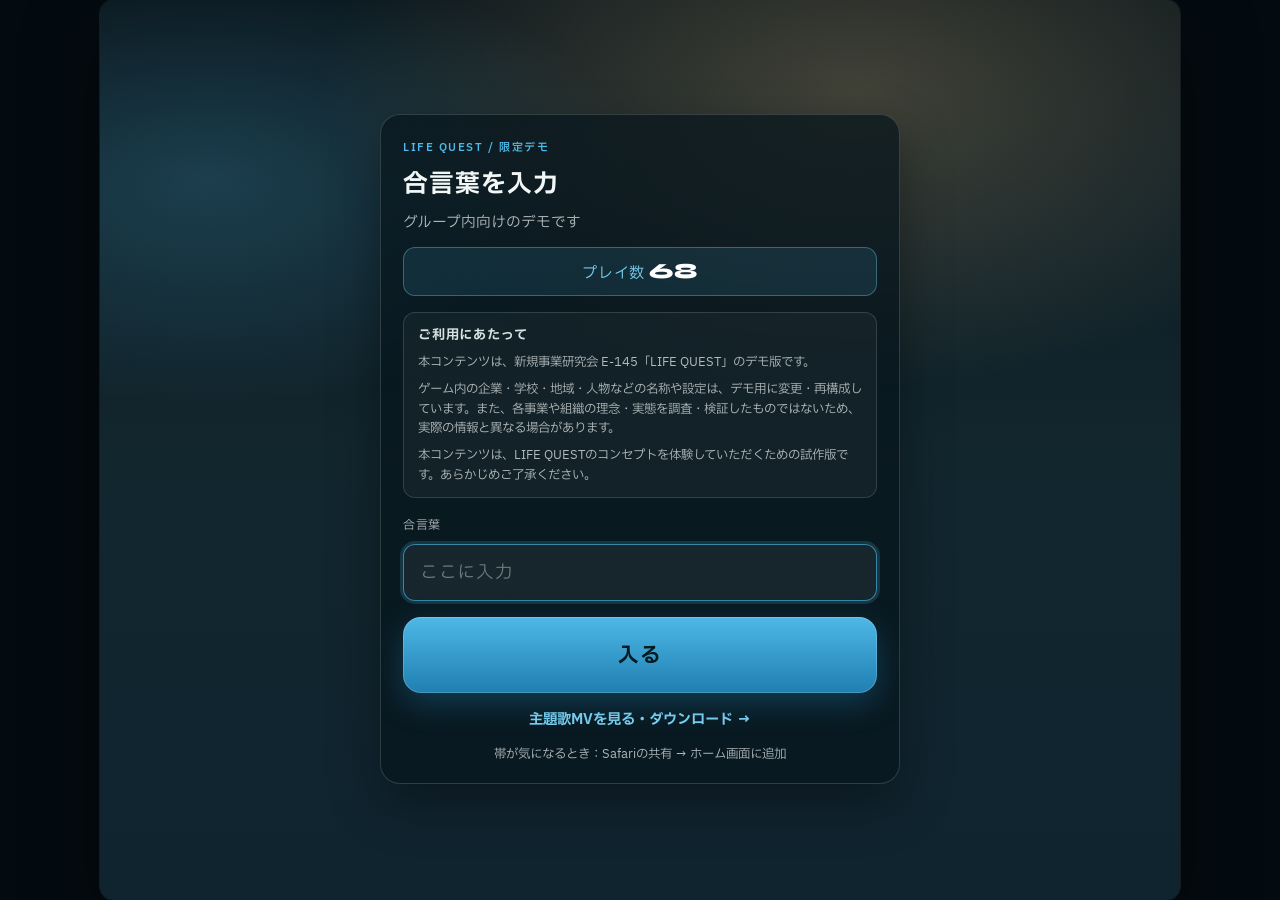
==== commit f87094a8: "Add files via upload" ====
--- a/index.html
+++ b/index.html
@@ -2,264 +2,514 @@
 <html lang="ja">
 <head>
   <meta charset="UTF-8" />
-  <meta name="viewport" content="width=device-width, initial-scale=1, viewport-fit=cover" />
-  <meta name="theme-color" content="#0a1f44" />
+  <meta name="viewport" content="width=device-width, initial-scale=1, maximum-scale=1, viewport-fit=cover, user-scalable=no" />
+  <meta name="screen-orientation" content="landscape" />
+  <meta name="mobile-web-app-capable" content="yes" />
   <meta name="apple-mobile-web-app-capable" content="yes" />
-  <meta name="description" content="LIFE QUEST × AI Collaboration Field Notes" />
-  <title>LIFE QUEST — Field Notes</title>
+  <meta name="apple-mobile-web-app-title" content="LIFE QUEST" />
+  <meta name="apple-mobile-web-app-status-bar-style" content="black-translucent" />
+  <meta name="theme-color" content="#040b10" />
+  <meta name="description" content="社会に出る前に、人生を何度でも試せる。LIFE QUEST デモ。" />
+  <title>LIFE QUEST</title>
+  <link rel="manifest" href="manifest.webmanifest?v=167" />
+  <link rel="apple-touch-icon" href="assets/icon-192.png?v=167" />
+  <link rel="icon" type="image/png" href="assets/icon-192.png?v=167" />
   <link rel="preconnect" href="https://fonts.googleapis.com" />
   <link rel="preconnect" href="https://fonts.gstatic.com" crossorigin />
-  <link href="https://fonts.googleapis.com/css2?family=IBM+Plex+Sans+JP:wght@400;500;600;700&display=swap" rel="stylesheet" />
-  <style>
-    :root {
-      --ink: #f4f8ff;
-      --muted: rgba(244, 248, 255, 0.74);
-      --soft: rgba(244, 248, 255, 0.52);
-      --blue: #3d7cff;
-      --blue-deep: #1e4fd6;
-      --panel: rgba(8, 24, 52, 0.58);
-      --line: rgba(180, 210, 255, 0.2);
-      --accent: #7eb6ff;
-      --danger: #ff8f9f;
-    }
-    * { box-sizing: border-box; }
-    html, body { margin: 0; min-height: 100%; }
-    body {
-      min-height: 100dvh;
-      color: var(--ink);
-      font-family: "IBM Plex Sans JP", "Hiragino Sans", "Noto Sans JP", sans-serif;
-      background: #061228;
-      overflow-x: hidden;
-    }
-    .stage {
-      position: relative;
-      min-height: 100dvh;
-      display: grid;
-      place-items: center;
-      padding: max(16px, env(safe-area-inset-top)) 16px max(20px, env(safe-area-inset-bottom));
-    }
-    .bg { position: fixed; inset: 0; z-index: 0; pointer-events: none; }
-    .bg-photo {
-      position: absolute; inset: 0; width: 100%; height: 100%;
-      object-fit: cover; object-position: center 35%;
-      filter: saturate(0.85) contrast(1.05) brightness(0.55);
-      transform: scale(1.04);
-      animation: drift 18s ease-in-out infinite alternate;
-    }
-    .bg::after {
-      content: "";
-      position: absolute; inset: 0;
-      background:
-        linear-gradient(180deg, rgba(6, 18, 40, 0.45) 0%, rgba(6, 18, 40, 0.22) 35%, rgba(6, 18, 40, 0.82) 100%),
-        radial-gradient(70% 55% at 75% 18%, rgba(61, 124, 255, 0.28), transparent 60%);
-    }
-    @keyframes drift {
-      from { transform: scale(1.04); }
-      to { transform: scale(1.08) translate3d(-1.2%, -1%, 0); }
-    }
-    .panel {
-      position: relative; z-index: 1; width: min(100%, 520px);
-      padding: 18px 16px; border: 1px solid var(--line); border-radius: 24px;
-      background: var(--panel); backdrop-filter: blur(14px); -webkit-backdrop-filter: blur(14px);
-      box-shadow: 0 24px 60px rgba(0,0,0,.42); text-align: center;
-      animation: rise .7s ease both;
-    }
-    @keyframes rise {
-      from { opacity: 0; transform: translateY(12px); }
-      to { opacity: 1; transform: translateY(0); }
-    }
-    .chip { margin: 0 0 10px; color: var(--accent); font-size: 11px; letter-spacing: .18em; font-weight: 700; }
-    .artist {
-      width: 100%; aspect-ratio: 16/9; margin: 0 auto 14px; border-radius: 18px; overflow: hidden;
-      border: 1px solid rgba(126,182,255,.28); box-shadow: 0 18px 40px rgba(0,0,0,.4); line-height: 0;
-    }
-    .artist img { width: 100%; height: 100%; object-fit: cover; object-position: center 30%; display: block; }
-    .brand {
-      margin: 0; font-size: clamp(1.55rem, 6.2vw, 2.05rem); font-weight: 700;
-      letter-spacing: .03em; line-height: 1.25; color: #f4f8ff;
-    }
-    .sub { margin: 0 0 8px; color: var(--soft); font-size: .78rem; letter-spacing: .18em; text-transform: uppercase; }
-    .lede { margin: 0 0 14px; color: var(--muted); font-size: .9rem; line-height: 1.7; }
-    .gate {
-      margin: 0 0 4px; padding: 14px; border-radius: 16px;
-      border: 1px solid rgba(126,182,255,.22); background: rgba(244,248,255,.05);
-      text-align: left;
-    }
-    .gate-label { margin: 0 0 8px; color: var(--soft); font-size: .68rem; letter-spacing: .12em; text-transform: uppercase; }
-    .gate-row { display: grid; grid-template-columns: 1fr auto; gap: 8px; }
-    .gate input {
-      width: 100%; min-width: 0; padding: 12px 14px; border-radius: 12px;
-      border: 1px solid rgba(126,182,255,.35); background: rgba(6,18,40,.55);
-      color: var(--ink); font: inherit; font-size: .95rem; outline: none;
-    }
-    .gate input:focus { border-color: rgba(126,182,255,.75); box-shadow: 0 0 0 3px rgba(61,124,255,.22); }
-    .gate-btn {
-      padding: 0 16px; border-radius: 12px; border: 1px solid rgba(126,182,255,.35);
-      color: #fff; font: inherit; font-weight: 600; cursor: pointer;
-      background: linear-gradient(135deg, var(--blue), var(--blue-deep));
-    }
-    .gate-msg { margin: 8px 0 0; min-height: 1.2em; color: var(--soft); font-size: .75rem; line-height: 1.5; }
-    .gate-msg.is-error { color: var(--danger); }
-    .locked-note { margin: 10px 0 0; color: var(--soft); font-size: .78rem; line-height: 1.6; text-align: center; }
-    .content[hidden], .gate[hidden] { display: none !important; }
-    .player-wrap {
-      margin: 0 0 12px; padding: 12px; border-radius: 16px;
-      border: 1px solid rgba(126,182,255,.22); background: rgba(244,248,255,.05); text-align: left;
-    }
-    .player-label { margin: 0 0 8px; color: var(--soft); font-size: .68rem; letter-spacing: .12em; text-transform: uppercase; }
-    audio { width: 100%; height: 40px; accent-color: var(--blue); }
-    .hint { margin: 8px 0 0; color: var(--soft); font-size: .72rem; line-height: 1.5; }
-    .actions { display: grid; gap: 10px; margin: 0 0 12px; }
-    .btn {
-      display: flex; align-items: center; justify-content: space-between; gap: 12px; width: 100%;
-      padding: 14px 16px; border-radius: 16px; border: 1px solid rgba(126,182,255,.35);
-      text-decoration: none; color: #fff;
-      background: linear-gradient(135deg, var(--blue), var(--blue-deep));
-      box-shadow: 0 14px 30px rgba(20,60,160,.35); text-align: left;
-    }
-    .btn strong { display: block; font-size: .95rem; }
-    .btn span span { display: block; margin-top: 3px; font-size: .75rem; opacity: .82; font-weight: 500; }
-    .btn em { font-style: normal; font-size: .75rem; opacity: .85; white-space: nowrap; }
-    .links { display: flex; flex-wrap: wrap; justify-content: center; gap: 10px 14px; margin: 0 0 8px; }
-    .links a {
-      color: rgba(244,248,255,.88); text-decoration: none;
-      border-bottom: 1px solid rgba(244,248,255,.28); font-size: .82rem;
-    }
-    .foot { margin: 10px 0 0; color: var(--soft); font-size: .72rem; line-height: 1.65; }
-    @media (prefers-reduced-motion: reduce) { .bg-photo, .panel { animation: none; } }
-  </style>
+  <link href="https://fonts.googleapis.com/css2?family=IBM+Plex+Sans+JP:wght@400;500;600;700&family=Syne:wght@600;700;800&display=swap" rel="stylesheet" />
+  <link rel="stylesheet" href="styles.css?v=187" />
 </head>
 <body>
-  <main class="stage">
-    <div class="bg" aria-hidden="true">
-      <img class="bg-photo" src="assets/field-notes/cover-with-qr.jpg" alt="" />
+  <div id="rotate-hint" class="rotate-hint" hidden>
+    <div class="rotate-hint-card">
+      <p class="rotate-hint-icon" aria-hidden="true">⟳</p>
+      <p class="rotate-hint-title">スマホを横にしてください</p>
+      <p class="rotate-hint-text">LIFE QUEST は横画面のビジュアルノベルです。<br />会社の景色がきちんと見えるように、横向きで遊んでください。</p>
+      <p class="rotate-hint-skip">タップしてこのまま進む</p>
     </div>
-    <section class="panel">
-      <p class="chip">AFTER THE INTERVIEW</p>
-      <div class="artist">
-        <img src="assets/field-notes/cover-with-qr.jpg" alt="LIFE QUEST × AI Collaboration" />
-      </div>
-      <h1 class="brand">Field Notes</h1>
-      <p class="sub">AI Collaboration</p>
-      <p class="lede">
-        インタビューで伝えきれなかったことをまとめた、思考の記録です。<br />
-        一般的な使い方紹介ではなく、実際の制作から抽出した共作の設計メモ。
+  </div>
+
+  <button type="button" id="fs-btn" class="fs-btn" hidden>全画面</button>
+
+  <div id="install-tip" class="install-tip" hidden>
+    <div class="install-tip-card">
+      <p class="install-tip-chip">帯を消して広く遊ぶ</p>
+      <h2 class="install-tip-title">ホーム画面に追加してください</h2>
+      <p class="install-tip-text">
+        iPhoneでは自動では出ません。<br />
+        <strong>Safari</strong>で開いたあと、<br />
+        下の <strong>共有ボタン（□↑）</strong> → <strong>ホーム画面に追加</strong>
       </p>
-
-      <form class="gate" id="gate" autocomplete="off">
-        <p class="gate-label">合言葉</p>
-        <div class="gate-row">
-          <input id="passInput" type="password" name="passphrase" inputmode="text" enterkeyhint="go" placeholder="合言葉を入力" aria-label="合言葉" required />
-          <button class="gate-btn" type="submit">開く</button>
-        </div>
-        <p class="gate-msg" id="gateMsg" role="status" aria-live="polite"></p>
-        <p class="locked-note">インタビュー参加者向けの聴き取りページです。<br />合言葉を入れると、ここで聴けます。</p>
+      <p class="install-tip-text small">追加したアイコンから開くと、上下の帯が消えて安定します。</p>
+      <button type="button" id="install-tip-ok" class="btn-start gate-btn">
+        <span class="btn-start-label">わかった</span>
+      </button>
+    </div>
+  </div>
+
+  <div id="gate" class="gate" hidden>
+    <div class="gate-card">
+      <p class="gate-chip">LIFE QUEST / 限定デモ</p>
+      <h1 class="gate-title">合言葉を入力</h1>
+      <p class="gate-note">グループ内向けのデモです</p>
+      <p class="gate-play-count" aria-live="polite">プレイ数 <strong id="gate-play-count">—</strong></p>
+      <section class="gate-notice" aria-label="ご利用にあたって">
+        <h2 class="gate-notice-title">ご利用にあたって</h2>
+        <p class="gate-notice-text">本コンテンツは、新規事業研究会 E-145「LIFE QUEST」のデモ版です。</p>
+        <p class="gate-notice-text">ゲーム内の企業・学校・地域・人物などの名称や設定は、デモ用に変更・再構成しています。また、各事業や組織の理念・実態を調査・検証したものではないため、実際の情報と異なる場合があります。</p>
+        <p class="gate-notice-text">本コンテンツは、LIFE QUESTのコンセプトを体験していただくための試作版です。あらかじめご了承ください。</p>
+      </section>
+      <form id="gate-form" class="gate-form" autocomplete="off">
+        <label class="gate-label" for="gate-input">合言葉</label>
+        <input id="gate-input" class="gate-input" type="text" inputmode="text" autocomplete="off" autocapitalize="none" spellcheck="false" placeholder="ここに入力" />
+        <p id="gate-error" class="gate-error" hidden>合言葉が違います</p>
+        <button type="submit" class="btn-start gate-btn">
+          <span class="btn-start-label">入る</span>
+        </button>
       </form>
-
-      <div class="content" id="unlockedContent" hidden>
-        <div class="player-wrap">
-          <p class="player-label">Listen here</p>
-          <!-- 軽量版のみ（約9MB）。大きいと Try Again になりやすい -->
-          <audio id="notesAudio" controls preload="none" playsinline controlslist="nodownload">
-            <source id="notesSource" data-src="assets/field-notes/field-notes-2-light.mp3" type="audio/mpeg" />
-          </audio>
-          <p class="hint">初回は読み込みに数秒かかることがあります。失敗したら下から保存して再生してください。</p>
-        </div>
-
-        <div class="actions">
-          <a class="btn" id="downloadBtn" href="#" download="AI-COLLABORATION-FIELD-NOTES-2.mp3">
-            <span>
-              <strong>Field Notes をダウンロード</strong>
-              <span>補足編（軽量MP3）</span>
-            </span>
-            <em>約 9 MB</em>
-          </a>
-        </div>
-      </div>
-
-      <nav class="links" aria-label="関連リンク">
-        <a href="https://nattsu0696.github.io/life-quest-demo/">ゲームデモ</a>
-        <a href="https://nattsu0696.github.io/life-quest-demo/theme.html">主題歌 MV</a>
-      </nav>
-      <p class="foot">
-        LIFE QUEST × AI Collaboration<br />
-        AIに作業を任せるのではなく、AIが成果を生み出せる構造を設計する。
-      </p>
+      <p class="gate-mv-link"><a href="theme.html?v=187">主題歌MVを見る・ダウンロード →</a></p>
+      <p class="gate-install-hint">帯が気になるとき：Safariの共有 → ホーム画面に追加</p>
+    </div>
+  </div>
+
+  <main id="app" class="app" hidden>
+    <!-- TITLE (確定キービジュアル) -->
+    <section id="screen-start" class="screen is-active" data-screen="start">
+      <div class="title-stage title-stage-kv">
+        <p class="title-demo-badge">DEMO</p>
+        <p class="title-play-badge" aria-live="polite">プレイ数 <strong id="play-count">—</strong></p>
+        <a class="title-mv-badge" href="theme.html?v=187">MVを見る</a>
+        <div class="title-kv" aria-hidden="true">
+          <img
+            class="title-kv-img title-kv-wide"
+            src="assets/kv-title-summer.jpg?v=161"
+            width="2164"
+            height="727"
+            alt=""
+            decoding="async"
+          />
+        </div>
+        <div class="title-frame title-frame-kv title-frame-dock">
+          <p class="lede title-dock-lede">社会に出る前に、人生を何度でも試せるゲーム</p>
+          <button type="button" class="btn-start btn-start-kv" id="btn-start" data-action="to-saves" aria-label="スタート">
+            <span class="btn-start-glow" aria-hidden="true"></span>
+            <span class="btn-start-label">▶ START</span>
+          </button>
+          <p class="title-mv-link"><a href="theme.html?v=187">主題歌MVを見る・ダウンロード</a></p>
+        </div>
+      </div>
+    </section>
+
+    <!-- SAVE SLOTS -->
+    <section id="screen-saves" class="screen" data-screen="saves" hidden>
+      <div class="meta-stage">
+        <header class="map-hud">
+          <button type="button" class="hud-btn" data-action="to-start">◀ TITLE</button>
+          <div class="hud-center">
+            <p class="brand-mini">LIFE QUEST</p>
+            <p class="hud-sub">SAVE DATA</p>
+          </div>
+          <span class="hud-chip">SLOT</span>
+        </header>
+        <div class="meta-panel">
+          <p class="meta-chip">セーブデータ</p>
+          <h2 class="meta-title">どのデータで進む？</h2>
+          <p class="meta-note">この端末のブラウザに保存されます。別のスマホには引き継がれません。</p>
+          <div id="save-slot-list" class="save-slot-list"></div>
+        </div>
+      </div>
+    </section>
+
+    <!-- PROFILE -->
+    <section id="screen-profile" class="screen" data-screen="profile" hidden>
+      <div class="meta-stage">
+        <header class="map-hud">
+          <button type="button" class="hud-btn" data-action="to-saves">◀ SAVE</button>
+          <div class="hud-center">
+            <p class="brand-mini">LIFE QUEST</p>
+            <p class="hud-sub">PROFILE</p>
+          </div>
+          <span class="hud-chip">START</span>
+        </header>
+        <div class="meta-panel">
+          <p class="meta-chip">自分の設定</p>
+          <h2 class="meta-title">どの年齢から始める？</h2>
+          <p class="meta-note">スタート年齢で、部屋の雰囲気と「外に出たとき」の選択肢が変わります。転職検討も、65歳からの第二の人生も試せます。</p>
+          <form id="profile-form" class="profile-form" autocomplete="off">
+            <label class="gate-label" for="profile-name">名前</label>
+            <input id="profile-name" class="gate-input profile-name-input" type="text" maxlength="12" placeholder="例：ナツ" />
+            <p class="gate-label">スタート年齢</p>
+            <div class="stage-grid" role="radiogroup" aria-label="スタート年齢">
+              <label class="trait-card">
+                <input type="radio" name="stage" value="junior" checked />
+                <span class="trait-card-body">
+                  <strong>高校受験前</strong>
+                  <small>15歳〜 ・ 高校の選択</small>
+                </span>
+              </label>
+              <label class="trait-card">
+                <input type="radio" name="stage" value="senior" />
+                <span class="trait-card-body">
+                  <strong>大学受験前</strong>
+                  <small>18歳〜 ・ 大学/専門/企業/移住</small>
+                </span>
+              </label>
+              <label class="trait-card">
+                <input type="radio" name="stage" value="grad" />
+                <span class="trait-card-body">
+                  <strong>大学卒業前後</strong>
+                  <small>22歳〜 ・ 企業/起業/移住</small>
+                </span>
+              </label>
+              <label class="trait-card">
+                <input type="radio" name="stage" value="adult" />
+                <span class="trait-card-body">
+                  <strong>就職後</strong>
+                  <small>28歳〜 ・ 企業/起業/移住</small>
+                </span>
+              </label>
+              <label class="trait-card">
+                <input type="radio" name="stage" value="elder" />
+                <span class="trait-card-body">
+                  <strong>第二の人生</strong>
+                  <small>65歳〜 ・ 働く/地域/趣味</small>
+                </span>
+              </label>
+            </div>
+            <p class="gate-label">性別</p>
+            <div class="gender-grid" role="radiogroup" aria-label="性別">
+              <label class="trait-card gender-card">
+                <input type="radio" name="gender" value="boy" />
+                <span class="trait-card-body gender-card-body">
+                  <img class="gender-avatar" src="assets/char-teen-boy.png?v=162" alt="" width="160" height="160" decoding="async" />
+                  <strong>男性</strong>
+                  <small>主人公を男性で</small>
+                </span>
+              </label>
+              <label class="trait-card gender-card">
+                <input type="radio" name="gender" value="girl" checked />
+                <span class="trait-card-body gender-card-body">
+                  <img class="gender-avatar" src="assets/char-teen-girl.png?v=162" alt="" width="160" height="160" decoding="async" />
+                  <strong>女性</strong>
+                  <small>主人公を女性で</small>
+                </span>
+              </label>
+            </div>
+            <p class="gate-label">いまの自分に近いのは？</p>
+            <div class="trait-grid" role="radiogroup" aria-label="得意な傾向">
+              <label class="trait-card">
+                <input type="radio" name="trait" value="study" checked />
+                <span class="trait-card-body">
+                  <strong>勉強が好き</strong>
+                  <small>知力が伸びやすい</small>
+                </span>
+              </label>
+              <label class="trait-card">
+                <input type="radio" name="trait" value="craft" />
+                <span class="trait-card-body">
+                  <strong>手を動かすのが好き</strong>
+                  <small>技術が伸びやすい</small>
+                </span>
+              </label>
+              <label class="trait-card">
+                <input type="radio" name="trait" value="social" />
+                <span class="trait-card-body">
+                  <strong>人と話すのが好き</strong>
+                  <small>社交性が伸びやすい</small>
+                </span>
+              </label>
+              <label class="trait-card">
+                <input type="radio" name="trait" value="brave" />
+                <span class="trait-card-body">
+                  <strong>新しいことに飛び込む</strong>
+                  <small>勇気が伸びやすい</small>
+                </span>
+              </label>
+            </div>
+            <p id="profile-error" class="gate-error" hidden>名前を入力してください</p>
+            <button type="button" id="profile-submit" class="btn-start gate-btn">
+              <span class="btn-start-label">この自分で始める</span>
+            </button>
+          </form>
+        </div>
+      </div>
+    </section>
+
+    <!-- HOME HUB (自分の部屋) -->
+    <section id="screen-hub" class="screen" data-screen="hub" hidden>
+      <div class="hub-stage">
+        <div id="hub-room-bg" class="hub-room-bg" aria-hidden="true"></div>
+        <div class="hub-room-shade" aria-hidden="true"></div>
+        <header class="map-hud hub-hud">
+          <button type="button" class="hud-btn" data-action="to-start">TITLE</button>
+          <div class="hud-center">
+            <p class="brand-mini">LIFE QUEST</p>
+            <p class="hud-sub">MY ROOM</p>
+          </div>
+          <button type="button" class="hud-btn" data-action="to-saves">SAVE</button>
+        </header>
+        <div class="hub-layout">
+          <aside class="hub-status">
+            <div class="hub-avatar-wrap">
+              <img id="hub-avatar" class="hub-avatar" src="assets/char-teen-girl.png?v=162" alt="" />
+            </div>
+            <p id="hub-name" class="hub-name">—</p>
+            <p id="hub-age" class="hub-age">15歳</p>
+            <p id="hub-room-label" class="hub-room-label">自分の部屋</p>
+            <p id="hub-room-hint" class="hub-room-hint">まだ始まったばかり</p>
+            <div id="hub-stats" class="hub-stats"></div>
+          </aside>
+          <div class="hub-actions">
+            <div id="hub-action-overlay" class="hub-action-overlay" hidden>
+              <div class="hub-action-card">
+                <img id="hub-action-img" class="hub-action-img" src="" alt="" />
+                <div class="hub-action-copy">
+                  <p id="hub-action-kicker" class="hub-action-kicker">ACTION</p>
+                  <h3 id="hub-action-title" class="hub-action-title"></h3>
+                  <p id="hub-action-text" class="hub-action-text"></p>
+                  <div id="hub-action-choices" class="hub-action-choices" hidden></div>
+                  <button type="button" id="hub-action-ok" class="btn-start hub-action-ok" hidden>
+                    <span class="btn-start-label">部屋に戻る</span>
+                  </button>
+                </div>
+              </div>
+            </div>
+            <p class="hub-actions-label">今日の行動</p>
+            <div class="hub-action-grid">
+              <button type="button" class="hub-action" data-hub-action="study">勉強する<span>知力↑</span></button>
+              <button type="button" class="hub-action" data-hub-action="craft">手を動かす<span>技術↑</span></button>
+              <button type="button" class="hub-action" data-hub-action="talk">人と話す<span>社交↑</span></button>
+              <button type="button" class="hub-action" data-hub-action="play">遊びに行く<span>社交↑</span></button>
+              <button type="button" class="hub-action" data-hub-action="brave">挑戦する<span>勇気↑</span></button>
+              <button type="button" class="hub-action" data-hub-action="rest">休む<span>体力↑</span></button>
+            </div>
+            <p id="hub-toast" class="hub-toast" hidden></p>
+            <button type="button" class="btn-start hub-map-btn" data-action="to-outside">
+              <span class="btn-start-label">外に出る</span>
+            </button>
+          </div>
+        </div>
+
+        <div id="hub-visitor-overlay" class="hub-visitor-overlay" hidden>
+          <div class="hub-visitor-stage">
+            <img id="hub-visitor-img" class="hub-visitor-img" src="" alt="" />
+            <div class="hub-visitor-balloon">
+              <p id="hub-visitor-name" class="hub-visitor-name"></p>
+              <p id="hub-visitor-text" class="hub-visitor-text"></p>
+              <div id="hub-visitor-choices" class="hub-visitor-choices" hidden></div>
+              <button type="button" id="hub-visitor-ok" class="btn-start hub-visitor-ok" hidden>
+                <span class="btn-start-label">わかった</span>
+              </button>
+            </div>
+          </div>
+        </div>
+      </div>
+    </section>
+
+    <!-- OUTSIDE (age-gated destinations) -->
+    <section id="screen-outside" class="screen" data-screen="outside" data-hub-escape hidden>
+      <div class="branch-stage outside-stage">
+        <header class="map-hud">
+          <button type="button" class="hud-btn" data-action="to-hub">◀ 部屋に戻る</button>
+          <div class="hud-center">
+            <p class="brand-mini">LIFE QUEST</p>
+            <p class="hud-sub">OUTSIDE</p>
+          </div>
+          <span class="hud-chip" id="outside-chip">GO</span>
+        </header>
+        <div class="branch-hero">
+          <img id="outside-portrait" class="branch-portrait" src="assets/char-guide.png" alt="" />
+          <div>
+            <p class="branch-kicker" id="outside-kicker">今日の外</p>
+            <h2 class="branch-title" id="outside-title">どこへ行く？</h2>
+            <p class="branch-note" id="outside-note">スタート年齢に応じた選択肢です</p>
+          </div>
+        </div>
+        <div id="outside-list" class="branch-list"></div>
+      </div>
+    </section>
+
+    <!-- LIFE MAP + PUNICON (legacy / unused entry) -->
+    <section id="screen-map" class="screen" data-screen="map" data-hub-escape hidden>
+      <div class="map-stage">
+        <header class="map-hud">
+          <div>
+            <p class="brand-mini">LIFE QUEST</p>
+            <p class="hud-sub">LIFE MAP</p>
+          </div>
+          <button type="button" class="hud-btn" data-action="to-hub">部屋に戻る</button>
+        </header>
+
+        <p class="map-guide" id="map-guide">ぷにコンで歩いて、建物に近づこう</p>
+
+        <div class="map-viewport" id="map-viewport">
+          <div class="map-world" id="map-world">
+            <div class="map-atmos" aria-hidden="true">
+              <div class="map-orb map-orb-a"></div>
+              <div class="map-orb map-orb-b"></div>
+              <div class="map-softlight"></div>
+            </div>
+            <div id="place-layer"></div>
+            <div id="player" class="map-player" aria-label="あなた">
+              <img class="map-player-img" src="assets/char-guide.png" alt="" />
+              <span class="map-player-name">YOU</span>
+            </div>
+          </div>
+        </div>
+
+        <div id="enter-prompt" class="enter-prompt" hidden>
+          <div class="enter-card">
+            <img id="enter-portrait" class="enter-portrait" src="assets/char-guide.png" alt="" />
+            <div class="enter-copy">
+              <p class="enter-kicker">分岐点に到着</p>
+              <p id="enter-title" class="enter-title"></p>
+              <p id="enter-hint" class="enter-hint"></p>
+              <button type="button" id="enter-btn" class="btn-start enter-btn">
+                <span class="btn-start-label">進路を選ぶ</span>
+              </button>
+            </div>
+          </div>
+        </div>
+
+        <div class="joystick-wrap" id="joystick-wrap">
+          <div class="joystick" id="joystick" aria-label="ぷにコン">
+            <div class="joystick-base">
+              <div class="joystick-knob" id="joystick-knob"></div>
+            </div>
+          </div>
+          <p class="joystick-caption">ぷにコン</p>
+        </div>
+      </div>
+    </section>
+
+    <!-- CATEGORY BRANCH (会社 / 県など) -->
+    <section id="screen-branch" class="screen" data-screen="branch" data-hub-escape hidden>
+      <div class="branch-stage">
+        <header class="map-hud">
+          <button type="button" class="hud-btn" data-action="to-outside">◀ 外</button>
+          <div class="hud-center">
+            <p class="brand-mini">LIFE QUEST</p>
+            <p class="hud-sub">BRANCH</p>
+            <span class="hud-chip hud-chip-inline" id="branch-chip">SELECT</span>
+          </div>
+          <button type="button" class="hud-btn" data-action="to-hub">部屋に戻る</button>
+        </header>
+
+        <div class="branch-hero">
+          <img id="branch-portrait" class="branch-portrait" src="assets/char-guide.png" alt="" />
+          <div>
+            <p class="branch-kicker" id="branch-kicker">次の分岐</p>
+            <h2 class="branch-title" id="branch-title">どれを試す？</h2>
+            <p class="branch-note" id="branch-note"></p>
+          </div>
+        </div>
+
+        <div id="branch-list" class="branch-list"></div>
+      </div>
+    </section>
+
+    <!-- PLAY (VN stage) -->
+    <section id="screen-play" class="screen" data-screen="play" hidden>
+      <div id="stage" class="vn-stage theme-bigco">
+        <div id="stage-bg" class="vn-bg" aria-hidden="true">
+          <div class="bg-sky"></div>
+          <div class="bg-far"></div>
+          <div class="bg-mid"></div>
+          <div class="bg-near"></div>
+          <div class="bg-glow"></div>
+          <div id="stage-bg-photo" class="bg-photo" hidden></div>
+        </div>
+        <div class="vn-grade" aria-hidden="true"></div>
+        <div class="vn-fx" aria-hidden="true"></div>
+        <div class="vn-grain" aria-hidden="true"></div>
+
+        <div id="life-event-overlay" class="life-event-overlay" hidden>
+          <div class="life-event-flash" aria-hidden="true"></div>
+          <div class="life-event-card">
+            <p id="life-event-label" class="life-event-label">LIFE EVENT</p>
+            <span id="life-event-icon" class="life-event-icon" aria-hidden="true">!</span>
+            <h2 id="life-event-title" class="life-event-title"></h2>
+            <p id="life-event-text" class="life-event-text"></p>
+            <button type="button" id="life-event-btn" class="life-event-btn">
+              イベントを見る
+            </button>
+          </div>
+        </div>
+
+        <header class="hud">
+          <button type="button" class="hud-btn" data-action="to-back">◀ 戻る</button>
+          <div class="hud-center">
+            <p id="path-label" class="hud-quest">QUEST</p>
+            <p id="scene-kicker" class="hud-chip hud-chip-inline">SCENE</p>
+            <div class="hud-dots" aria-hidden="true">
+              <span id="dot-0" class="dot is-on"></span>
+              <span id="dot-1" class="dot"></span>
+              <span id="dot-2" class="dot"></span>
+            </div>
+          </div>
+          <button type="button" class="hud-btn" data-action="to-hub">部屋に戻る</button>
+        </header>
+
+        <div class="actor-layer">
+          <div id="actor" class="actor actor-photo">
+            <div class="actor-shadow"></div>
+            <img id="actor-img" class="actor-img" src="assets/char-guide.png" alt="案内役" />
+            <p id="actor-tag" class="actor-tag">案内役</p>
+          </div>
+        </div>
+
+        <div class="vn-bottom">
+          <div id="choice-list" class="choice-panel" hidden></div>
+
+          <button type="button" id="dialogue-box" class="dialogue-box" aria-live="polite">
+            <div class="dialogue-top">
+              <span id="nameplate" class="nameplate">SYSTEM</span>
+              <span class="dialogue-deco">LIFE QUEST</span>
+            </div>
+            <p id="dialogue-text" class="dialogue-text"></p>
+            <span id="dialogue-cursor" class="dialogue-cursor">▼</span>
+          </button>
+        </div>
+      </div>
+    </section>
+
+    <!-- RESULT -->
+    <section id="screen-result" class="screen" data-screen="result" hidden>
+      <div id="result-stage" class="result-stage">
+        <div class="result-bg" aria-hidden="true"></div>
+        <div id="result-burst" class="result-burst" aria-hidden="true"></div>
+        <div class="result-panel">
+          <div class="result-scroll">
+            <div class="clear-hero" aria-live="polite">
+              <p class="clear-stamp">QUEST CLEAR</p>
+              <p class="clear-sub">体験完了</p>
+              <p id="result-path" class="clear-path"></p>
+            </div>
+            <p id="result-kicker" class="result-kicker"></p>
+            <h2 id="result-title" class="result-title"></h2>
+            <p id="result-body" class="result-body"></p>
+
+            <div class="reality-block">
+              <p class="reality-label">▶ 次は、現実へ</p>
+              <p class="reality-copy">ゲームで終わらせない。もっと知りたくなったら、本物の体験へ。</p>
+              <div id="reality-actions" class="reality-actions"></div>
+            </div>
+
+            <div class="result-footer">
+              <button type="button" class="btn-start result-nav-btn" data-action="to-back" aria-label="一覧に戻る（地点を残す）">
+                <span class="btn-start-label">一覧に戻る</span>
+              </button>
+              <button type="button" class="hud-btn result-nav-btn" data-action="to-hub">部屋に戻る</button>
+              <button type="button" class="hud-btn result-nav-btn" data-action="to-start">TITLE</button>
+            </div>
+          </div>
+        </div>
+      </div>
     </section>
   </main>
-  <script>
-    (function () {
-      var AUDIO_SRC = "assets/field-notes/field-notes-2-light.mp3";
-      var STORAGE_KEY = "lq-fieldnotes-unlocked-v1";
-      // "わたぴー" の簡易ハッシュ（ソースを見れば分かる程度のカジュアル保護）
-      var EXPECTED = "04fa0e7ba829260b";
-
-      function normalize(s) {
-        return String(s || "")
-          .normalize("NFKC")
-          .replace(/\s+/g, "")
-          .toLowerCase();
-      }
-
-      function simpleHash(str) {
-        var h = 2166136261;
-        for (var i = 0; i < str.length; i++) {
-          h ^= str.charCodeAt(i);
-          h = Math.imul(h, 16777619);
-        }
-        return (h >>> 0).toString(16).padStart(8, "0") +
-          ((h * 2654435761) >>> 0).toString(16).padStart(8, "0");
-      }
-
-      var gate = document.getElementById("gate");
-      var content = document.getElementById("unlockedContent");
-      var input = document.getElementById("passInput");
-      var msg = document.getElementById("gateMsg");
-      var audio = document.getElementById("notesAudio");
-      var source = document.getElementById("notesSource");
-      var downloadBtn = document.getElementById("downloadBtn");
-
-      function unlock(persist) {
-        gate.hidden = true;
-        content.hidden = false;
-        source.src = AUDIO_SRC;
-        downloadBtn.href = AUDIO_SRC;
-        audio.load();
-        if (persist) {
-          try { sessionStorage.setItem(STORAGE_KEY, "1"); } catch (e) {}
-        }
-        msg.textContent = "";
-        msg.classList.remove("is-error");
-      }
-
-      function fail(text) {
-        msg.textContent = text;
-        msg.classList.add("is-error");
-        input.focus();
-        input.select();
-      }
-
-      try {
-        if (sessionStorage.getItem(STORAGE_KEY) === "1") unlock(false);
-      } catch (e) {}
-
-      gate.addEventListener("submit", function (ev) {
-        ev.preventDefault();
-        var value = normalize(input.value);
-        if (!value) {
-          fail("合言葉を入力してください。");
-          return;
-        }
-        if (simpleHash(value) === EXPECTED) {
-          unlock(true);
-        } else {
-          fail("合言葉が違います。もう一度どうぞ。");
-        }
-      });
-
-      // 期待値の生成確認用（開発時のみ）: simpleHash(normalize("わたぴー"))
-      // 現在の EXPECTED は「わたぴー」向け
-    })();
-  </script>
+
+  <script src="counters.js?v=187"></script>
+  <script src="content.js?v=187"></script>
+  <script src="app.js?v=187"></script>
 </body>
 </html>
--- a/styles.css
+++ b/styles.css
@@ -0,0 +1,4127 @@
+:root {
+  --ink: #07151c;
+  --panel: rgba(7, 21, 28, 0.82);
+  --panel-border: rgba(232, 244, 242, 0.18);
+  --text: #f2f7f6;
+  --muted: rgba(242, 247, 246, 0.72);
+  /* 旧緑→水色アクセント（暗い画面の見やすさは維持） */
+  --accent: #4eb8e6;
+  --accent-soft: #7ad0f2;
+  --accent-deep: #1f7fb0;
+  --accent-2: #f0b35a;
+  --danger: #ff7a6e;
+  --font-sans: "IBM Plex Sans JP", "Hiragino Sans", "Noto Sans JP", sans-serif;
+  --font-display: "Syne", "IBM Plex Sans JP", sans-serif;
+  --safe-top: max(12px, env(safe-area-inset-top));
+  --safe-bottom: max(14px, env(safe-area-inset-bottom));
+}
+
+*,
+*::before,
+*::after { box-sizing: border-box; }
+
+/* ゲーム内はスクロールバーを出さない（PCっぽさ防止） */
+* {
+  scrollbar-width: none;
+  -ms-overflow-style: none;
+}
+*::-webkit-scrollbar {
+  width: 0 !important;
+  height: 0 !important;
+  display: none !important;
+  background: transparent;
+}
+
+html, body {
+  margin: 0;
+  width: 100%;
+  height: 100%;
+  min-height: 100%;
+  min-height: 100dvh;
+  background: #040b10;
+  color: var(--text);
+  font-family: var(--font-sans);
+  -webkit-font-smoothing: antialiased;
+  overflow: hidden;
+  overscroll-behavior: none;
+  touch-action: manipulation;
+  -webkit-tap-highlight-color: transparent;
+}
+
+/* iOSホーム画面起動：キーボード後に position:fixed だと画面が固まるので使わない */
+
+button {
+  font: inherit;
+  color: inherit;
+  border: 0;
+  background: none;
+  cursor: pointer;
+}
+
+.app {
+  position: fixed;
+  inset: 0;
+  width: 100%;
+  height: 100%;
+  max-height: 100dvh;
+  max-width: none;
+  margin: 0;
+  overflow: hidden;
+}
+
+/* 横画面は PC / iPhone とも 16:9 のゲーム枠に揃える（比率差でレイアウトが崩れないように） */
+@media (orientation: landscape) {
+  html:not(.is-standalone):not(.is-fullscreen) body {
+    min-height: 100dvh;
+    display: grid;
+    place-items: center;
+    background:
+      radial-gradient(60% 50% at 50% 40%, rgba(78, 184, 230, 0.1), transparent 55%),
+      #040b10;
+  }
+
+  html:not(.is-standalone):not(.is-fullscreen) .app,
+  html:not(.is-standalone):not(.is-fullscreen) .gate {
+    position: relative;
+    inset: auto;
+    width: min(100vw, calc(100dvh * 16 / 9), 1080px);
+    height: min(100dvh, calc(100vw * 9 / 16), 92dvh);
+    max-width: 1080px;
+    margin: 0;
+    border-radius: 0;
+    overflow: hidden;
+    box-shadow: none;
+  }
+}
+
+/* PCだけ枠の見た目を少し整える */
+@media (hover: hover) and (pointer: fine) and (min-width: 900px) and (orientation: landscape) {
+  html:not(.is-standalone):not(.is-fullscreen) .app,
+  html:not(.is-standalone):not(.is-fullscreen) .gate {
+    width: min(96vw, 1080px);
+    height: min(92dvh, calc(min(96vw, 1080px) * 9 / 16));
+    border-radius: 14px;
+    box-shadow:
+      0 0 0 1px rgba(255, 255, 255, 0.08),
+      0 28px 70px rgba(0, 0, 0, 0.55);
+  }
+
+  /* セーブ／プロフィールは縦長フォームなので 16:9 に閉じ込めない */
+  html:not(.is-standalone):not(.is-fullscreen) .app.is-form-screen {
+    width: min(96vw, 640px);
+    height: min(96dvh, 900px);
+    max-height: 96dvh;
+  }
+
+  html:not(.is-standalone):not(.is-fullscreen) .fs-btn,
+  html:not(.is-standalone):not(.is-fullscreen) .install-tip {
+    display: none !important;
+  }
+}
+
+@media (orientation: landscape) {
+  html:not(.is-standalone):not(.is-fullscreen) .app.is-form-screen {
+    width: min(100vw, 640px);
+    height: min(96dvh, 900px);
+    max-height: 96dvh;
+  }
+}
+
+.app[hidden],
+.gate[hidden],
+.rotate-hint[hidden],
+.install-tip[hidden],
+.screen[hidden] {
+  display: none !important;
+}
+
+html:fullscreen,
+html:-webkit-full-screen {
+  background: #040b10;
+}
+
+html:fullscreen body,
+html:-webkit-full-screen body,
+html:fullscreen .app,
+html:-webkit-full-screen .app,
+html:fullscreen .gate,
+html:-webkit-full-screen .gate {
+  width: 100%;
+  max-width: none;
+  min-height: 100%;
+  height: 100%;
+}
+
+.fs-btn {
+  position: fixed;
+  right: max(12px, env(safe-area-inset-right));
+  bottom: max(12px, env(safe-area-inset-bottom));
+  z-index: 12000;
+  padding: 10px 14px;
+  border-radius: 999px;
+  border: 1px solid rgba(232, 244, 242, 0.28);
+  background: rgba(7, 21, 28, 0.88);
+  color: #dff7f1;
+  font-size: 0.82rem;
+  font-weight: 700;
+  letter-spacing: 0.06em;
+  box-shadow: 0 8px 20px rgba(0, 0, 0, 0.35);
+}
+
+.fs-btn[hidden] {
+  display: none !important;
+}
+
+html.is-standalone .fs-btn,
+html.is-fullscreen .fs-btn {
+  display: none !important;
+}
+
+.install-tip {
+  position: fixed;
+  inset: 0;
+  z-index: 13000;
+  display: grid;
+  place-items: center;
+  padding: 20px;
+  background: rgba(4, 11, 16, 0.78);
+}
+
+.install-tip[hidden] {
+  display: none !important;
+}
+
+.install-tip-card {
+  width: min(100%, 380px);
+  padding: 22px 20px 18px;
+  border-radius: 18px;
+  border: 1px solid rgba(232, 244, 242, 0.18);
+  background: rgba(7, 21, 28, 0.96);
+}
+
+.install-tip-chip {
+  margin: 0 0 8px;
+  color: var(--accent);
+  font-size: 11px;
+  letter-spacing: 0.12em;
+  font-weight: 700;
+}
+
+.install-tip-title {
+  margin: 0 0 10px;
+  font-size: 1.2rem;
+  font-weight: 800;
+}
+
+.install-tip-text {
+  margin: 0 0 10px;
+  color: var(--muted);
+  font-size: 0.92rem;
+  line-height: 1.55;
+}
+
+.install-tip-text.small {
+  font-size: 0.82rem;
+  margin-bottom: 14px;
+}
+
+.install-tip-text strong {
+  color: #f2f7f6;
+}
+
+.gate-install-hint {
+  margin: 14px 0 0;
+  color: var(--muted);
+  font-size: 0.78rem;
+  line-height: 1.45;
+  text-align: center;
+}
+
+/* ========== ROTATE HINT (縦持ち時) ========== */
+.rotate-hint {
+  position: fixed;
+  inset: 0;
+  z-index: 9000;
+  display: grid;
+  place-items: center;
+  padding: 28px;
+  background:
+    radial-gradient(circle at 50% 40%, rgba(78, 184, 230, 0.18), transparent 45%),
+    rgba(4, 11, 16, 0.78);
+  cursor: pointer;
+}
+
+.rotate-hint-card {
+  max-width: 320px;
+  text-align: center;
+  color: #f2f7f6;
+}
+
+.rotate-hint-icon {
+  margin: 0 0 12px;
+  font-size: 2.8rem;
+  color: var(--accent);
+  animation: rotateHintSpin 2.4s ease-in-out infinite;
+}
+
+.rotate-hint-title {
+  margin: 0 0 10px;
+  font-family: var(--font-display);
+  font-size: 1.35rem;
+  font-weight: 800;
+  letter-spacing: 0.04em;
+}
+
+.rotate-hint-text {
+  margin: 0;
+  font-size: 0.92rem;
+  line-height: 1.7;
+  color: rgba(242, 247, 246, 0.78);
+}
+
+@keyframes rotateHintSpin {
+  0%, 100% { transform: rotate(0deg); }
+  40% { transform: rotate(90deg); }
+  60% { transform: rotate(90deg); }
+}
+
+/* ========== GATE (合言葉) ========== */
+.gate {
+  position: fixed;
+  inset: 0;
+  z-index: 5000;
+  width: 100%;
+  height: 100%;
+  min-height: 100dvh;
+  max-width: none;
+  margin: 0;
+  display: grid;
+  place-items: center;
+  padding: var(--safe-top) 24px var(--safe-bottom);
+  overflow: auto;
+  background:
+    radial-gradient(90% 60% at 70% 10%, rgba(255, 210, 140, 0.22), transparent 55%),
+    radial-gradient(80% 50% at 10% 20%, rgba(78, 184, 230, 0.22), transparent 50%),
+    linear-gradient(180deg, #0a161c 0%, #12262e 50%, #102430 100%);
+  color: var(--text);
+}
+
+.gate-card {
+  width: min(100%, 520px);
+  max-height: min(92dvh, 720px);
+  overflow: auto;
+  padding: 24px 22px 20px;
+  border-radius: 20px;
+  border: 1px solid rgba(232, 244, 242, 0.16);
+  background: rgba(7, 21, 28, 0.72);
+  box-shadow: 0 20px 50px rgba(0, 0, 0, 0.35);
+}
+
+.gate-chip {
+  margin: 0 0 10px;
+  font-size: 11px;
+  letter-spacing: 0.14em;
+  color: var(--accent);
+  font-weight: 600;
+}
+
+.gate-title {
+  margin: 0 0 8px;
+  font-family: var(--font-display);
+  font-size: 1.55rem;
+  font-weight: 800;
+  letter-spacing: 0.04em;
+}
+
+.gate-note {
+  margin: 0 0 14px;
+  color: var(--muted);
+  font-size: 0.92rem;
+  line-height: 1.5;
+}
+
+.gate-play-count {
+  margin: 0 0 16px;
+  padding: 10px 14px;
+  border-radius: 12px;
+  border: 1px solid rgba(122, 208, 242, 0.35);
+  background: rgba(78, 184, 230, 0.12);
+  color: var(--accent-soft, #7ad0f2);
+  font-size: 0.95rem;
+  letter-spacing: 0.04em;
+  text-align: center;
+}
+
+.gate-play-count strong {
+  font-family: var(--font-display, inherit);
+  font-size: 1.35rem;
+  font-weight: 800;
+  color: #fff;
+}
+
+.gate-notice {
+  margin: 0 0 18px;
+  padding: 12px 14px;
+  border-radius: 12px;
+  border: 1px solid rgba(232, 244, 242, 0.14);
+  background: rgba(255, 255, 255, 0.04);
+  text-align: left;
+}
+
+.gate-notice-title {
+  margin: 0 0 8px;
+  font-size: 0.82rem;
+  font-weight: 700;
+  letter-spacing: 0.06em;
+  color: rgba(232, 244, 242, 0.92);
+}
+
+.gate-notice-text {
+  margin: 0 0 8px;
+  color: var(--muted);
+  font-size: 0.78rem;
+  line-height: 1.55;
+}
+
+.gate-notice-text:last-child {
+  margin-bottom: 0;
+}
+
+.gate-form {
+  display: grid;
+  gap: 10px;
+}
+
+.gate-label {
+  font-size: 12px;
+  color: var(--muted);
+  letter-spacing: 0.06em;
+}
+
+.gate-input {
+  width: 100%;
+  padding: 14px 16px;
+  border-radius: 12px;
+  border: 1px solid rgba(232, 244, 242, 0.22);
+  background: rgba(255, 255, 255, 0.06);
+  color: var(--text);
+  font: inherit;
+  font-size: 1.1rem;
+  letter-spacing: 0.12em;
+  outline: none;
+}
+
+.gate-input::placeholder {
+  color: rgba(242, 247, 246, 0.4);
+  letter-spacing: 0.04em;
+}
+
+.gate-input:focus {
+  border-color: rgba(78, 184, 230, 0.65);
+  box-shadow: 0 0 0 3px rgba(78, 184, 230, 0.18);
+}
+
+.gate-error {
+  margin: 0;
+  color: var(--danger);
+  font-size: 0.88rem;
+}
+
+.gate-btn {
+  margin-top: 6px;
+  width: 100%;
+}
+
+/* ========== SAVE / PROFILE ========== */
+.meta-stage {
+  height: 100%;
+  min-height: 0;
+  display: flex;
+  flex-direction: column;
+  overflow: auto;
+  padding: max(8px, env(safe-area-inset-top)) 14px max(8px, env(safe-area-inset-bottom));
+  background:
+    radial-gradient(90% 60% at 80% 0%, rgba(255, 210, 140, 0.14), transparent 50%),
+    radial-gradient(70% 50% at 10% 20%, rgba(78, 184, 230, 0.14), transparent 45%),
+    linear-gradient(180deg, #07151c 0%, #10242c 55%, #0f2834 100%);
+  color: var(--text);
+}
+
+.meta-stage .map-hud {
+  flex: 0 0 auto;
+}
+
+.meta-panel {
+  flex: 1;
+  width: min(100%, 560px);
+  margin: 8px auto 0;
+  padding: 18px 16px 20px;
+  border-radius: 18px;
+  border: 1px solid rgba(232, 244, 242, 0.14);
+  background: rgba(7, 21, 28, 0.72);
+  overflow: auto;
+}
+
+.meta-chip {
+  margin: 0 0 6px;
+  font-size: 11px;
+  letter-spacing: 0.14em;
+  color: var(--accent);
+  font-weight: 600;
+}
+
+.meta-title {
+  margin: 0 0 8px;
+  font-family: var(--font-display);
+  font-size: 1.35rem;
+  font-weight: 800;
+}
+
+.meta-note {
+  margin: 0 0 16px;
+  color: var(--muted);
+  font-size: 0.88rem;
+  line-height: 1.55;
+}
+
+.save-slot-list {
+  display: grid;
+  gap: 10px;
+}
+
+.save-slot {
+  display: grid;
+  grid-template-columns: 1fr auto;
+  gap: 10px;
+  align-items: center;
+  padding: 14px;
+  border-radius: 14px;
+  border: 1px solid rgba(232, 244, 242, 0.14);
+  background: rgba(255, 255, 255, 0.04);
+}
+
+.save-slot-main {
+  min-width: 0;
+}
+
+.save-slot-index {
+  margin: 0 0 4px;
+  font-size: 11px;
+  letter-spacing: 0.12em;
+  color: var(--accent-2);
+}
+
+.save-slot-name {
+  margin: 0 0 4px;
+  font-size: 1.05rem;
+  font-weight: 700;
+}
+
+.save-slot-meta {
+  margin: 0;
+  font-size: 0.8rem;
+  color: var(--muted);
+  line-height: 1.4;
+}
+
+.save-slot-actions {
+  display: grid;
+  gap: 6px;
+  min-width: 104px;
+}
+
+.save-slot-actions .hud-btn,
+.save-slot-actions .btn-start {
+  width: 100%;
+  min-height: 36px;
+  padding: 8px 10px;
+  font-size: 0.82rem;
+}
+
+.save-slot-actions .btn-start .btn-start-label {
+  font-size: 0.82rem;
+}
+
+.save-slot.is-empty .save-slot-name {
+  color: var(--muted);
+  font-weight: 500;
+}
+
+.profile-form {
+  display: grid;
+  gap: 10px;
+}
+
+.profile-name-input {
+  letter-spacing: 0.04em;
+  margin-bottom: 4px;
+}
+
+.trait-grid {
+  display: grid;
+  grid-template-columns: 1fr 1fr;
+  gap: 8px;
+}
+
+.trait-card {
+  position: relative;
+  display: block;
+  cursor: pointer;
+}
+
+.trait-card input {
+  position: absolute;
+  opacity: 0;
+  pointer-events: none;
+}
+
+.trait-card-body {
+  display: grid;
+  gap: 4px;
+  min-height: 72px;
+  padding: 12px;
+  border-radius: 12px;
+  border: 1px solid rgba(232, 244, 242, 0.16);
+  background: rgba(255, 255, 255, 0.04);
+  transition: border-color 0.15s ease, background 0.15s ease;
+}
+
+.trait-card-body strong {
+  font-size: 0.92rem;
+}
+
+.trait-card-body small {
+  color: var(--muted);
+  font-size: 0.75rem;
+  line-height: 1.35;
+}
+
+.trait-card input:checked + .trait-card-body,
+.trait-card.is-selected .trait-card-body {
+  border-color: rgba(78, 184, 230, 0.7);
+  background: rgba(78, 184, 230, 0.12);
+}
+
+.gender-grid {
+  display: grid;
+  grid-template-columns: 1fr 1fr;
+  gap: 8px;
+  margin-bottom: 4px;
+}
+
+.gender-card-body {
+  justify-items: center;
+  text-align: center;
+  min-height: 0;
+  padding: 10px 10px 12px;
+  gap: 6px;
+}
+
+.gender-avatar {
+  display: block;
+  width: min(100%, 96px);
+  height: auto;
+  aspect-ratio: 1 / 1;
+  object-fit: contain;
+  object-position: center bottom;
+  border-radius: 14px;
+  background:
+    radial-gradient(circle at 50% 80%, rgba(78, 184, 230, 0.18), transparent 62%),
+    rgba(255, 255, 255, 0.04);
+  pointer-events: none;
+}
+
+.stage-grid {
+  display: grid;
+  grid-template-columns: 1fr 1fr;
+  gap: 8px;
+  margin-bottom: 8px;
+}
+
+.stage-grid .trait-card-body {
+  min-height: 58px;
+  padding: 10px 12px;
+}
+
+/* 5つ目（65歳〜）が半幅のまま残らないよう全幅にする */
+.stage-grid > .trait-card:last-child {
+  grid-column: 1 / -1;
+}
+
+/* ========== HOME HUB ========== */
+#screen-hub.is-active {
+  display: block !important;
+}
+
+.hub-stage {
+  position: relative;
+  width: 100%;
+  height: 100%;
+  min-height: 0;
+  max-height: 100%;
+  overflow: hidden;
+  color: var(--text);
+}
+
+.hub-room-bg {
+  position: absolute;
+  inset: 0;
+  background-size: cover;
+  background-position: center center;
+  background-repeat: no-repeat;
+  filter: none;
+  transform: none;
+  transition: opacity 0.35s ease;
+}
+
+.hub-room-shade {
+  position: absolute;
+  inset: 0;
+  /* 右のステータス下だけ暗く、左の机まわりははっきり見せる */
+  background:
+    linear-gradient(270deg, rgba(4, 12, 16, 0.88) 0%, rgba(4, 12, 16, 0.55) 28%, rgba(4, 12, 16, 0.12) 48%, transparent 62%),
+    linear-gradient(180deg, rgba(4, 12, 16, 0.25) 0%, transparent 22%, transparent 78%, rgba(4, 12, 16, 0.28) 100%);
+  pointer-events: none;
+}
+
+.hub-hud {
+  position: relative;
+  z-index: 2;
+  padding: var(--safe-top) 14px 0;
+}
+
+.hub-layout {
+  position: relative;
+  z-index: 2;
+  display: grid;
+  grid-template-columns: 1fr minmax(140px, 30%);
+  gap: 10px;
+  padding: 6px 12px max(8px, env(safe-area-inset-bottom));
+  height: calc(100% - 52px);
+  max-height: calc(100% - 52px);
+  align-items: end;
+  box-sizing: border-box;
+}
+
+.hub-status {
+  grid-column: 2;
+  grid-row: 1;
+  align-self: stretch;
+  max-height: 100%;
+  overflow: auto;
+  padding: 10px 10px;
+  border-radius: 14px;
+  border: 1px solid rgba(232, 244, 242, 0.18);
+  background: rgba(7, 21, 28, 0.92);
+}
+
+.hub-avatar-wrap {
+  width: 58px;
+  height: 58px;
+  margin: 0 auto 8px;
+  border-radius: 50%;
+  overflow: hidden;
+  border: 2px solid rgba(255, 255, 255, 0.85);
+  box-shadow: 0 6px 14px rgba(0, 0, 0, 0.25);
+}
+
+.hub-avatar {
+  width: 100%;
+  height: 100%;
+  object-fit: cover;
+  object-position: center 18%;
+  display: block;
+}
+
+.hub-name {
+  margin: 0;
+  text-align: center;
+  font-weight: 700;
+  font-size: 0.95rem;
+}
+
+.hub-age,
+.hub-room-label,
+.hub-room-hint {
+  margin: 2px 0 0;
+  text-align: center;
+  font-size: 0.72rem;
+  color: var(--muted);
+}
+
+.hub-room-label {
+  margin-top: 10px;
+  color: var(--accent-2);
+  font-weight: 700;
+  letter-spacing: 0.04em;
+}
+
+.hub-stats {
+  display: grid;
+  gap: 4px;
+  margin-top: 8px;
+}
+
+.hub-stat-row {
+  display: grid;
+  grid-template-columns: 44px 1fr 24px;
+  gap: 5px;
+  align-items: center;
+  font-size: 0.68rem;
+}
+
+.hub-stat-row span:first-child {
+  color: var(--muted);
+}
+
+.hub-stat-bar {
+  height: 7px;
+  border-radius: 999px;
+  background: rgba(255, 255, 255, 0.08);
+  overflow: hidden;
+}
+
+.hub-stat-bar i {
+  display: block;
+  height: 100%;
+  border-radius: inherit;
+  background: linear-gradient(90deg, #5ec9ef, #f0b35a);
+  width: 0;
+  transition: width 0.35s ease;
+}
+
+.hub-actions {
+  grid-column: 1;
+  grid-row: 1;
+  position: relative;
+  display: flex;
+  flex-direction: column;
+  gap: 5px;
+  padding: 0;
+  border: 0;
+  background: transparent;
+  align-self: end;
+  width: min(100%, 420px);
+  justify-self: start;
+  max-height: 100%;
+  z-index: 6;
+}
+
+/* 行動実行パネル：ボタン群の直上に表示 */
+.hub-action-overlay {
+  position: relative;
+  inset: auto;
+  z-index: 8;
+  display: block;
+  padding: 0;
+  margin: 0 0 2px;
+  background: transparent;
+  order: -1;
+  flex: 0 1 auto;
+  min-height: 0;
+}
+
+.hub-action-overlay[hidden] {
+  display: none !important;
+}
+
+.hub-action-card {
+  width: 100%;
+  max-height: min(46vh, 300px);
+  border-radius: 12px;
+  overflow: hidden;
+  border: 1px solid rgba(232, 244, 242, 0.22);
+  background: rgba(7, 21, 28, 0.96);
+  box-shadow: 0 12px 24px rgba(0, 0, 0, 0.4);
+  animation: hubActionIn 0.28s ease both;
+  display: flex;
+  flex-direction: column;
+}
+
+@keyframes hubActionIn {
+  from { opacity: 0; transform: translateY(8px) scale(0.98); }
+  to { opacity: 1; transform: none; }
+}
+
+.hub-action-img {
+  display: block;
+  width: 100%;
+  height: auto;
+  max-height: min(18vh, 140px);
+  aspect-ratio: 16 / 9;
+  object-fit: cover;
+  object-position: center;
+  background: #102028;
+  flex: 0 0 auto;
+}
+
+.hub-action-copy {
+  padding: 8px 10px 10px;
+  min-height: 0;
+  overflow: auto;
+}
+
+.hub-action-kicker {
+  margin: 0 0 2px;
+  font-size: 10px;
+  letter-spacing: 0.12em;
+  color: var(--accent);
+  font-weight: 700;
+}
+
+.hub-action-title {
+  margin: 0 0 4px;
+  font-size: 0.95rem;
+  font-weight: 800;
+}
+
+.hub-action-text {
+  margin: 0 0 8px;
+  color: var(--muted);
+  font-size: 0.78rem;
+  line-height: 1.4;
+}
+
+.hub-action-choices,
+.hub-visitor-choices {
+  display: grid;
+  grid-template-columns: 1fr 1fr;
+  gap: 6px;
+  margin-bottom: 2px;
+}
+
+.hub-action-choices[hidden],
+.hub-visitor-choices[hidden] {
+  display: none !important;
+}
+
+.hub-choice-btn {
+  display: grid;
+  gap: 1px;
+  padding: 8px 8px;
+  border-radius: 10px;
+  border: 1px solid rgba(47, 210, 183, 0.45);
+  background: rgba(47, 210, 183, 0.12);
+  color: var(--text);
+  text-align: left;
+  font-weight: 700;
+  font-size: 0.74rem;
+  line-height: 1.25;
+  cursor: pointer;
+}
+
+.hub-choice-btn span {
+  font-size: 0.62rem;
+  font-weight: 500;
+  color: #9fd9ce;
+}
+
+.hub-choice-btn:active {
+  border-color: rgba(47, 210, 183, 0.85);
+  background: rgba(47, 210, 183, 0.22);
+}
+
+.hub-action-ok {
+  width: 100%;
+  min-height: 36px;
+}
+
+/* .btn-start の display が [hidden] を上書きするため明示 */
+.hub-action-ok[hidden],
+.hub-visitor-ok[hidden] {
+  display: none !important;
+}
+
+.hub-action-ok .btn-start-label {
+  font-size: 0.84rem;
+}
+
+.hub-actions-label {
+  margin: 0;
+  font-size: 0.68rem;
+  letter-spacing: 0.1em;
+  color: #dff7f1;
+  font-weight: 700;
+  text-shadow: 0 1px 3px rgba(0, 0, 0, 0.65);
+}
+
+.hub-action-grid {
+  display: grid;
+  grid-template-columns: 1fr 1fr 1fr;
+  gap: 4px;
+}
+
+.hub-action {
+  display: grid;
+  gap: 0;
+  padding: 5px 6px;
+  border-radius: 8px;
+  border: 1px solid rgba(232, 244, 242, 0.28);
+  background: rgba(7, 21, 28, 0.78);
+  text-align: left;
+  font-weight: 700;
+  font-size: 0.72rem;
+  line-height: 1.2;
+  box-shadow: 0 3px 8px rgba(0, 0, 0, 0.28);
+}
+
+.hub-action span {
+  font-size: 0.58rem;
+  font-weight: 500;
+  color: var(--muted);
+}
+
+/* 訪問者（弟妹・親・友人） */
+.hub-visitor-overlay {
+  position: absolute;
+  inset: 0;
+  z-index: 25;
+  display: grid;
+  place-items: end center;
+  padding: 8px 12px max(10px, env(safe-area-inset-bottom));
+  background: rgba(3, 10, 14, 0.28);
+}
+
+.hub-visitor-overlay[hidden] {
+  display: none !important;
+}
+
+.hub-visitor-stage {
+  position: relative;
+  width: min(100%, 520px);
+  height: min(88vh, 560px);
+  display: grid;
+  place-items: end center;
+  justify-items: center;
+  align-content: end;
+}
+
+.hub-visitor-img {
+  display: block;
+  width: auto;
+  height: min(68vh, 420px);
+  max-width: min(78vw, 380px);
+  object-fit: contain;
+  object-position: center bottom;
+  filter: drop-shadow(0 10px 18px rgba(0, 0, 0, 0.35));
+  animation: hubVisitorIn 0.35s ease both;
+  pointer-events: none;
+  margin-bottom: 88px;
+}
+
+/* 父母は弟妹より大きく */
+.hub-visitor-img.is-parent {
+  height: min(78vh, 500px);
+  max-width: min(88vw, 460px);
+  margin-bottom: 72px;
+}
+
+.hub-visitor-img.is-friend {
+  height: min(70vh, 440px);
+  max-width: min(80vw, 400px);
+}
+
+@keyframes hubVisitorIn {
+  from { opacity: 0; transform: translateY(16px) scale(0.96); }
+  to { opacity: 1; transform: none; }
+}
+
+.hub-visitor-balloon {
+  position: absolute;
+  left: 50%;
+  bottom: 0;
+  transform: translateX(-50%);
+  width: min(100%, 380px);
+  padding: 10px 12px 10px;
+  border-radius: 14px;
+  border: 1px solid rgba(232, 244, 242, 0.22);
+  background: rgba(7, 21, 28, 0.94);
+  box-shadow: 0 12px 28px rgba(0, 0, 0, 0.35);
+  z-index: 2;
+}
+
+.hub-visitor-name {
+  margin: 0 0 4px;
+  color: var(--accent);
+  font-size: 0.78rem;
+  font-weight: 700;
+  letter-spacing: 0.08em;
+}
+
+.hub-visitor-text {
+  margin: 0 0 10px;
+  color: var(--text);
+  font-size: 0.9rem;
+  line-height: 1.5;
+  min-height: 2.7em;
+}
+
+.hub-visitor-ok {
+  width: 100%;
+  min-height: 36px;
+}
+
+.hub-action:active {
+  border-color: rgba(47, 210, 183, 0.65);
+  background: rgba(47, 210, 183, 0.12);
+}
+
+.hub-actions:has(.hub-action-overlay:not([hidden])) .hub-actions-label,
+.hub-actions:has(.hub-action-overlay:not([hidden])) .hub-action-grid,
+.hub-actions:has(.hub-action-overlay:not([hidden])) .hub-map-btn {
+  opacity: 0.4;
+  pointer-events: none;
+}
+
+.hub-toast {
+  margin: 0;
+  min-height: 1.2em;
+  font-size: 0.85rem;
+  color: #dff7f1;
+}
+
+.hub-map-btn {
+  width: 100%;
+}
+
+.title-hero-pair {
+  display: flex;
+  align-items: flex-end;
+  justify-content: center;
+  gap: 0;
+  width: 100%;
+  height: 100%;
+}
+
+.title-hero-pair .title-hero-img {
+  width: auto;
+  height: 100%;
+  max-width: 58%;
+  object-fit: contain;
+  object-position: bottom center;
+  background: transparent;
+  mix-blend-mode: normal;
+}
+
+/* 男性アセットは余白が多く小さく見えるので拡大して見た目の頭身を揃える */
+.title-hero-boy {
+  height: 100%;
+  max-width: 72%;
+  margin-right: -12%;
+  z-index: 1;
+  transform: scale(1.3);
+  transform-origin: bottom center;
+}
+
+.title-hero-girl {
+  height: 100%;
+  max-width: 62%;
+  margin-left: -12%;
+  z-index: 2;
+  transform: scale(1.06);
+  transform-origin: bottom center;
+}
+
+.screen {
+  display: none;
+  width: 100%;
+  height: 100%;
+  min-height: 0;
+  max-height: 100%;
+  overflow: hidden;
+}
+
+.screen.is-active {
+  display: block;
+}
+
+/* ========== TITLE ========== */
+.title-stage {
+  position: relative;
+  width: 100%;
+  height: 100%;
+  min-height: 0;
+  display: grid;
+  place-items: end stretch;
+  padding: max(8px, env(safe-area-inset-top)) 16px max(8px, env(safe-area-inset-bottom));
+  overflow: hidden;
+  color: #16303a;
+}
+
+/* タイトル：上余白でKVを下げ、DEMOは右上、下枠は説明+STARTのみ */
+.title-stage-kv {
+  position: relative;
+  padding: max(8px, env(safe-area-inset-top)) 0 max(8px, env(safe-area-inset-bottom));
+  color: #16303a;
+  display: flex;
+  flex-direction: column;
+  justify-content: flex-end;
+  align-items: center;
+  /* 拡張KVの端色に寄せた地色（真っ白余白を抑える） */
+  background: linear-gradient(180deg, #e8f4fb 0%, #f7faf8 45%, #fff8f0 100%);
+}
+
+.title-demo-badge {
+  position: absolute;
+  top: max(12px, env(safe-area-inset-top));
+  right: max(14px, env(safe-area-inset-right));
+  z-index: 20;
+  margin: 0;
+  padding: 6px 14px;
+  font-size: 0.72rem;
+  font-weight: 800;
+  letter-spacing: 0.12em;
+  color: #0f7a6e;
+  background: rgba(255, 255, 255, 0.92);
+  border: 1px solid rgba(20, 140, 126, 0.28);
+  border-radius: 999px;
+  box-shadow: 0 4px 14px rgba(40, 80, 100, 0.1);
+  pointer-events: none;
+}
+
+/* 下帯に入れると横画面で欠けるので、左上に固定 */
+.title-play-badge {
+  position: absolute;
+  top: max(12px, env(safe-area-inset-top));
+  left: max(14px, env(safe-area-inset-left));
+  z-index: 20;
+  margin: 0;
+  padding: 7px 14px;
+  font-size: 0.78rem;
+  font-weight: 700;
+  letter-spacing: 0.04em;
+  color: #0f4f63;
+  background: rgba(255, 255, 255, 0.94);
+  border: 1px solid rgba(31, 111, 134, 0.28);
+  border-radius: 999px;
+  box-shadow: 0 4px 14px rgba(40, 80, 100, 0.12);
+  pointer-events: none;
+}
+
+.title-play-badge strong {
+  font-family: var(--font-display, inherit);
+  font-size: 1rem;
+  font-weight: 800;
+  color: #1f6f86;
+}
+
+.title-mv-badge {
+  position: absolute;
+  top: calc(max(12px, env(safe-area-inset-top)) + 42px);
+  left: max(14px, env(safe-area-inset-left));
+  z-index: 20;
+  margin: 0;
+  padding: 7px 14px;
+  font-size: 0.78rem;
+  font-weight: 800;
+  letter-spacing: 0.04em;
+  color: #5a3a12;
+  text-decoration: none;
+  background: linear-gradient(135deg, #efd2a4, #e0b56d);
+  border: 1px solid rgba(200, 150, 90, 0.45);
+  border-radius: 999px;
+  box-shadow: 0 4px 14px rgba(40, 80, 100, 0.14);
+}
+
+.title-kv {
+  position: relative;
+  z-index: 0;
+  width: 100%;
+  flex: 1 1 auto;
+  min-height: 0;
+  display: flex;
+  align-items: stretch;
+  justify-content: stretch;
+  overflow: hidden;
+  background: transparent;
+  padding-top: 0;
+}
+
+.title-kv-img {
+  display: none;
+}
+
+.title-kv-wide {
+  display: block;
+  width: 100%;
+  max-width: none;
+  height: 100%;
+  aspect-ratio: auto;
+  /* 全面埋め（両サイドのA4余白を出さない） */
+  max-height: none;
+  min-height: 0;
+  object-fit: cover;
+  object-position: center center;
+  flex-shrink: 1;
+  background: transparent;
+}
+
+.title-kv::after {
+  display: none;
+}
+
+.title-frame-kv,
+.title-frame-dock {
+  position: relative;
+  z-index: 10;
+  flex: 0 0 auto;
+  /* 帯は画面幅の約2/3。厚みは薄めに */
+  width: min(66%, 720px);
+  margin: 4px auto 0;
+  padding: 6px 14px max(8px, env(safe-area-inset-bottom));
+  background: linear-gradient(
+    180deg,
+    rgba(255, 252, 248, 0.92) 0%,
+    rgba(255, 246, 236, 0.97) 100%
+  );
+  border: 0;
+  border-top: 1px solid rgba(230, 220, 210, 0.85);
+  border-radius: 12px 12px 0 0;
+  box-shadow: 0 -4px 16px rgba(40, 80, 100, 0.08);
+  text-align: center;
+  backdrop-filter: blur(10px);
+  -webkit-backdrop-filter: blur(10px);
+  color: #16303a;
+}
+
+.title-frame-dock .title-logo-wrap,
+.title-frame-dock .headline-kv,
+.title-frame-dock .title-hint,
+.title-frame-dock .title-chip {
+  display: none;
+}
+
+.title-frame-dock .title-dock-lede {
+  margin: 0 0 4px;
+  font-size: 0.72rem;
+  line-height: 1.25;
+  letter-spacing: 0.02em;
+  color: #3d5a63;
+}
+
+.title-mv-link {
+  margin: 8px 0 0;
+  font-size: 0.78rem;
+}
+
+.title-mv-link a {
+  color: #1f7fb0;
+  text-decoration: underline;
+  text-underline-offset: 2px;
+  font-weight: 700;
+}
+
+.title-mv-link a:hover {
+  color: #155a7a;
+}
+
+.gate-mv-link {
+  margin: 14px 0 8px;
+  text-align: center;
+}
+
+.gate-mv-link a {
+  color: var(--accent-soft, #7ad0f2);
+  font-size: 0.9rem;
+  font-weight: 700;
+  text-decoration: none;
+}
+
+.gate-mv-link a:hover {
+  text-decoration: underline;
+}
+
+.title-frame-dock .btn-start-kv {
+  width: min(100%, 280px);
+  margin: 0 auto;
+  min-height: 44px;
+  padding: 0 20px;
+  border-radius: 12px;
+  background: linear-gradient(180deg, #5ec9ef, #3aa8d8);
+  color: #0b2a38;
+  box-shadow:
+    0 0 0 1px rgba(255, 255, 255, 0.35) inset,
+    0 6px 14px rgba(40, 140, 180, 0.28);
+}
+
+.title-frame-dock .btn-start-kv .btn-start-label {
+  font-size: 0.95rem;
+  letter-spacing: 0.08em;
+}
+
+.title-frame-kv .title-chip {
+  color: #0f7a6e;
+  border-color: rgba(20, 140, 126, 0.28);
+  background: rgba(255, 255, 255, 0.7);
+}
+
+.title-logo-wrap {
+  display: grid;
+  place-items: center;
+  margin: 8px 0 10px;
+}
+
+.title-logo-mark {
+  display: block;
+  width: min(100%, 360px);
+  max-height: 96px;
+  height: auto;
+  object-fit: contain;
+  mix-blend-mode: normal;
+  filter: drop-shadow(0 4px 10px rgba(40, 70, 80, 0.18));
+  pointer-events: none;
+}
+
+.title-frame-kv .headline,
+.title-frame-kv .lede,
+.title-frame-kv .title-hint {
+  color: #16303a;
+  text-shadow: none;
+}
+
+.title-frame-kv .lede,
+.title-frame-kv .title-hint {
+  color: #3d5a63;
+}
+
+.headline-kv {
+  font-size: clamp(1.2rem, 5vw, 1.75rem);
+  margin-bottom: 8px;
+}
+
+.btn-start-kv {
+  margin-top: 4px;
+  min-width: min(100%, 320px);
+  min-height: 80px;
+  background: linear-gradient(180deg, #3ad4bc, #178f7f);
+  box-shadow:
+    0 0 0 1px rgba(255, 255, 255, 0.22) inset,
+    0 10px 24px rgba(23, 143, 127, 0.32);
+}
+
+.title-bg {
+  position: absolute;
+  inset: 0;
+  pointer-events: none;
+  overflow: hidden;
+  background: #e7f6f4;
+}
+
+.title-bg-img {
+  display: block;
+  width: 100%;
+  height: 100%;
+  object-fit: cover;
+  object-position: center 38%;
+  transform: scale(1.06);
+  filter: saturate(1.08) contrast(1.02) brightness(1.02);
+}
+
+.title-bg::after {
+  content: "";
+  position: absolute;
+  inset: 0;
+  background:
+    radial-gradient(90% 55% at 70% 8%, rgba(255, 210, 140, 0.22), transparent 55%),
+    radial-gradient(80% 45% at 12% 18%, rgba(120, 220, 210, 0.16), transparent 50%),
+    linear-gradient(180deg, rgba(247, 252, 255, 0.18) 0%, rgba(231, 246, 244, 0.06) 36%, rgba(255, 241, 220, 0.34) 70%, rgba(255, 232, 205, 0.78) 100%);
+  animation: bgPulse 10s ease-in-out infinite alternate;
+}
+
+.title-particles {
+  position: absolute;
+  inset: 0;
+  pointer-events: none;
+  background-image:
+    radial-gradient(circle at 20% 30%, rgba(255,255,255,0.9) 0 1.5px, transparent 2px),
+    radial-gradient(circle at 70% 20%, rgba(255,255,255,0.75) 0 1.5px, transparent 2px),
+    radial-gradient(circle at 40% 70%, rgba(255,255,255,0.65) 0 1.5px, transparent 2px),
+    radial-gradient(circle at 85% 65%, rgba(255,255,255,0.8) 0 1.5px, transparent 2px);
+  animation: drift 12s linear infinite;
+  opacity: 0.85;
+}
+
+.title-hero {
+  position: absolute;
+  left: 50%;
+  top: -2%;
+  bottom: 32%;
+  width: min(680px, 112vw);
+  transform: translateX(-50%);
+  z-index: 1;
+  pointer-events: none !important;
+  animation: actorIn 0.7s ease both;
+}
+
+.title-hero-img {
+  display: block;
+  width: auto;
+  height: 100%;
+  object-fit: contain;
+  object-position: bottom center;
+  pointer-events: none !important;
+  filter: drop-shadow(0 18px 28px rgba(40, 70, 80, 0.28));
+  mask-image: linear-gradient(180deg, #000 78%, transparent 100%);
+  -webkit-mask-image: linear-gradient(180deg, #000 78%, transparent 100%);
+}
+
+.title-frame {
+  position: relative;
+  z-index: 10;
+  padding: 22px 8px 18px;
+  animation: rise 0.7s ease both;
+  background: linear-gradient(180deg, transparent, rgba(255, 248, 236, 0.78) 18%, rgba(255, 248, 236, 0.94));
+  border-radius: 24px 24px 0 0;
+  pointer-events: auto;
+}
+
+.title-chip,
+.hud-chip,
+.clear-badge {
+  display: inline-block;
+  margin: 0;
+  padding: 4px 10px;
+  border: 1px solid rgba(20, 140, 126, 0.35);
+  border-radius: 999px;
+  color: #0f7a6e;
+  background: rgba(255, 255, 255, 0.65);
+  font-size: 0.72rem;
+  letter-spacing: 0.12em;
+  font-weight: 600;
+}
+
+.brand,
+.brand-mini {
+  font-family: var(--font-display);
+  font-weight: 800;
+  letter-spacing: 0.1em;
+}
+
+.brand {
+  margin: 14px 0 14px;
+  font-size: clamp(2rem, 10vw, 2.8rem);
+  color: #12343c;
+  text-shadow: 0 2px 0 rgba(255,255,255,0.65);
+}
+
+.title-brand-wrap {
+  display: grid;
+  place-items: center;
+  margin: 8px 0 6px;
+  min-height: clamp(56px, 14vw, 96px);
+}
+
+.title-brand-wrap .brand {
+  margin: 0;
+}
+
+.title-logo-img {
+  display: block;
+  width: min(100%, 420px);
+  max-height: clamp(72px, 18vw, 120px);
+  height: auto;
+  object-fit: contain;
+  mix-blend-mode: multiply;
+  filter: drop-shadow(0 6px 14px rgba(40, 70, 80, 0.16));
+  pointer-events: none;
+}
+
+.title-logo-img[hidden] {
+  display: none !important;
+}
+
+.title-brand-wrap.is-logo .brand {
+  display: none;
+}
+
+.headline {
+  margin: 0 0 12px;
+  font-family: var(--font-display);
+  font-size: clamp(1.35rem, 5.6vw, 2.05rem);
+  line-height: 1.35;
+  letter-spacing: -0.02em;
+  color: #16303a;
+}
+
+.headline-line {
+  display: block;
+  white-space: nowrap;
+}
+
+.title-stage .lede,
+.title-stage .title-hint {
+  color: #3d5a63;
+}
+
+.lede,
+.title-hint,
+.select-note,
+.hud-sub {
+  color: var(--muted);
+}
+
+.lede {
+  margin: 0 0 24px;
+  font-size: 0.95rem;
+  line-height: 1.7;
+}
+
+.title-hint {
+  margin: 14px 0 0;
+  font-size: 0.78rem;
+  letter-spacing: 0.04em;
+  animation: blink 1.6s ease-in-out infinite;
+}
+
+.title-logo-picker,
+.title-bg-picker {
+  position: relative;
+  z-index: 12;
+  display: flex;
+  flex-wrap: wrap;
+  justify-content: center;
+  gap: 6px;
+  margin-top: 10px;
+}
+
+.title-logo-picker {
+  margin-top: 12px;
+}
+
+.title-bg-chip {
+  padding: 6px 10px;
+  border-radius: 999px;
+  border: 1px solid rgba(20, 60, 70, 0.16);
+  background: rgba(255, 255, 255, 0.72);
+  color: #24505a;
+  font-size: 0.72rem;
+  font-weight: 700;
+  letter-spacing: 0.04em;
+  cursor: pointer;
+  -webkit-tap-highlight-color: transparent;
+}
+
+.title-bg-chip.is-active {
+  background: #16303a;
+  color: #dff7f1;
+  border-color: rgba(47, 210, 183, 0.55);
+}
+
+.btn-start {
+  position: relative;
+  z-index: 11;
+  display: inline-flex;
+  align-items: center;
+  justify-content: center;
+  min-width: min(100%, 340px);
+  min-height: 76px;
+  padding: 0 36px;
+  border-radius: 18px;
+  background: linear-gradient(180deg, #4eb8e6, #1f7fb0);
+  color: #041820;
+  font-weight: 700;
+  letter-spacing: 0.06em;
+  box-shadow:
+    0 0 0 1px rgba(255,255,255,0.18) inset,
+    0 10px 30px rgba(31, 127, 176, 0.35);
+  overflow: hidden;
+  transition: transform 0.15s ease, filter 0.15s ease;
+  -webkit-tap-highlight-color: rgba(78, 184, 230, 0.35);
+  touch-action: manipulation;
+  cursor: pointer;
+  pointer-events: auto;
+}
+
+.btn-start:hover,
+.btn-start:focus-visible {
+  transform: translateY(-2px);
+  filter: brightness(1.05);
+  outline: none;
+}
+
+.btn-start:active { transform: translateY(0); }
+
+.btn-start-glow {
+  position: absolute;
+  inset: 0;
+  background: linear-gradient(110deg, transparent 30%, rgba(255,255,255,0.35) 50%, transparent 70%);
+  transform: translateX(-120%);
+  animation: shine 2.8s ease-in-out infinite;
+  pointer-events: none;
+}
+
+.btn-start-label {
+  position: relative;
+  z-index: 1;
+  pointer-events: none;
+  font-size: 1.28rem;
+  letter-spacing: 0.1em;
+}
+
+/* ========== SELECT ========== */
+.select-stage {
+  min-height: 100dvh;
+  padding: var(--safe-top) 16px var(--safe-bottom);
+  background:
+    radial-gradient(100% 60% at 50% -10%, rgba(78, 184, 230, 0.16), transparent 55%),
+    linear-gradient(180deg, #0a1820, #07151c 40%, #0d1c22);
+  color: var(--text);
+}
+
+.hud,
+.hud-light {
+  display: flex;
+  align-items: center;
+  justify-content: space-between;
+  gap: 10px;
+  margin-bottom: 18px;
+}
+
+.brand-mini { margin: 0; font-size: 0.9rem; }
+.hud-sub { margin: 2px 0 0; font-size: 0.7rem; letter-spacing: 0.14em; }
+
+.hud-btn {
+  padding: 8px 12px;
+  border: 1px solid var(--panel-border);
+  border-radius: 999px;
+  background: rgba(255,255,255,0.04);
+  font-size: 0.75rem;
+  letter-spacing: 0.08em;
+  color: var(--muted);
+}
+
+.hud-btn.wide { width: 100%; }
+.hud-btn:hover,
+.hud-btn:focus-visible {
+  color: var(--text);
+  border-color: rgba(58, 168, 216, 0.45);
+  outline: none;
+}
+
+.select-title {
+  margin: 8px 0 6px;
+  font-size: 1.35rem;
+  line-height: 1.4;
+}
+
+.select-note {
+  margin: 0 0 18px;
+  font-size: 0.88rem;
+}
+
+.route-grid {
+  display: grid;
+  gap: 10px;
+  padding-bottom: 20px;
+}
+
+.route-card {
+  display: grid;
+  grid-template-columns: 56px 1fr auto;
+  gap: 12px;
+  align-items: center;
+  width: 100%;
+  text-align: left;
+  padding: 14px;
+  border-radius: 16px;
+  border: 1px solid var(--panel-border);
+  background: linear-gradient(135deg, rgba(255,255,255,0.07), rgba(255,255,255,0.02));
+  box-shadow: 0 10px 28px rgba(0,0,0,0.22);
+  transition: transform 0.15s ease, border-color 0.15s ease, background 0.15s ease;
+}
+
+.route-card:hover,
+.route-card:focus-visible {
+  transform: translateY(-2px);
+  border-color: rgba(78, 184, 230, 0.55);
+  outline: none;
+}
+
+.route-icon {
+  width: 56px;
+  height: 56px;
+  border-radius: 14px;
+  display: grid;
+  place-items: center;
+  font-family: var(--font-display);
+  font-weight: 800;
+  font-size: 0.78rem;
+  letter-spacing: 0.04em;
+  color: #041820;
+  background: linear-gradient(160deg, var(--accent-soft), var(--accent-deep));
+}
+
+.route-card[data-theme="bigco"] .route-icon { background: linear-gradient(160deg, #7eb7ff, #3b6ea8); color: #07131f; }
+.route-card[data-theme="smallco"] .route-icon { background: linear-gradient(160deg, #ffd27a, #d0893a); color: #2a1605; }
+.route-card[data-theme="startup"] .route-icon { background: linear-gradient(160deg, #ff9b8a, #d45555); color: #2a0b0b; }
+.route-card[data-theme="univ"] .route-icon { background: linear-gradient(160deg, #9eb6ff, #3f5f9d); color: #0b1428; }
+.route-card[data-theme="skill"] .route-icon { background: linear-gradient(160deg, #8dffb0, #2f9d5d); color: #062012; }
+.route-card[data-theme="local"] .route-icon { background: linear-gradient(160deg, #9ad7ff, #3f8fb5); color: #071821; }
+
+.route-copy .label {
+  display: block;
+  font-weight: 700;
+  margin-bottom: 2px;
+}
+
+.route-copy .hint {
+  display: block;
+  color: var(--muted);
+  font-size: 0.82rem;
+  line-height: 1.45;
+}
+
+.route-go {
+  color: var(--accent);
+  font-family: var(--font-display);
+  font-weight: 700;
+  letter-spacing: 0.08em;
+  font-size: 0.8rem;
+}
+
+/* ========== VN STAGE ========== */
+.vn-stage {
+  position: relative;
+  height: 100%;
+  min-height: 0;
+  overflow: hidden;
+  display: flex;
+  flex-direction: column;
+  --accent: #5dffd0;
+  --name: #5dffd0;
+  --name-ink: #063229;
+  --rim: rgba(255, 220, 170, 0.55);
+}
+
+.vn-bg,
+.vn-fx,
+.vn-grade,
+.vn-grain,
+.result-bg {
+  position: absolute;
+  inset: 0;
+  pointer-events: none;
+}
+
+.vn-bg {
+  overflow: hidden;
+  transform: none;
+  animation: none;
+  transition: opacity 0.35s ease, filter 0.35s ease;
+}
+
+.vn-stage.has-photo-bg .vn-bg {
+  transform: none;
+  animation: none;
+}
+
+.vn-stage.is-switching .vn-bg {
+  opacity: 0.25;
+  filter: blur(6px) saturate(1.2);
+}
+
+.vn-bg > * {
+  position: absolute;
+  inset: 0;
+}
+
+/* shared floor fade so character and text sit in space */
+.bg-near {
+  background:
+    linear-gradient(180deg, transparent 48%, rgba(20, 14, 10, 0.28) 68%, rgba(10, 8, 12, 0.72) 100%);
+}
+
+.bg-glow {
+  background:
+    radial-gradient(50% 40% at 70% 20%, var(--key-light, transparent), transparent 70%),
+    radial-gradient(40% 35% at 20% 70%, var(--fill-light, transparent), transparent 70%);
+  mix-blend-mode: screen;
+  animation: glowPulse 5s ease-in-out infinite alternate;
+}
+
+/* 会社背景：拡大アニメなし。やや広めに見せて見切れを抑える */
+.bg-photo {
+  inset: 0;
+  background-position: center 38%;
+  background-size: cover;
+  background-repeat: no-repeat;
+  opacity: 0;
+  transition: opacity 0.35s ease;
+  z-index: 1;
+  border-radius: 0;
+  border: 0;
+  box-shadow: none;
+  transform: none;
+  -webkit-mask-image: none;
+  mask-image: none;
+}
+
+.vn-stage.has-photo-bg .bg-sky {
+  opacity: 0.12;
+}
+
+.vn-stage.has-photo-bg .bg-far,
+.vn-stage.has-photo-bg .bg-mid {
+  opacity: 0;
+}
+
+.vn-stage.has-photo-bg .bg-photo {
+  opacity: 1;
+}
+
+.vn-stage.has-photo-bg .bg-near {
+  /* 下だけ薄く落とす（背景の建物を食いすぎない） */
+  background:
+    linear-gradient(180deg, transparent 52%, rgba(8, 10, 14, 0.12) 72%, rgba(6, 8, 12, 0.62) 100%);
+  z-index: 2;
+}
+
+.vn-stage.has-photo-bg .bg-glow {
+  opacity: 0.08;
+  z-index: 2;
+}
+
+.vn-stage.has-photo-bg .vn-grade {
+  opacity: 0.12;
+}
+
+.vn-grade {
+  background: var(--grade, none);
+  mix-blend-mode: soft-light;
+  opacity: 0.85;
+}
+
+.vn-fx {
+  background:
+    radial-gradient(120% 70% at 50% 115%, rgba(0, 0, 0, 0.78), transparent 55%),
+    radial-gradient(80% 50% at 50% -10%, rgba(0, 0, 0, 0.35), transparent 50%),
+    linear-gradient(90deg, rgba(0, 0, 0, 0.28), transparent 18%, transparent 82%, rgba(0, 0, 0, 0.28));
+}
+
+.vn-grain {
+  opacity: 0.14;
+  mix-blend-mode: overlay;
+  background-image: url("data:image/svg+xml,%3Csvg viewBox='0 0 200 200' xmlns='http://www.w3.org/2000/svg'%3E%3Cfilter id='n'%3E%3CfeTurbulence type='fractalNoise' baseFrequency='0.9' numOctaves='3' stitchTiles='stitch'/%3E%3C/filter%3E%3Crect width='100%25' height='100%25' filter='url(%23n)'/%3E%3C/svg%3E");
+}
+
+/* --- Route worlds (place-like, brighter midtones) --- */
+.theme-bigco {
+  --name: #8fd0ff;
+  --name-ink: #072033;
+  --key-light: rgba(160, 210, 255, 0.55);
+  --fill-light: rgba(255, 214, 160, 0.28);
+  --grade: linear-gradient(180deg, #9ad0ff, #ffe1b5 55%, #1b2430);
+}
+
+.theme-bigco .bg-sky {
+  background: linear-gradient(180deg, #7ec8ff 0%, #c8e7ff 42%, #e8f4ff 58%, #d9e2ea 100%);
+}
+
+.theme-bigco .bg-far {
+  background:
+    linear-gradient(90deg, transparent 0 12%, rgba(255,255,255,0.65) 12% 14%, transparent 14% 28%, rgba(255,255,255,0.5) 28% 30%, transparent 30% 55%, rgba(255,255,255,0.55) 55% 57%, transparent 57% 78%, rgba(255,255,255,0.45) 78% 80%, transparent 80%),
+    linear-gradient(180deg, transparent 0 22%, #dceaf5 22% 24%, transparent 24% 38%, #dceaf5 38% 40%, transparent 40% 55%, #dceaf5 55% 57%, transparent 57%),
+    linear-gradient(180deg, transparent 35%, #b7c7d6 35% 78%, #9aabbb 78%);
+  opacity: 0.9;
+  clip-path: polygon(0 18%, 100% 14%, 100% 78%, 0 82%);
+}
+
+.theme-bigco .bg-mid {
+  background:
+    linear-gradient(180deg, rgba(255,255,255,0.55), transparent 30%),
+    linear-gradient(90deg, #eef3f7 0 8%, transparent 8% 92%, #eef3f7 92%),
+    linear-gradient(180deg, transparent 60%, #f4f7fa 60%);
+  box-shadow: inset 0 0 80px rgba(80, 140, 200, 0.15);
+}
+
+.theme-smallco {
+  --name: #ffd27a;
+  --name-ink: #3a2208;
+  --key-light: rgba(255, 196, 110, 0.65);
+  --fill-light: rgba(255, 140, 90, 0.25);
+  --grade: linear-gradient(180deg, #ffd9a0, #ffb07a 50%, #4a2a18);
+}
+
+.theme-smallco .bg-sky {
+  background: linear-gradient(180deg, #ffb36a 0%, #ffd7a8 40%, #fff0d8 62%, #e8c39a 100%);
+}
+
+.theme-smallco .bg-far {
+  background:
+    radial-gradient(circle at 18% 42%, #8b5a32 0 3%, transparent 3.2%),
+    radial-gradient(circle at 78% 38%, #8b5a32 0 2.4%, transparent 2.6%),
+    linear-gradient(180deg, transparent 45%, #6d4426 45% 72%, #4d2f1a 72%);
+}
+
+.theme-smallco .bg-mid {
+  background:
+    linear-gradient(90deg, rgba(90, 50, 24, 0.35) 0 10%, transparent 10% 90%, rgba(90, 50, 24, 0.35) 90%),
+    repeating-linear-gradient(90deg, rgba(120, 70, 35, 0.18) 0 18px, transparent 18px 36px),
+    linear-gradient(180deg, rgba(255, 220, 170, 0.35), transparent 40%),
+    linear-gradient(180deg, transparent 58%, #c98a4e 58%);
+}
+
+.theme-startup {
+  --name: #ff8e7a;
+  --name-ink: #2f0d0d;
+  --key-light: rgba(255, 120, 90, 0.45);
+  --fill-light: rgba(80, 220, 200, 0.35);
+  --grade: linear-gradient(180deg, #ff8b6a, #243038 45%, #14363a);
+}
+
+.theme-startup .bg-sky {
+  background: linear-gradient(180deg, #121820 0%, #1c2830 35%, #243038 55%, #182028 100%);
+}
+
+.theme-startup .bg-far {
+  background:
+    radial-gradient(circle at 22% 30%, rgba(255, 90, 70, 0.55) 0 2%, transparent 8%),
+    radial-gradient(circle at 70% 28%, rgba(60, 230, 200, 0.45) 0 2%, transparent 9%),
+    linear-gradient(180deg, transparent 50%, #1c2428 50% 76%, #101418 76%);
+}
+
+.theme-startup .bg-mid {
+  background:
+    linear-gradient(115deg, transparent 40%, rgba(255, 100, 80, 0.15) 40% 42%, transparent 42%),
+    linear-gradient(180deg, rgba(255, 255, 255, 0.05), transparent 40%),
+    linear-gradient(180deg, transparent 62%, #222a30 62%);
+}
+
+.theme-univ {
+  --name: #9ec4ff;
+  --name-ink: #10233f;
+  --key-light: rgba(255, 245, 200, 0.55);
+  --fill-light: rgba(120, 180, 255, 0.35);
+  --grade: linear-gradient(180deg, #b9d8ff, #ffe8b8 50%, #2f4a2a);
+}
+
+.theme-univ .bg-sky {
+  background: linear-gradient(180deg, #6eb6ff 0%, #b9dcff 38%, #fff2c9 70%, #d8e8b8 100%);
+}
+
+.theme-univ .bg-far {
+  background:
+    linear-gradient(180deg, transparent 40%, #6f8f5a 40% 58%, #4f6d3f 58%),
+    radial-gradient(ellipse at 50% 70%, #8fb56e 0 30%, transparent 50%);
+}
+
+.theme-univ .bg-mid {
+  background:
+    linear-gradient(180deg, transparent 48%, #c47a58 48% 62%, #8a4f36 62% 70%, transparent 70%),
+    linear-gradient(90deg, transparent 35%, rgba(255,255,255,0.35) 35% 36%, transparent 36% 64%, rgba(255,255,255,0.28) 64% 65%, transparent 65%),
+    linear-gradient(180deg, transparent 70%, #7ea35f 70%);
+}
+
+.theme-skill {
+  --name: #9dffb5;
+  --name-ink: #0c2816;
+  --key-light: rgba(255, 180, 70, 0.55);
+  --fill-light: rgba(120, 255, 170, 0.22);
+  --grade: linear-gradient(180deg, #ffc878, #5a6a40 50%, #1d2a22);
+}
+
+.theme-skill .bg-sky {
+  background: linear-gradient(180deg, #3a4038 0%, #5a5240 40%, #2a3028 100%);
+}
+
+.theme-skill .bg-far {
+  background:
+    radial-gradient(circle at 25% 35%, rgba(255, 170, 60, 0.55) 0 3%, transparent 14%),
+    radial-gradient(circle at 72% 40%, rgba(255, 140, 50, 0.35) 0 2%, transparent 12%),
+    linear-gradient(180deg, transparent 45%, #3d4538 45% 78%, #262c24 78%);
+}
+
+.theme-skill .bg-mid {
+  background:
+    repeating-linear-gradient(90deg, rgba(255, 200, 100, 0.08) 0 12px, transparent 12px 28px),
+    linear-gradient(180deg, rgba(255, 190, 90, 0.18), transparent 45%),
+    linear-gradient(180deg, transparent 64%, #4a4334 64%);
+}
+
+.theme-local {
+  --name: #ffd089;
+  --name-ink: #3a2408;
+  --key-light: rgba(255, 170, 80, 0.7);
+  --fill-light: rgba(120, 190, 255, 0.28);
+  --grade: linear-gradient(180deg, #ffb36a, #ffd9a0 40%, #5a7a4a);
+}
+
+.theme-local .bg-sky {
+  background: linear-gradient(180deg, #4f7fb8 0%, #f0a56a 42%, #ffc98a 62%, #f0d8a0 100%);
+}
+
+.theme-local .bg-far {
+  background:
+    linear-gradient(180deg, transparent 50%, #6f9a4e 50% 68%, #4f7636 68%),
+    radial-gradient(ellipse at 50% 78%, #88b45f 0 40%, transparent 55%);
+}
+
+.theme-local .bg-mid {
+  background:
+    linear-gradient(180deg, transparent 62%, #8b6a3d 62% 70%, #6d522e 70%),
+    radial-gradient(circle at 80% 30%, rgba(255, 220, 140, 0.55) 0 8%, transparent 22%);
+}
+
+.vn-stage > .hud {
+  position: relative;
+  z-index: 3;
+  padding:
+    max(6px, env(safe-area-inset-top))
+    max(10px, env(safe-area-inset-right))
+    0
+    max(10px, env(safe-area-inset-left));
+  margin: 0;
+  filter: drop-shadow(0 2px 8px rgba(0,0,0,0.35));
+}
+
+.hud-center { text-align: center; }
+
+.hud-quest {
+  margin: 0;
+  font-size: 0.8rem;
+  font-weight: 700;
+  letter-spacing: 0.1em;
+  text-shadow: 0 1px 2px rgba(0,0,0,0.45);
+}
+
+.hud-dots {
+  display: flex;
+  justify-content: center;
+  gap: 6px;
+  margin-top: 6px;
+}
+
+.dot {
+  width: 8px;
+  height: 8px;
+  border-radius: 50%;
+  background: rgba(255,255,255,0.28);
+  box-shadow: 0 0 0 1px rgba(0,0,0,0.2);
+}
+
+.dot.is-on {
+  background: var(--name);
+  box-shadow: 0 0 12px var(--name);
+}
+
+.hud-chip {
+  border-color: color-mix(in srgb, var(--name) 55%, white 10%);
+  color: #fff;
+  background: rgba(0,0,0,0.28);
+  backdrop-filter: blur(6px);
+}
+
+.actor-layer {
+  position: relative;
+  z-index: 2;
+  flex: 1;
+  display: grid;
+  place-items: end center;
+  min-height: 0;
+  padding-bottom: 0;
+}
+
+.vn-stage.has-photo-bg .actor-layer {
+  place-items: end right;
+  padding-right: max(10px, env(safe-area-inset-right), 4vw);
+  padding-bottom: 0;
+  margin-top: 0;
+}
+
+.vn-stage.has-photo-bg .actor {
+  width: min(220px, 28vw);
+  opacity: 1;
+}
+
+.vn-stage.has-photo-bg .actor-img {
+  max-height: min(52dvh, 360px);
+}
+
+.actor {
+  position: relative;
+  width: min(220px, 28vw);
+  animation: actorIn 0.45s ease both;
+}
+
+.actor-shadow {
+  position: absolute;
+  left: 50%;
+  bottom: 18px;
+  width: 62%;
+  height: 22px;
+  transform: translateX(-50%);
+  background: radial-gradient(ellipse, rgba(0,0,0,0.45), transparent 70%);
+  filter: blur(3px);
+  z-index: 0;
+}
+
+.actor-img {
+  position: relative;
+  z-index: 1;
+  display: block;
+  width: 100%;
+  height: auto;
+  max-height: min(52dvh, 360px);
+  object-fit: contain;
+  object-position: center bottom;
+  animation: actorIdle 3.2s ease-in-out infinite;
+  filter:
+    drop-shadow(0 14px 18px rgba(0,0,0,0.28))
+    drop-shadow(-8px 0 16px var(--rim));
+  /* iOS で mask が真っ黒になることがあるため、下端フェードのみ */
+  -webkit-mask-image: linear-gradient(180deg, #000 0%, #000 78%, transparent 100%);
+  mask-image: linear-gradient(180deg, #000 0%, #000 78%, transparent 100%);
+}
+
+.actor-tag {
+  position: absolute;
+  left: 50%;
+  bottom: 8px;
+  transform: translateX(-50%);
+  margin: 0;
+  padding: 5px 12px;
+  border-radius: 999px;
+  background: rgba(10, 12, 16, 0.72);
+  border: 1px solid rgba(255,255,255,0.22);
+  font-size: 0.7rem;
+  letter-spacing: 0.08em;
+  white-space: nowrap;
+  backdrop-filter: blur(6px);
+  z-index: 2;
+}
+
+.vn-bottom {
+  position: relative;
+  z-index: 4;
+  flex: 0 0 auto;
+  max-height: min(46%, 320px);
+  overflow-x: hidden;
+  overflow-y: auto;
+  padding:
+    0
+    max(12px, env(safe-area-inset-right), 3vw)
+    max(8px, env(safe-area-inset-bottom))
+    max(12px, env(safe-area-inset-left), 3vw);
+  display: grid;
+  gap: 6px;
+  width: min(880px, 94%);
+  margin: 0 auto;
+  box-sizing: border-box;
+  -webkit-overflow-scrolling: touch;
+}
+
+.dialogue-box {
+  position: relative;
+  width: 100%;
+  text-align: left;
+  min-height: 88px;
+  padding: 10px 16px 16px;
+  border-radius: 14px;
+  color: #fffdf8;
+  background:
+    linear-gradient(180deg, rgba(18, 22, 30, 0.52), rgba(10, 12, 18, 0.78));
+  border: 1px solid rgba(255, 255, 255, 0.22);
+  box-shadow:
+    0 0 0 1px rgba(255, 255, 255, 0.06) inset,
+    0 -18px 50px rgba(0, 0, 0, 0.35);
+  backdrop-filter: blur(14px) saturate(1.2);
+}
+
+.dialogue-box::before {
+  content: "";
+  position: absolute;
+  left: 14px;
+  right: 14px;
+  top: 0;
+  height: 3px;
+  border-radius: 0 0 4px 4px;
+  background: linear-gradient(90deg, transparent, var(--name), transparent);
+  box-shadow: 0 0 16px var(--name);
+}
+
+.dialogue-box:focus-visible { outline: 2px solid var(--name); }
+
+.dialogue-top {
+  display: flex;
+  justify-content: space-between;
+  align-items: center;
+  margin-bottom: 8px;
+}
+
+.nameplate {
+  display: inline-block;
+  padding: 4px 12px;
+  border-radius: 10px 10px 10px 3px;
+  background: linear-gradient(90deg, var(--name), color-mix(in srgb, var(--name) 60%, white));
+  color: var(--name-ink);
+  font-size: 0.78rem;
+  font-weight: 700;
+  letter-spacing: 0.06em;
+  box-shadow: 0 4px 14px color-mix(in srgb, var(--name) 45%, transparent);
+}
+
+.dialogue-deco {
+  font-size: 0.68rem;
+  letter-spacing: 0.14em;
+  color: rgba(255,255,255,0.4);
+  font-family: var(--font-display);
+}
+
+.dialogue-text {
+  margin: 0;
+  min-height: 2.2em;
+  font-size: clamp(0.86rem, 1.5vw, 1.02rem);
+  line-height: 1.65;
+  white-space: pre-wrap;
+  text-shadow: 0 1px 2px rgba(0,0,0,0.35);
+}
+
+/* スマホ横・短い画面：見切れ対策 */
+@media (orientation: landscape) and (max-height: 430px) {
+  .vn-stage > .hud {
+    padding-top: max(4px, env(safe-area-inset-top));
+  }
+
+  .hud-quest { font-size: 0.72rem; }
+  .hud-dots { margin-top: 2px; }
+
+  .vn-stage.has-photo-bg .actor {
+    width: min(170px, 24vw);
+  }
+
+  .vn-stage.has-photo-bg .actor-img,
+  .actor-img {
+    max-height: min(46dvh, 220px);
+  }
+
+  .dialogue-box {
+    min-height: 72px;
+    padding: 8px 14px 12px;
+  }
+
+  .dialogue-text {
+    min-height: 1.8em;
+    font-size: 0.84rem;
+    line-height: 1.5;
+  }
+
+  .vn-bottom {
+    width: min(920px, 96%);
+    gap: 4px;
+  }
+
+  /* スマホ横：行動ボタンをさらにコンパクトに */
+  .hub-actions {
+    width: min(100%, 300px);
+    gap: 3px;
+  }
+
+  .hub-action-card {
+    max-height: min(42vh, 210px);
+  }
+
+  .hub-action-img {
+    max-height: min(14vh, 96px);
+  }
+
+  .hub-action-copy {
+    padding: 6px 8px 8px;
+  }
+
+  .hub-action-title {
+    font-size: 0.84rem;
+  }
+
+  .hub-action-text {
+    font-size: 0.7rem;
+    margin-bottom: 6px;
+  }
+
+  .hub-actions-label {
+    font-size: 0.6rem;
+  }
+
+  .hub-action-grid {
+    gap: 3px;
+  }
+
+  .hub-action {
+    padding: 3px 5px;
+    font-size: 0.62rem;
+    border-radius: 6px;
+  }
+
+  .hub-action span {
+    font-size: 0.5rem;
+  }
+
+  .hub-map-btn {
+    min-height: 32px;
+  }
+
+  .hub-map-btn .btn-start-label {
+    font-size: 0.72rem;
+  }
+
+  .hub-choice-btn {
+    padding: 5px 6px;
+    font-size: 0.66rem;
+  }
+
+  .hub-visitor-img {
+    height: min(62vh, 280px);
+    max-width: min(48vw, 240px);
+    margin-bottom: 70px;
+  }
+
+  .hub-visitor-img.is-parent {
+    height: min(74vh, 340px);
+    max-width: min(56vw, 300px);
+    margin-bottom: 58px;
+  }
+
+  .hub-visitor-balloon {
+    width: min(100%, 300px);
+    padding: 8px 10px;
+  }
+
+  .hub-visitor-text {
+    font-size: 0.8rem;
+    min-height: 2.4em;
+  }
+}
+
+.dialogue-cursor {
+  position: absolute;
+  right: 16px;
+  bottom: 10px;
+  color: var(--name);
+  font-size: 0.8rem;
+  animation: blink 1s steps(1) infinite;
+  filter: drop-shadow(0 0 6px var(--name));
+}
+
+.dialogue-cursor.is-hidden { opacity: 0; animation: none; }
+
+/* LIFE EVENT — scene interruption */
+.life-event-overlay {
+  position: absolute;
+  inset: 0;
+  z-index: 20;
+  display: grid;
+  place-items: center;
+  padding: 22px;
+  background:
+    radial-gradient(circle at 50% 45%, rgba(255, 187, 98, 0.24), transparent 42%),
+    rgba(4, 10, 15, 0.82);
+  backdrop-filter: blur(12px) saturate(0.75);
+  opacity: 0;
+}
+
+.life-event-overlay[hidden] {
+  display: none !important;
+}
+
+.life-event-overlay.is-visible {
+  animation: eventOverlayIn 0.42s ease both;
+}
+
+.life-event-flash {
+  position: absolute;
+  inset: 0;
+  background:
+    linear-gradient(115deg, transparent 35%, rgba(255,255,255,0.22) 48%, transparent 62%);
+  transform: translateX(-120%);
+  animation: eventFlash 0.9s ease 0.12s both;
+  pointer-events: none;
+}
+
+.life-event-card {
+  position: relative;
+  width: 100%;
+  padding: 24px 20px 20px;
+  border-radius: 24px;
+  text-align: center;
+  color: #fffdf8;
+  background:
+    linear-gradient(145deg, rgba(31, 45, 54, 0.96), rgba(8, 17, 23, 0.96));
+  border: 1px solid rgba(255, 203, 126, 0.52);
+  box-shadow:
+    0 0 0 1px rgba(255,255,255,0.08) inset,
+    0 0 40px rgba(255, 161, 78, 0.25),
+    0 24px 60px rgba(0,0,0,0.45);
+  overflow: hidden;
+}
+
+.life-event-card::before {
+  content: "";
+  position: absolute;
+  left: 12%;
+  right: 12%;
+  top: 0;
+  height: 3px;
+  background: linear-gradient(90deg, transparent, #ffcb7e, transparent);
+  box-shadow: 0 0 20px #ff9d58;
+}
+
+.life-event-label {
+  display: inline-block;
+  margin: 0 0 14px;
+  padding: 5px 12px;
+  border: 1px solid rgba(255, 203, 126, 0.6);
+  border-radius: 999px;
+  color: #ffcb7e;
+  font-family: var(--font-display);
+  font-size: 0.72rem;
+  font-weight: 800;
+  letter-spacing: 0.14em;
+}
+
+.life-event-icon {
+  display: grid;
+  place-items: center;
+  width: 68px;
+  height: 68px;
+  margin: 0 auto 14px;
+  border-radius: 50%;
+  color: #1e1207;
+  background: linear-gradient(160deg, #ffe6a9, #ff9d58);
+  border: 3px solid rgba(255,255,255,0.78);
+  box-shadow: 0 0 30px rgba(255, 157, 88, 0.5);
+  font-family: var(--font-display);
+  font-size: 1.8rem;
+  font-weight: 800;
+  animation: eventIconPulse 1.4s ease-in-out infinite;
+}
+
+.life-event-title {
+  margin: 0 0 10px;
+  font-size: 1.42rem;
+  line-height: 1.35;
+}
+
+.life-event-text {
+  margin: 0 0 20px;
+  color: rgba(255, 253, 248, 0.78);
+  font-size: 0.92rem;
+  line-height: 1.7;
+}
+
+.life-event-btn {
+  width: 100%;
+  min-height: 50px;
+  border-radius: 14px;
+  color: #211307;
+  background: linear-gradient(180deg, #ffda92, #f4a95d);
+  font-weight: 700;
+  letter-spacing: 0.04em;
+  box-shadow: 0 10px 24px rgba(244, 169, 93, 0.25);
+  -webkit-tap-highlight-color: rgba(255,255,255,0.2);
+  touch-action: manipulation;
+}
+
+.life-event-btn:active {
+  transform: translateY(1px);
+}
+
+.choice-panel {
+  display: grid;
+  gap: 8px;
+  animation: rise 0.35s ease both;
+}
+
+.choice-panel[hidden] { display: none !important; }
+
+.choice-btn {
+  width: 100%;
+  text-align: left;
+  padding: 11px 14px;
+  border-radius: 12px;
+  font-size: 0.92rem;
+  background: linear-gradient(90deg, rgba(8, 12, 18, 0.82), rgba(8, 12, 18, 0.55));
+  border: 1px solid color-mix(in srgb, var(--name) 55%, white 10%);
+  box-shadow:
+    0 8px 22px rgba(0,0,0,0.28),
+    0 0 0 1px rgba(255,255,255,0.05) inset;
+  backdrop-filter: blur(8px);
+  transition: transform 0.15s ease, background 0.15s ease, border-color 0.15s ease;
+}
+
+.choice-btn:hover,
+.choice-btn:focus-visible {
+  transform: translateX(5px);
+  background: linear-gradient(90deg, rgba(20, 28, 36, 0.92), rgba(20, 28, 36, 0.7));
+  border-color: var(--name);
+  outline: none;
+}
+
+.choice-btn .idx {
+  display: inline-block;
+  min-width: 1.6em;
+  margin-right: 8px;
+  color: var(--name);
+  font-family: var(--font-display);
+  font-weight: 700;
+  text-shadow: 0 0 10px color-mix(in srgb, var(--name) 70%, transparent);
+}
+
+/* ========== RESULT ========== */
+.result-stage {
+  position: relative;
+  height: 100%;
+  min-height: 0;
+  max-height: 100%;
+  box-sizing: border-box;
+  padding: max(6px, env(safe-area-inset-top)) 12px max(8px, env(safe-area-inset-bottom));
+  display: flex;
+  flex-direction: column;
+  overflow: hidden;
+}
+
+.result-bg {
+  background:
+    radial-gradient(70% 55% at 50% 18%, rgba(78, 184, 230, 0.28), transparent 58%),
+    radial-gradient(50% 40% at 80% 70%, rgba(240, 179, 90, 0.18), transparent 55%),
+    linear-gradient(180deg, #061820, #07151c 48%, #0c1c24);
+}
+
+.result-burst {
+  position: absolute;
+  inset: 0;
+  z-index: 0;
+  pointer-events: none;
+  background:
+    radial-gradient(circle at 20% 25%, rgba(255, 255, 255, 0.35), transparent 8%),
+    radial-gradient(circle at 78% 18%, rgba(47, 210, 183, 0.55), transparent 10%),
+    radial-gradient(circle at 62% 40%, rgba(240, 179, 90, 0.45), transparent 9%),
+    radial-gradient(circle at 30% 62%, rgba(255, 255, 255, 0.25), transparent 7%),
+    radial-gradient(circle at 85% 58%, rgba(47, 210, 183, 0.35), transparent 8%);
+  opacity: 0;
+}
+
+.result-stage.is-clearing .result-burst {
+  animation: resultBurst 1.2s ease-out both;
+}
+
+.result-panel {
+  position: relative;
+  z-index: 1;
+  width: min(100%, 640px);
+  margin: 0 auto;
+  padding: 8px 4px 0;
+  flex: 1 1 auto;
+  min-height: 0;
+  display: flex;
+  flex-direction: column;
+  animation: rise 0.55s ease both;
+}
+
+.result-scroll {
+  flex: 1 1 auto;
+  min-height: 0;
+  overflow: auto;
+  -webkit-overflow-scrolling: touch;
+  padding-bottom: 4px;
+  display: flex;
+  flex-direction: column;
+}
+
+.clear-hero {
+  margin: 0 0 16px;
+  padding: 18px 14px 16px;
+  border-radius: 18px;
+  text-align: center;
+  border: 1px solid rgba(78, 184, 230, 0.45);
+  background:
+    linear-gradient(145deg, rgba(78, 184, 230, 0.22), rgba(7, 21, 28, 0.55) 55%),
+    rgba(7, 21, 28, 0.88);
+  box-shadow:
+    0 0 0 1px rgba(255, 255, 255, 0.06) inset,
+    0 16px 40px rgba(31, 127, 176, 0.18);
+  animation: clearHeroIn 0.7s cubic-bezier(0.2, 0.9, 0.2, 1.15) both;
+}
+
+.clear-stamp {
+  margin: 0;
+  font-family: var(--font-display);
+  font-size: clamp(1.7rem, 5.5vw, 2.4rem);
+  font-weight: 800;
+  letter-spacing: 0.08em;
+  line-height: 1.05;
+  color: #dff4fc;
+  text-shadow:
+    0 0 18px rgba(78, 184, 230, 0.65),
+    0 2px 0 rgba(0, 0, 0, 0.35);
+  animation: clearStampPop 0.85s cubic-bezier(0.2, 0.9, 0.2, 1.2) both;
+}
+
+.clear-sub {
+  margin: 8px 0 0;
+  display: inline-block;
+  padding: 4px 12px;
+  border-radius: 999px;
+  font-size: 0.82rem;
+  font-weight: 800;
+  letter-spacing: 0.14em;
+  color: #041820;
+  background: linear-gradient(135deg, #4eb8e6, #f0b35a);
+  box-shadow: 0 6px 16px rgba(78, 184, 230, 0.35);
+}
+
+.clear-path {
+  margin: 10px 0 0;
+  color: rgba(242, 247, 246, 0.82);
+  font-size: 0.88rem;
+  font-weight: 700;
+}
+
+.clear-badge {
+  margin-bottom: 14px;
+  background: rgba(78, 184, 230, 0.12);
+}
+
+.result-kicker {
+  margin: 0 0 8px;
+  color: var(--accent-2);
+  font-size: 0.82rem;
+  font-weight: 600;
+  letter-spacing: 0.04em;
+}
+
+.result-title {
+  margin: 0 0 12px;
+  font-size: 1.4rem;
+  line-height: 1.4;
+  color: #f2f7f6;
+  text-shadow: 0 2px 10px rgba(4, 11, 16, 0.7);
+}
+
+.result-body {
+  margin: 0 0 20px;
+  color: var(--muted);
+  white-space: pre-line;
+  font-size: 0.95rem;
+  line-height: 1.75;
+}
+
+@keyframes clearHeroIn {
+  from { opacity: 0; transform: translateY(18px) scale(0.94); }
+  to { opacity: 1; transform: none; }
+}
+
+@keyframes clearStampPop {
+  0% { opacity: 0; transform: scale(1.35) rotate(-4deg); filter: blur(2px); }
+  55% { opacity: 1; transform: scale(0.96) rotate(1deg); filter: blur(0); }
+  100% { opacity: 1; transform: none; }
+}
+
+@keyframes resultBurst {
+  0% { opacity: 0; transform: scale(0.7); }
+  35% { opacity: 1; }
+  100% { opacity: 0.35; transform: scale(1.15); }
+}
+
+.vn-stage.is-shop-site .actor-layer,
+.vn-stage.is-shop-site .actor {
+  display: none !important;
+}
+
+.vn-stage.is-shop-site.has-photo-bg .bg-photo {
+  opacity: 1;
+  filter: none;
+}
+
+.vn-stage.is-shop-site .vn-grade {
+  background: linear-gradient(180deg, rgba(4, 11, 16, 0.15) 0%, rgba(4, 11, 16, 0.55) 55%, rgba(4, 11, 16, 0.88) 100%);
+}
+
+.vn-stage.is-shop-site .dialogue-box {
+  background: rgba(7, 21, 28, 0.9);
+}
+
+.result-stage.is-shop-pattern .clear-stamp {
+  color: #f0b35a;
+}
+
+.result-stage.is-shop-pattern .reality-block {
+  border-color: rgba(240, 179, 90, 0.35);
+  background: rgba(240, 179, 90, 0.08);
+}
+
+.result-stage.is-shop-pattern .reality-label {
+  color: #f0b35a;
+}
+
+.result-stage.is-shop-pattern .result-bg {
+  opacity: 0.72;
+  filter: saturate(0.9);
+  background:
+    linear-gradient(180deg, rgba(4, 11, 16, 0.55) 0%, rgba(4, 11, 16, 0.78) 48%, rgba(4, 11, 16, 0.9) 100%),
+    radial-gradient(70% 55% at 50% 18%, rgba(78, 184, 230, 0.22), transparent 58%),
+    linear-gradient(180deg, #061820, #07151c 48%, #0c1c24);
+}
+
+.reality-block {
+  margin-bottom: 10px;
+  padding: 12px;
+  border-radius: 14px;
+  border: 1px solid var(--panel-border);
+  background: rgba(7, 21, 28, 0.78);
+}
+
+.reality-label {
+  margin: 0 0 6px;
+  color: var(--accent);
+  font-weight: 700;
+  font-size: 0.9rem;
+}
+
+.reality-copy {
+  margin: 0 0 12px;
+  color: var(--muted);
+  font-size: 0.88rem;
+}
+
+.reality-actions {
+  display: grid;
+  gap: 8px;
+}
+
+.reality-link {
+  display: block;
+  padding: 12px 14px;
+  border-radius: 12px;
+  text-decoration: none;
+  color: var(--text);
+  background: rgba(78, 184, 230, 0.1);
+  border: 1px solid rgba(78, 184, 230, 0.22);
+  font-size: 0.9rem;
+}
+
+.reality-link:hover,
+.reality-link:focus-visible {
+  border-color: var(--accent);
+  outline: none;
+}
+
+.result-footer {
+  flex: 0 0 auto;
+  display: grid !important;
+  grid-template-columns: 1.15fr 1fr 0.85fr !important;
+  grid-auto-flow: column;
+  gap: 8px;
+  margin: 8px 0 0;
+  padding: 0;
+  background: none;
+}
+
+.result-footer .result-nav-btn {
+  width: 100%;
+  min-width: 0;
+  max-width: none;
+  min-height: 42px;
+  height: 42px;
+  padding: 0 6px;
+  border-radius: 12px;
+  justify-content: center;
+  align-items: center;
+  text-align: center;
+  white-space: nowrap;
+  display: inline-flex;
+}
+
+.result-footer .btn-start.result-nav-btn {
+  min-width: 0;
+  box-shadow:
+    0 0 0 1px rgba(255, 255, 255, 0.18) inset,
+    0 6px 14px rgba(31, 127, 176, 0.28);
+}
+
+.result-footer .btn-start .btn-start-label {
+  font-size: 0.82rem;
+  letter-spacing: 0.02em;
+}
+
+.result-footer .hud-btn.result-nav-btn {
+  font-size: 0.82rem;
+  letter-spacing: 0.02em;
+}
+
+/* ========== LIFE MAP + PUNICON ========== */
+.map-stage {
+  position: relative;
+  height: 100%;
+  min-height: 0;
+  display: flex;
+  flex-direction: column;
+  overflow: hidden;
+  padding: max(8px, env(safe-area-inset-top)) 10px 0;
+  background:
+    radial-gradient(90% 60% at 70% 10%, rgba(255, 210, 140, 0.45), transparent 55%),
+    radial-gradient(80% 50% at 10% 20%, rgba(120, 220, 210, 0.35), transparent 50%),
+    linear-gradient(180deg, #f7fcff 0%, #e7f6f4 42%, #fff1dc 78%, #ffe7c8 100%);
+  color: #16303a;
+  overflow: hidden;
+  touch-action: none;
+  user-select: none;
+}
+
+.map-hud {
+  display: flex;
+  align-items: center;
+  justify-content: space-between;
+  margin-bottom: 8px;
+  z-index: 5;
+}
+
+.map-stage .brand-mini {
+  color: #12343c;
+  font-family: var(--font-display);
+}
+
+.map-stage .hud-sub { color: #4a6a72; }
+
+.map-stage .hud-btn {
+  color: #24505a;
+  border-color: rgba(20, 60, 70, 0.18);
+  background: rgba(255,255,255,0.72);
+}
+
+.map-guide {
+  margin: 0 0 10px;
+  text-align: center;
+  font-size: 0.86rem;
+  font-weight: 600;
+  color: #24545e;
+  background: rgba(255, 252, 246, 0.82);
+  border: 1px solid rgba(20, 80, 90, 0.1);
+  border-radius: 999px;
+  padding: 8px 14px;
+  z-index: 5;
+  backdrop-filter: blur(8px);
+}
+
+.map-viewport {
+  position: relative;
+  flex: 1;
+  min-height: 360px;
+  border-radius: 28px;
+  overflow: hidden;
+  border: 1px solid rgba(255,255,255,0.85);
+  box-shadow: 0 18px 40px rgba(40, 70, 80, 0.14);
+  background:
+    linear-gradient(180deg, rgba(255,255,255,0.28), rgba(255,255,255,0.08)),
+    linear-gradient(165deg, #eaf7f8 0%, #f4fbf8 40%, #fff4e4 100%);
+}
+
+.map-world { position: absolute; inset: 0; }
+
+.map-atmos {
+  position: absolute;
+  inset: 0;
+  pointer-events: none;
+  overflow: hidden;
+}
+
+.map-orb {
+  position: absolute;
+  border-radius: 50%;
+  filter: blur(28px);
+  opacity: 0.55;
+  animation: drift 14s ease-in-out infinite alternate;
+}
+
+.map-orb-a {
+  width: 220px;
+  height: 220px;
+  left: -40px;
+  top: 18%;
+  background: #9fd8cf;
+}
+
+.map-orb-b {
+  width: 240px;
+  height: 240px;
+  right: -50px;
+  bottom: 10%;
+  background: #f0c9a8;
+  animation-delay: -4s;
+}
+
+.map-softlight {
+  position: absolute;
+  inset: 0;
+  background:
+    radial-gradient(70% 50% at 50% 0%, rgba(255,255,255,0.55), transparent 60%),
+    linear-gradient(180deg, transparent 60%, rgba(255, 232, 200, 0.28));
+}
+
+.map-place {
+  position: absolute;
+  width: 84px;
+  transform: translate(-50%, -50%);
+  display: grid;
+  justify-items: center;
+  gap: 6px;
+  padding: 0;
+  border: 0;
+  background: none;
+  color: #16303a;
+  z-index: 2;
+}
+
+.place-portrait-wrap {
+  width: 68px;
+  height: 68px;
+  border-radius: 50%;
+  padding: 3px;
+  background: linear-gradient(160deg, rgba(255,255,255,0.95), rgba(255,255,255,0.55));
+  box-shadow: 0 12px 24px rgba(40, 70, 80, 0.16);
+  transition: transform 0.18s ease, box-shadow 0.18s ease;
+}
+
+.place-portrait {
+  display: block;
+  width: 100%;
+  height: 100%;
+  object-fit: cover;
+  object-position: center 18%;
+  border-radius: 50%;
+  border: 2px solid rgba(255,255,255,0.9);
+}
+
+.place-label {
+  font-size: 0.7rem;
+  font-weight: 700;
+  padding: 4px 9px;
+  border-radius: 999px;
+  background: rgba(255, 252, 246, 0.92);
+  white-space: nowrap;
+  box-shadow: 0 4px 12px rgba(0,0,0,0.08);
+  border: 1px solid rgba(20, 60, 70, 0.08);
+}
+
+.place-flag {
+  position: absolute;
+  top: -2px;
+  right: -2px;
+  opacity: 0;
+  color: #0f7a6e;
+  font-size: 0.58rem;
+  font-weight: 800;
+  letter-spacing: 0.06em;
+  padding: 3px 6px;
+  border-radius: 999px;
+  background: rgba(255,255,255,0.95);
+  border: 1px solid rgba(15, 122, 110, 0.28);
+  transform: translateY(4px);
+  transition: opacity 0.2s ease, transform 0.2s ease;
+}
+
+.map-place.is-cleared .place-flag {
+  opacity: 1;
+  transform: translateY(0);
+}
+
+.map-place.is-near .place-portrait-wrap {
+  transform: scale(1.08);
+  box-shadow:
+    0 0 0 4px rgba(47, 210, 183, 0.28),
+    0 14px 28px rgba(40, 70, 80, 0.2);
+}
+
+.map-player {
+  position: absolute;
+  width: 72px;
+  height: 84px;
+  transform: translate(-50%, -72%);
+  z-index: 4;
+  pointer-events: none;
+  filter: drop-shadow(0 10px 14px rgba(40, 70, 80, 0.22));
+}
+
+.map-player-img {
+  display: block;
+  width: 64px;
+  height: 64px;
+  margin: 0 auto;
+  object-fit: cover;
+  object-position: center 16%;
+  border-radius: 50%;
+  border: 3px solid rgba(255,255,255,0.95);
+  background: #fff;
+  box-shadow: 0 0 0 3px rgba(47, 210, 183, 0.28);
+}
+
+.map-player-name {
+  display: block;
+  width: fit-content;
+  margin: 4px auto 0;
+  font-family: var(--font-display);
+  font-size: 0.62rem;
+  font-weight: 800;
+  letter-spacing: 0.1em;
+  color: #0f4a44;
+  background: rgba(255, 252, 246, 0.95);
+  padding: 2px 8px;
+  border-radius: 999px;
+  border: 1px solid rgba(20, 60, 70, 0.08);
+}
+
+.map-player.is-moving .map-player-img {
+  animation: playerBounce 0.3s ease-in-out infinite;
+}
+
+.map-player.face-left { transform: translate(-50%, -72%) scaleX(-1); }
+.map-player.face-left .map-player-name { transform: scaleX(-1); }
+
+.enter-prompt {
+  position: absolute;
+  left: 12px;
+  right: 12px;
+  bottom: 168px;
+  z-index: 8;
+  animation: rise 0.28s ease both;
+}
+
+.enter-card {
+  display: grid;
+  grid-template-columns: 72px 1fr;
+  gap: 12px;
+  align-items: center;
+  padding: 12px;
+  border-radius: 22px;
+  background: linear-gradient(180deg, rgba(255, 252, 246, 0.96), rgba(255, 248, 236, 0.94));
+  border: 1px solid rgba(20, 60, 70, 0.1);
+  box-shadow: 0 18px 36px rgba(40, 70, 80, 0.16);
+  backdrop-filter: blur(10px);
+}
+
+.enter-portrait {
+  width: 72px;
+  height: 72px;
+  object-fit: cover;
+  object-position: center 16%;
+  border-radius: 50%;
+  border: 3px solid rgba(255,255,255,0.95);
+  box-shadow: 0 8px 16px rgba(40, 70, 80, 0.14);
+}
+
+.enter-copy { min-width: 0; }
+
+.enter-kicker {
+  margin: 0 0 2px;
+  color: #0f7a6e;
+  font-size: 0.7rem;
+  font-weight: 700;
+  letter-spacing: 0.08em;
+}
+
+.enter-title {
+  margin: 0 0 2px;
+  font-size: 1.05rem;
+  font-weight: 700;
+  color: #16303a;
+}
+
+.enter-hint {
+  margin: 0 0 10px;
+  color: #4a6a72;
+  font-size: 0.8rem;
+  line-height: 1.45;
+}
+
+.enter-btn {
+  width: 100%;
+  min-width: 0;
+  min-height: 64px;
+  border-radius: 16px;
+}
+
+.enter-btn .btn-start-label {
+  font-size: 1.18rem;
+}
+
+.joystick-wrap {
+  position: relative;
+  z-index: 7;
+  display: grid;
+  justify-items: center;
+  gap: 4px;
+  padding: 10px 0 max(14px, env(safe-area-inset-bottom));
+}
+
+.joystick {
+  width: 128px;
+  height: 128px;
+  touch-action: none;
+}
+
+.joystick-base {
+  position: relative;
+  width: 100%;
+  height: 100%;
+  border-radius: 50%;
+  background:
+    radial-gradient(circle at 50% 40%, rgba(255,255,255,0.95), rgba(232, 244, 242, 0.92) 58%, rgba(210, 228, 226, 0.95));
+  border: 2px solid rgba(255,255,255,0.95);
+  box-shadow:
+    0 12px 28px rgba(40, 70, 80, 0.14),
+    inset 0 4px 10px rgba(255,255,255,0.7);
+}
+
+.joystick.is-active .joystick-base {
+  box-shadow:
+    0 12px 28px rgba(40, 70, 80, 0.16),
+    0 0 0 4px rgba(47, 210, 183, 0.22),
+    inset 0 4px 10px rgba(255,255,255,0.7);
+}
+
+.joystick-knob {
+  position: absolute;
+  left: 50%;
+  top: 50%;
+  width: 54px;
+  height: 54px;
+  border-radius: 50%;
+  transform: translate(-50%, -50%);
+  background: linear-gradient(160deg, #5ec9ef, #3aa8d8);
+  border: 3px solid rgba(255,255,255,0.9);
+  box-shadow:
+    0 8px 14px rgba(40, 120, 160, 0.25),
+    inset 0 3px 6px rgba(255,255,255,0.45);
+}
+
+.joystick-caption {
+  margin: 0;
+  font-size: 0.7rem;
+  font-weight: 700;
+  letter-spacing: 0.14em;
+  color: #2a5a62;
+  font-family: var(--font-display);
+}
+
+@keyframes playerBounce {
+  0%, 100% { transform: translateY(0); }
+  50% { transform: translateY(-3px); }
+}
+
+/* ========== BRANCH SELECT ========== */
+#screen-branch.is-active,
+#screen-outside.is-active,
+#screen-map.is-active,
+#screen-result.is-active,
+#screen-play.is-active {
+  display: flex !important;
+  flex-direction: column;
+  height: 100%;
+  min-height: 0;
+  overflow: hidden;
+}
+
+/* 試す系：下バーが画面内に常時見えるよう、本体は残り高さだけ使う */
+#screen-branch.is-active .branch-stage,
+#screen-outside.is-active .branch-stage,
+#screen-map.is-active .map-stage {
+  flex: 1 1 auto;
+  height: auto;
+  max-height: none;
+  min-height: 0;
+  padding-bottom: 8px;
+}
+
+/* 試す系画面：下に常時見える「部屋に戻る」（透明グラデ禁止＝触れなくても見える） */
+.hub-escape-bar {
+  flex: 0 0 auto;
+  position: relative;
+  z-index: 40;
+  display: grid;
+  padding: 10px 14px max(12px, env(safe-area-inset-bottom));
+  background: #16303a;
+  border-top: 2px solid rgba(78, 184, 230, 0.55);
+  box-shadow: 0 -10px 28px rgba(7, 21, 28, 0.28);
+}
+
+.hub-escape-btn {
+  width: 100%;
+  min-height: 52px;
+  border-radius: 14px;
+  font-size: 1rem;
+  letter-spacing: 0.08em;
+  background: linear-gradient(180deg, #4eb8e6, #1f7fb0);
+  color: #041820;
+  border: none;
+  box-shadow: 0 8px 18px rgba(20, 60, 70, 0.22);
+}
+
+/* 企業/外メニューは上部HUDに「部屋に戻る」があるので、下バーはスマホで隠して一覧面積を確保 */
+#screen-branch > .hub-escape-bar,
+#screen-outside > .hub-escape-bar {
+  display: none;
+}
+
+.branch-stage .map-hud .hud-btn[data-action="to-hub"],
+.branch-stage .map-hud .hud-btn[data-action="to-outside"],
+.map-stage .map-hud .hud-btn[data-action="to-hub"] {
+  background: #16303a;
+  color: #dff4fc;
+  border: 1px solid rgba(78, 184, 230, 0.5);
+  font-weight: 700;
+  min-height: 36px;
+  padding: 8px 14px;
+}
+
+.branch-stage {
+  height: 100%;
+  min-height: 0;
+  max-height: 100%;
+  box-sizing: border-box;
+  display: flex;
+  flex-direction: column;
+  overflow: hidden;
+  padding: max(8px, env(safe-area-inset-top)) 16px max(12px, env(safe-area-inset-bottom));
+  background:
+    radial-gradient(90% 60% at 70% 10%, rgba(255, 210, 140, 0.4), transparent 55%),
+    radial-gradient(80% 50% at 10% 20%, rgba(120, 220, 210, 0.3), transparent 50%),
+    linear-gradient(180deg, #f7fcff 0%, #e7f6f4 45%, #fff1dc 100%);
+  color: #16303a;
+}
+
+.branch-stage .map-hud {
+  flex: 0 0 auto;
+  margin-bottom: 10px;
+}
+
+.branch-stage .hud-center {
+  text-align: center;
+}
+
+.branch-hero {
+  flex: 0 0 auto;
+  display: grid;
+  grid-template-columns: 104px 1fr;
+  gap: 14px;
+  align-items: center;
+  margin-bottom: 12px;
+  padding: 12px 14px;
+  border-radius: 16px;
+  background: rgba(255, 252, 246, 0.88);
+  border: 1px solid rgba(20, 60, 70, 0.1);
+  box-shadow: 0 12px 28px rgba(40, 70, 80, 0.1);
+}
+
+.branch-portrait {
+  width: 104px;
+  height: 104px;
+  object-fit: cover;
+  /* バストアップ素材の顔が円の中央に来るよう寄せる */
+  object-position: center 12%;
+  border-radius: 50%;
+  border: 3px solid #fff;
+  box-shadow: 0 8px 16px rgba(40, 70, 80, 0.14);
+  background: #1a2830;
+}
+
+.branch-kicker {
+  margin: 0 0 2px;
+  color: #0f7a6e;
+  font-size: 0.72rem;
+  font-weight: 700;
+  letter-spacing: 0.08em;
+}
+
+.branch-title {
+  margin: 0 0 4px;
+  font-size: 1.15rem;
+  line-height: 1.35;
+}
+
+.branch-note {
+  margin: 0;
+  color: #4a6a72;
+  font-size: 0.8rem;
+  line-height: 1.45;
+}
+
+.branch-list {
+  flex: 1 1 auto;
+  min-height: 0;
+  height: 100%;
+  display: grid;
+  gap: 8px;
+  align-content: start;
+  overflow-x: hidden;
+  overflow-y: scroll;
+  overscroll-behavior: contain;
+  padding: 0 2px 28px;
+  -webkit-overflow-scrolling: touch;
+  touch-action: pan-y;
+  /* 次のカードが見えて「スクロールできる」と分かる余白 */
+  scroll-padding-bottom: 24px;
+}
+
+.branch-list .branch-card {
+  touch-action: pan-y;
+  -webkit-user-select: none;
+  user-select: none;
+}
+
+.branch-card {
+  display: grid;
+  grid-template-columns: 1fr auto;
+  grid-template-areas:
+    "tag match"
+    "label go"
+    "pin go"
+    "blurb go"
+    "meters go"
+    "tip go";
+  gap: 3px 12px;
+  width: 100%;
+  text-align: left;
+  padding: 12px 14px;
+  border-radius: 14px;
+  border: 1px solid rgba(20, 60, 70, 0.1);
+  background: rgba(255, 252, 246, 0.92);
+  box-shadow: 0 8px 18px rgba(40, 70, 80, 0.1);
+  color: #16303a;
+  transition: transform 0.15s ease, border-color 0.15s ease, box-shadow 0.15s ease;
+}
+
+.branch-card.has-require.is-ready {
+  border-color: rgba(15, 138, 122, 0.45);
+  box-shadow: 0 8px 20px rgba(15, 138, 122, 0.16);
+}
+
+.branch-card.has-require.is-near-req {
+  border-color: rgba(240, 179, 90, 0.55);
+  box-shadow: 0 8px 20px rgba(240, 179, 90, 0.14);
+}
+
+.branch-card.has-require.is-far-req {
+  border-color: rgba(120, 140, 150, 0.35);
+  background:
+    linear-gradient(135deg, rgba(90, 110, 120, 0.08), transparent 45%),
+    rgba(255, 252, 246, 0.88);
+}
+
+.branch-card.is-last-place {
+  outline: 2px solid rgba(47, 210, 183, 0.55);
+  outline-offset: 1px;
+}
+
+.branch-card:hover,
+.branch-card:focus-visible {
+  transform: translateY(-2px);
+  border-color: rgba(15, 138, 122, 0.4);
+  outline: none;
+}
+
+.branch-card.is-cleared {
+  background: linear-gradient(135deg, rgba(47, 210, 183, 0.12), rgba(255, 252, 246, 0.92));
+}
+
+.branch-tag {
+  grid-area: tag;
+  font-size: 0.68rem;
+  font-weight: 700;
+  letter-spacing: 0.08em;
+  color: #0f7a6e;
+}
+
+.branch-match {
+  grid-area: match;
+  justify-self: end;
+  align-self: start;
+  padding: 3px 8px;
+  border-radius: 999px;
+  font-size: 0.72rem;
+  font-weight: 800;
+  letter-spacing: 0.06em;
+  color: #0b5f55;
+  background: rgba(47, 210, 183, 0.22);
+}
+
+.branch-card.is-near-req .branch-match {
+  color: #7a4d10;
+  background: rgba(240, 179, 90, 0.28);
+}
+
+.branch-card.is-far-req .branch-match {
+  color: #3d4f55;
+  background: rgba(90, 110, 120, 0.18);
+}
+
+.branch-pin {
+  grid-area: pin;
+  min-height: 0;
+  font-size: 0.7rem;
+  font-weight: 800;
+  letter-spacing: 0.06em;
+  color: #0f7a6e;
+}
+
+.branch-pin:empty {
+  display: none;
+}
+
+.branch-label {
+  grid-area: label;
+  font-size: 1.02rem;
+  font-weight: 700;
+}
+
+.branch-blurb {
+  grid-area: blurb;
+  font-size: 0.82rem;
+  color: #4a6a72;
+  line-height: 1.45;
+}
+
+.branch-meters {
+  grid-area: meters;
+  display: grid;
+  gap: 5px;
+  margin-top: 4px;
+}
+
+.branch-meter-top {
+  display: flex;
+  justify-content: space-between;
+  gap: 8px;
+  font-size: 0.7rem;
+  font-weight: 700;
+  color: #2a5a62;
+}
+
+.branch-meter-bar {
+  height: 7px;
+  border-radius: 999px;
+  background: rgba(20, 60, 70, 0.12);
+  overflow: hidden;
+}
+
+.branch-meter-bar i {
+  display: block;
+  height: 100%;
+  border-radius: inherit;
+  background: linear-gradient(90deg, #7aa0a8, #5c7c84);
+  transition: width 0.35s ease;
+}
+
+.branch-meter.is-ok .branch-meter-bar i {
+  background: linear-gradient(90deg, #5ec9ef, #3aa8d8);
+}
+
+.branch-meter.is-ok .branch-meter-top {
+  color: var(--accent-deep);
+}
+
+.branch-tip {
+  grid-area: tip;
+  margin-top: 2px;
+  font-size: 0.74rem;
+  font-weight: 700;
+  color: #4a6a72;
+  line-height: 1.4;
+}
+
+.branch-card.is-far-req .branch-tip {
+  color: #5a4540;
+}
+
+.branch-card.is-near-req .branch-tip {
+  color: #8a5a18;
+}
+
+.branch-go,
+.branch-go-btn {
+  grid-area: go;
+  align-self: center;
+  justify-self: end;
+  font-family: var(--font-display);
+  font-weight: 800;
+  letter-spacing: 0.08em;
+  font-size: 1.05rem;
+}
+
+.branch-go-btn {
+  /* CLEAR文字幅に合わせた大きめ固定（GOも同じサイズ） */
+  width: 128px;
+  min-width: 128px;
+  min-height: 64px;
+  padding: 14px 12px;
+  border-radius: 999px;
+  text-align: center;
+  box-sizing: border-box;
+  touch-action: manipulation;
+  cursor: pointer;
+}
+
+/* GO / 体験：今のCLEAR色を反転（塗りつぶし） */
+.branch-go-btn.is-go {
+  color: #fff;
+  border: 1px solid rgba(30, 120, 170, 0.55);
+  background: linear-gradient(180deg, #4eb8e6, #2a92c4);
+  box-shadow:
+    0 0 0 1px rgba(255, 255, 255, 0.2) inset,
+    0 6px 14px rgba(42, 146, 196, 0.28);
+}
+
+/* CLEAR：白地＋水色文字（従来の見た目） */
+.branch-go-btn.is-clear {
+  color: #2a92c4;
+  border: 1px solid rgba(58, 168, 216, 0.35);
+  background: rgba(255, 255, 255, 0.92);
+  box-shadow: 0 4px 12px rgba(40, 80, 100, 0.1);
+}
+
+.branch-go-btn:active {
+  transform: scale(0.96);
+}
+
+/* スマホ横画面：カードを低くして2社以上見えるように */
+@media (orientation: landscape) and (max-height: 520px) {
+  .branch-stage {
+    padding-top: max(4px, env(safe-area-inset-top));
+    padding-bottom: max(6px, env(safe-area-inset-bottom));
+  }
+
+  .branch-stage .map-hud {
+    margin-bottom: 4px;
+  }
+
+  .branch-hero {
+    margin-bottom: 6px;
+    padding: 8px 10px;
+    grid-template-columns: 72px 1fr;
+    gap: 10px;
+  }
+
+  .branch-portrait {
+    width: 72px;
+    height: 72px;
+    object-position: center 12%;
+  }
+
+  .branch-go-btn {
+    width: 116px;
+    min-width: 116px;
+    min-height: 56px;
+    padding: 12px 10px;
+    font-size: 1rem;
+  }
+
+  .branch-title {
+    font-size: 1rem;
+    margin-bottom: 0;
+  }
+
+  .branch-note {
+    display: -webkit-box;
+    -webkit-line-clamp: 1;
+    -webkit-box-orient: vertical;
+    overflow: hidden;
+    font-size: 0.72rem;
+  }
+
+  .branch-list {
+    gap: 6px;
+    padding-bottom: 10px;
+  }
+
+  .branch-card {
+    padding: 8px 10px;
+    gap: 2px 10px;
+  }
+
+  .branch-label {
+    font-size: 0.92rem;
+  }
+
+  .branch-blurb {
+    font-size: 0.74rem;
+    line-height: 1.3;
+    display: -webkit-box;
+    -webkit-line-clamp: 1;
+    -webkit-box-orient: vertical;
+    overflow: hidden;
+  }
+
+  .branch-meters {
+    display: none;
+  }
+
+  .branch-tip {
+    display: none;
+  }
+}
+
+.hud-chip-inline {
+  margin: 2px auto 0;
+  width: fit-content;
+}
+
+/* ========== MOTION ========== */
+@keyframes rise {
+  from { opacity: 0; transform: translateY(16px); }
+  to { opacity: 1; transform: translateY(0); }
+}
+
+@keyframes eventOverlayIn {
+  from { opacity: 0; }
+  to { opacity: 1; }
+}
+
+@keyframes eventFlash {
+  from { transform: translateX(-120%); }
+  to { transform: translateX(120%); }
+}
+
+@keyframes eventIconPulse {
+  0%, 100% { transform: scale(1); }
+  50% { transform: scale(1.06); }
+}
+
+@keyframes actorIn {
+  from { opacity: 0; transform: translateY(24px) scale(0.96); }
+  to { opacity: 1; transform: translateY(0) scale(1); }
+}
+
+@keyframes actorIdle {
+  0%, 100% { transform: translateY(0); }
+  50% { transform: translateY(-6px); }
+}
+
+@keyframes kenburns {
+  from { transform: scale(1.06) translate3d(0, 0, 0); }
+  to { transform: scale(1.12) translate3d(-1.5%, -1%, 0); }
+}
+
+@keyframes glowPulse {
+  from { opacity: 0.75; }
+  to { opacity: 1; }
+}
+
+@keyframes blink {
+  0%, 100% { opacity: 1; }
+  50% { opacity: 0.2; }
+}
+
+@keyframes shine {
+  0%, 55% { transform: translateX(-120%); }
+  75%, 100% { transform: translateX(120%); }
+}
+
+@keyframes drift {
+  from { transform: translateY(0); }
+  to { transform: translateY(-18px); }
+}
+
+@keyframes bgPulse {
+  from { filter: saturate(1); }
+  to { filter: saturate(1.15) brightness(1.05); }
+}
+
+@media (min-width: 720px) {
+  .app {
+    box-shadow: none;
+  }
+}
+
+.rotate-hint-skip {
+  margin: 16px 0 0;
+  color: var(--accent);
+  font-size: 0.88rem;
+  font-weight: 700;
+  text-decoration: underline;
+}
+
+html.is-landscape .rotate-hint {
+  display: none !important;
+}
+
+@media (orientation: landscape) {
+
+  .title-stage:not(.title-stage-kv) {
+    display: grid;
+    grid-template-columns: minmax(220px, 42%) minmax(280px, 1fr);
+    align-items: center;
+    justify-items: stretch;
+    place-items: unset;
+    gap: 8px 24px;
+    padding: 16px 5vw;
+  }
+
+  /* 横画面：拡張KVで余白を抑える */
+  .title-stage-kv {
+    display: flex;
+    flex-direction: column;
+    justify-content: flex-end;
+    align-items: center;
+    gap: 0;
+    padding: max(8px, env(safe-area-inset-top)) 0 max(10px, 1.5vh);
+    background: linear-gradient(180deg, #e8f4fb 0%, #f7faf8 45%, #fff8f0 100%);
+  }
+
+  .title-demo-badge {
+    top: max(10px, env(safe-area-inset-top));
+    right: max(16px, env(safe-area-inset-right));
+  }
+
+  .title-play-badge {
+    top: max(10px, env(safe-area-inset-top));
+    left: max(16px, env(safe-area-inset-left));
+    font-size: 0.74rem;
+    padding: 6px 12px;
+  }
+
+  .title-play-badge strong {
+    font-size: 0.95rem;
+  }
+
+  .title-mv-badge {
+    top: calc(max(10px, env(safe-area-inset-top)) + 40px);
+    left: max(16px, env(safe-area-inset-left));
+    font-size: 0.74rem;
+    padding: 6px 12px;
+  }
+
+  .title-stage-kv .title-kv {
+    position: relative;
+    inset: auto;
+    width: 100%;
+    flex: 1 1 auto;
+    min-height: 0;
+    align-items: stretch;
+    justify-content: stretch;
+    border-radius: 0;
+    overflow: hidden;
+    box-shadow: none;
+    background: transparent;
+    padding-top: 0;
+  }
+
+  .title-stage-kv .title-kv::after {
+    display: none;
+  }
+
+  .title-kv-wide {
+    display: block !important;
+    width: 100%;
+    height: 100%;
+    max-width: none;
+    aspect-ratio: auto;
+    max-height: none;
+    min-height: 0;
+    object-fit: cover;
+    object-position: center center;
+    flex-shrink: 1;
+  }
+
+  .title-frame-kv,
+  .title-frame-dock {
+    position: relative;
+    z-index: 10;
+    flex: 0 0 auto;
+    width: min(66%, 640px);
+    max-width: none;
+    margin: 0 auto;
+    border-radius: 12px 12px 0 0;
+    background: linear-gradient(
+      180deg,
+      rgba(255, 252, 248, 0.92) 0%,
+      rgba(255, 246, 236, 0.97) 100%
+    );
+    backdrop-filter: blur(10px);
+    -webkit-backdrop-filter: blur(10px);
+    text-align: center;
+    /* iPhone横：帯の厚みを約30%前後まで圧縮 */
+    padding: 4px 12px max(6px, env(safe-area-inset-bottom));
+    box-shadow: 0 -4px 14px rgba(40, 80, 100, 0.08);
+    border: 0;
+    border-top: 1px solid rgba(230, 220, 210, 0.85);
+    color: #16303a;
+  }
+
+  .title-frame-dock .title-dock-lede {
+    margin: 0 0 3px;
+    font-size: 0.68rem;
+  }
+
+  .title-frame-dock .btn-start-kv {
+    margin: 0 auto;
+    width: min(100%, 240px);
+    min-width: 0;
+    min-height: 40px;
+    padding: 0 16px;
+    border-radius: 10px;
+    background: linear-gradient(180deg, #5ec9ef, #3aa8d8);
+    box-shadow:
+      0 0 0 1px rgba(255, 255, 255, 0.35) inset,
+      0 6px 14px rgba(40, 140, 180, 0.28);
+  }
+
+  .title-frame-dock .btn-start-kv .btn-start-label {
+    font-size: 0.88rem;
+  }
+
+  .title-hero {
+    position: relative;
+    left: auto;
+    top: auto;
+    bottom: auto;
+    width: min(540px, 48vw);
+    height: min(84vh, 720px);
+    transform: none;
+    justify-self: center;
+    z-index: 1;
+  }
+
+  .title-frame:not(.title-frame-kv) {
+    position: relative;
+    z-index: 2;
+    text-align: left;
+    place-self: center stretch;
+  }
+
+  .headline {
+    font-size: clamp(1.5rem, 2.4vw, 2.15rem);
+    white-space: nowrap;
+  }
+
+  .headline-line {
+    display: inline;
+    white-space: nowrap;
+  }
+
+  .headline-kv {
+    white-space: normal;
+  }
+
+  .map-stage {
+    padding-bottom: 8px;
+  }
+
+  .choice-panel {
+    max-width: 640px;
+    margin-left: auto;
+    margin-right: auto;
+  }
+
+  /* PCの16:9枠内で企業一覧・体験UIが切れないように */
+  .branch-stage,
+  .outside-stage,
+  .result-stage,
+  .vn-stage {
+    height: 100%;
+    max-height: 100%;
+  }
+
+  /* 部屋に戻るバーがある画面は本体を縮めてバーを常時表示 */
+  #screen-branch.is-active .branch-stage,
+  #screen-outside.is-active .branch-stage,
+  #screen-map.is-active .map-stage {
+    height: auto;
+    max-height: none;
+  }
+
+  .branch-list {
+    gap: 7px;
+  }
+
+  .branch-card {
+    padding: 10px 12px;
+  }
+
+  .branch-label {
+    font-size: 0.95rem;
+  }
+
+  .branch-blurb {
+    font-size: 0.78rem;
+  }
+
+  .vn-bottom {
+    max-height: min(42%, 280px);
+    width: min(860px, 92%);
+  }
+
+  .choice-btn {
+    padding: 10px 12px;
+    font-size: 0.88rem;
+  }
+
+  /* iPhone横：スクロールなしで収める */
+  .result-stage {
+    padding: max(4px, env(safe-area-inset-top)) 10px max(6px, env(safe-area-inset-bottom));
+  }
+
+  .result-panel {
+    width: min(100%, 920px);
+    padding: 2px 0 0;
+  }
+
+  .result-scroll {
+    overflow: hidden;
+  }
+
+  .clear-hero {
+    margin: 0 0 6px;
+    padding: 8px 10px 8px;
+    border-radius: 12px;
+  }
+
+  .clear-stamp {
+    font-size: clamp(1.15rem, 3.2vw, 1.55rem);
+  }
+
+  .clear-sub {
+    margin-top: 4px;
+    padding: 2px 10px;
+    font-size: 0.7rem;
+  }
+
+  .clear-path {
+    margin-top: 4px;
+    font-size: 0.78rem;
+  }
+
+  .result-kicker {
+    margin: 0 0 2px;
+    font-size: 0.72rem;
+  }
+
+  .result-title {
+    margin: 0 0 4px;
+    font-size: clamp(0.95rem, 2.2vw, 1.15rem);
+    line-height: 1.3;
+  }
+
+  .result-body {
+    margin: 0 0 6px;
+    font-size: 0.8rem;
+    line-height: 1.4;
+    display: -webkit-box;
+    -webkit-box-orient: vertical;
+    -webkit-line-clamp: 2;
+    overflow: hidden;
+  }
+
+  .reality-block {
+    margin-bottom: 8px;
+    padding: 8px 10px;
+  }
+
+  .reality-label {
+    margin-bottom: 2px;
+    font-size: 0.8rem;
+  }
+
+  .reality-copy {
+    margin-bottom: 6px;
+    font-size: 0.74rem;
+    line-height: 1.35;
+  }
+
+  .reality-actions {
+    gap: 5px;
+  }
+
+  .reality-link {
+    padding: 7px 10px;
+    font-size: 0.78rem;
+  }
+
+  .result-footer {
+    grid-template-columns: 1.15fr 1fr 0.85fr;
+    gap: 7px;
+    margin-top: auto;
+  }
+
+  .result-footer .result-nav-btn {
+    min-height: 38px;
+    padding: 6px 4px;
+    border-radius: 10px;
+  }
+
+  .result-footer .btn-start .btn-start-label,
+  .result-footer .hud-btn.result-nav-btn {
+    font-size: 0.78rem;
+  }
+
+  .meta-stage {
+    padding-left: 5vw;
+    padding-right: 5vw;
+  }
+
+  .meta-panel {
+    width: min(100%, 720px);
+  }
+
+  .save-slot-list {
+    grid-template-columns: 1fr;
+  }
+
+  .trait-grid {
+    grid-template-columns: repeat(4, 1fr);
+  }
+
+  .hub-layout {
+    grid-template-columns: 1fr minmax(200px, 30%);
+    padding-left: 4vw;
+    padding-right: 4vw;
+  }
+
+  .hub-actions {
+    width: min(100%, 400px);
+    gap: 6px;
+  }
+
+  .hub-action-card {
+    max-height: min(48vh, 320px);
+  }
+
+  .hub-action-img {
+    max-height: min(22vh, 160px);
+  }
+
+  .hub-action-grid {
+    grid-template-columns: repeat(3, 1fr);
+    gap: 6px;
+  }
+
+  .hub-action {
+    padding: 7px 8px;
+    font-size: 0.78rem;
+    border-radius: 10px;
+  }
+
+  .hub-action span {
+    font-size: 0.62rem;
+  }
+
+  .hub-visitor-img {
+    height: min(72vh, 460px);
+    max-width: min(52vw, 420px);
+  }
+
+  .hub-visitor-img.is-parent {
+    height: min(82vh, 540px);
+    max-width: min(58vw, 500px);
+  }
+
+  .title-hero-pair {
+    width: 100%;
+    height: 100%;
+  }
+}
+
+@media (prefers-reduced-motion: reduce) {
+  *,
+  *::before,
+  *::after {
+    animation: none !important;
+    transition: none !important;
+  }
+}
